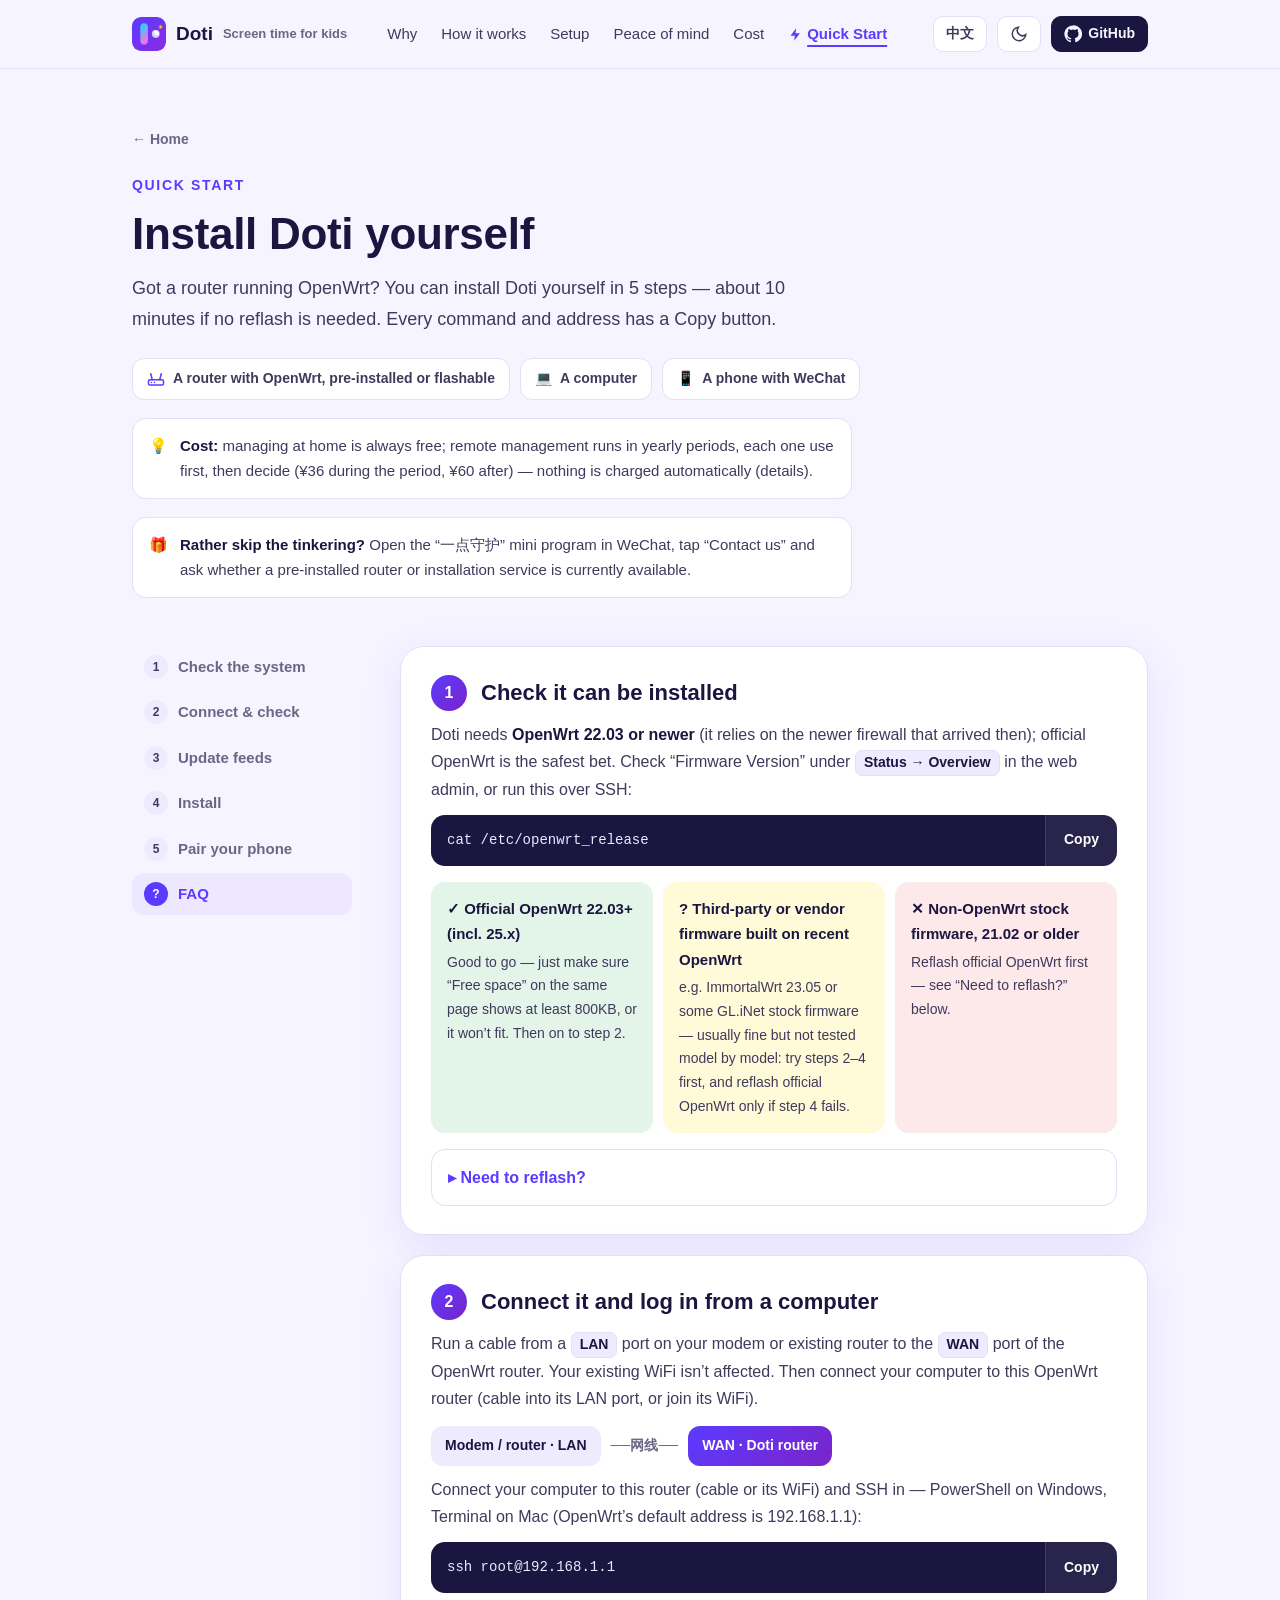
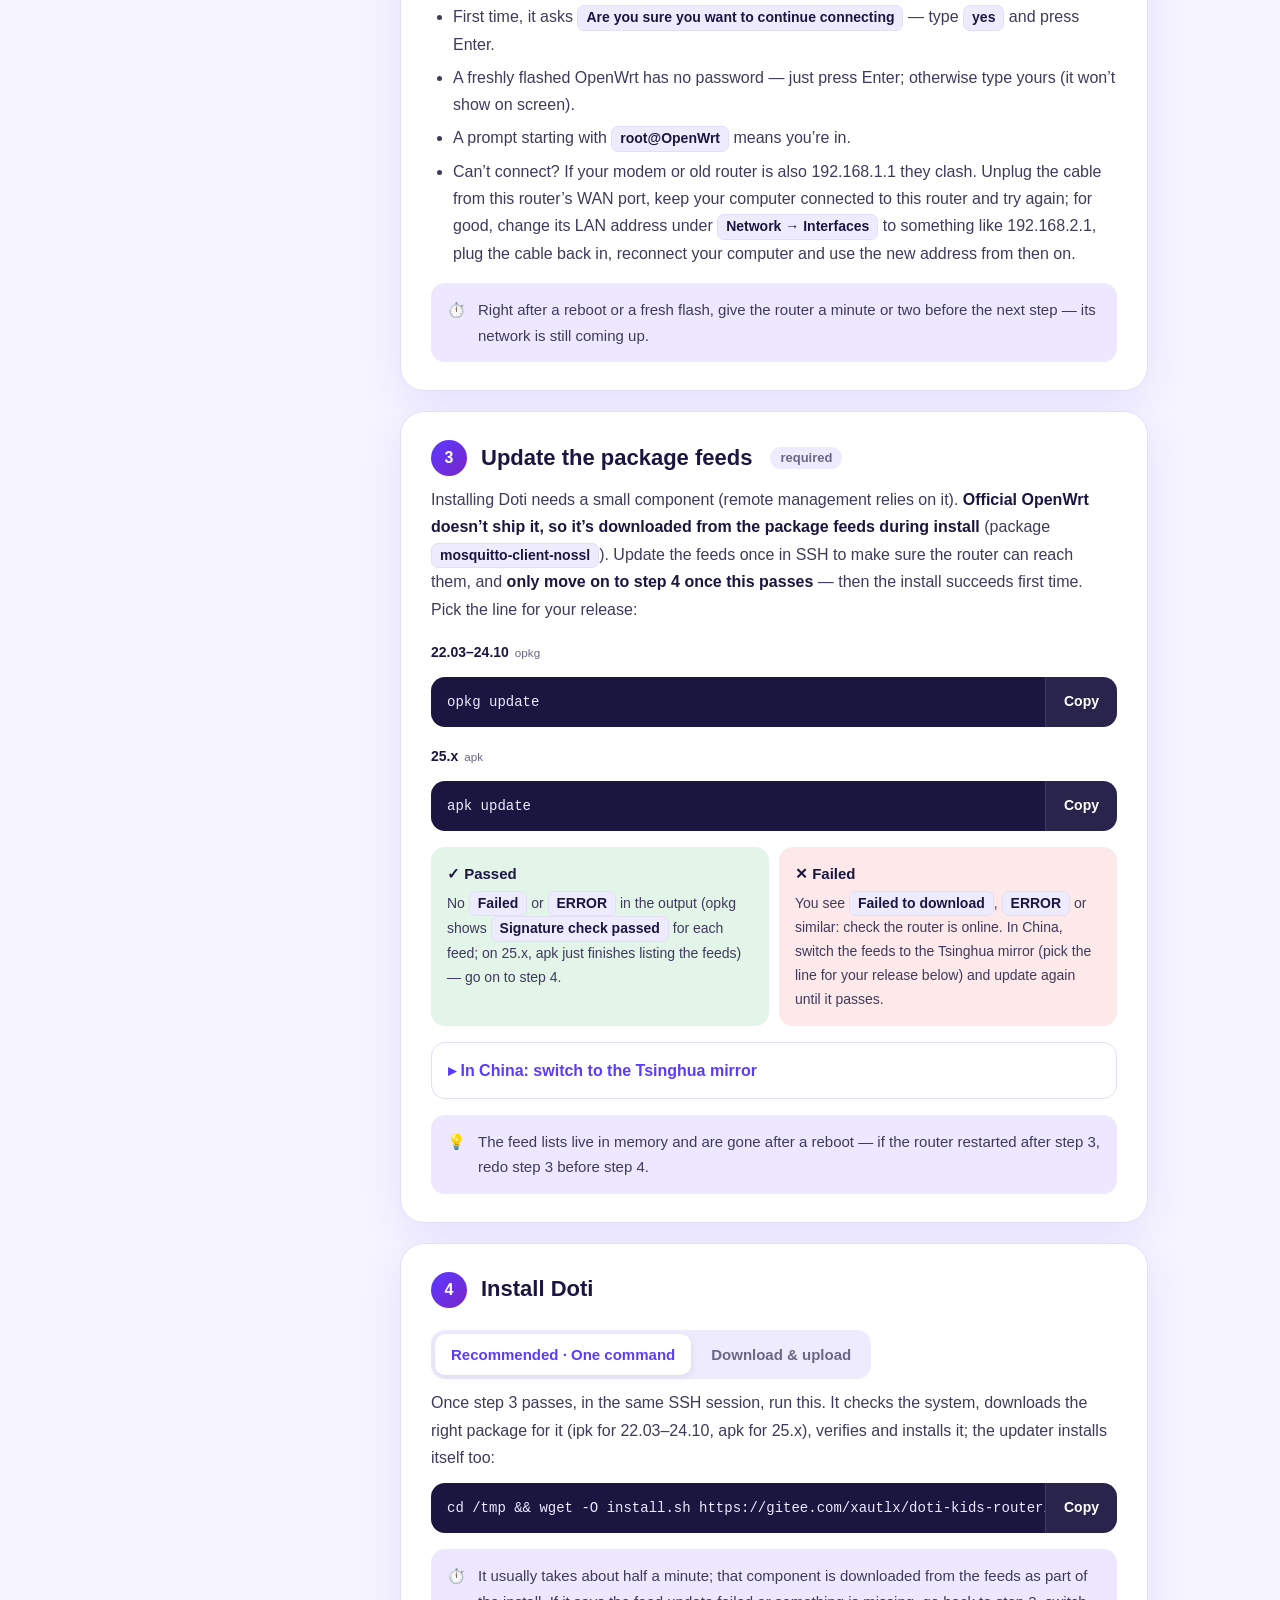
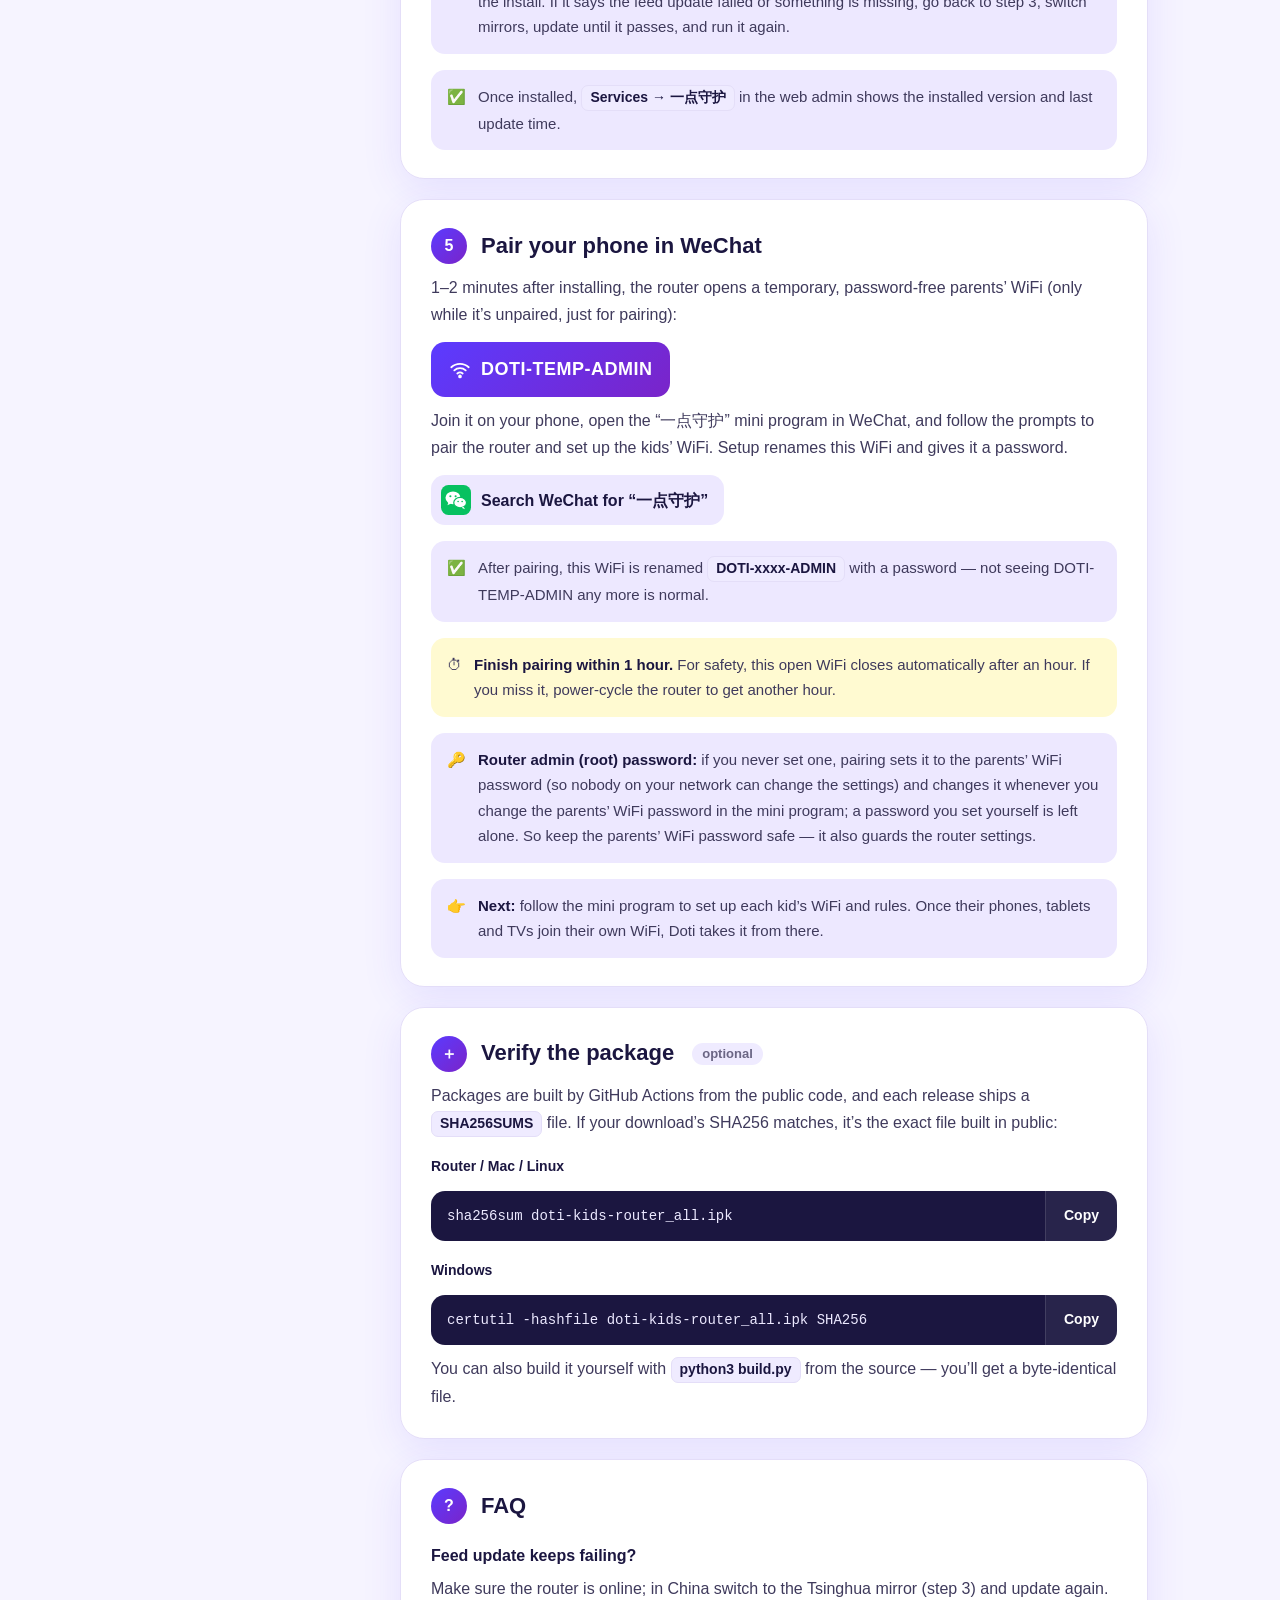
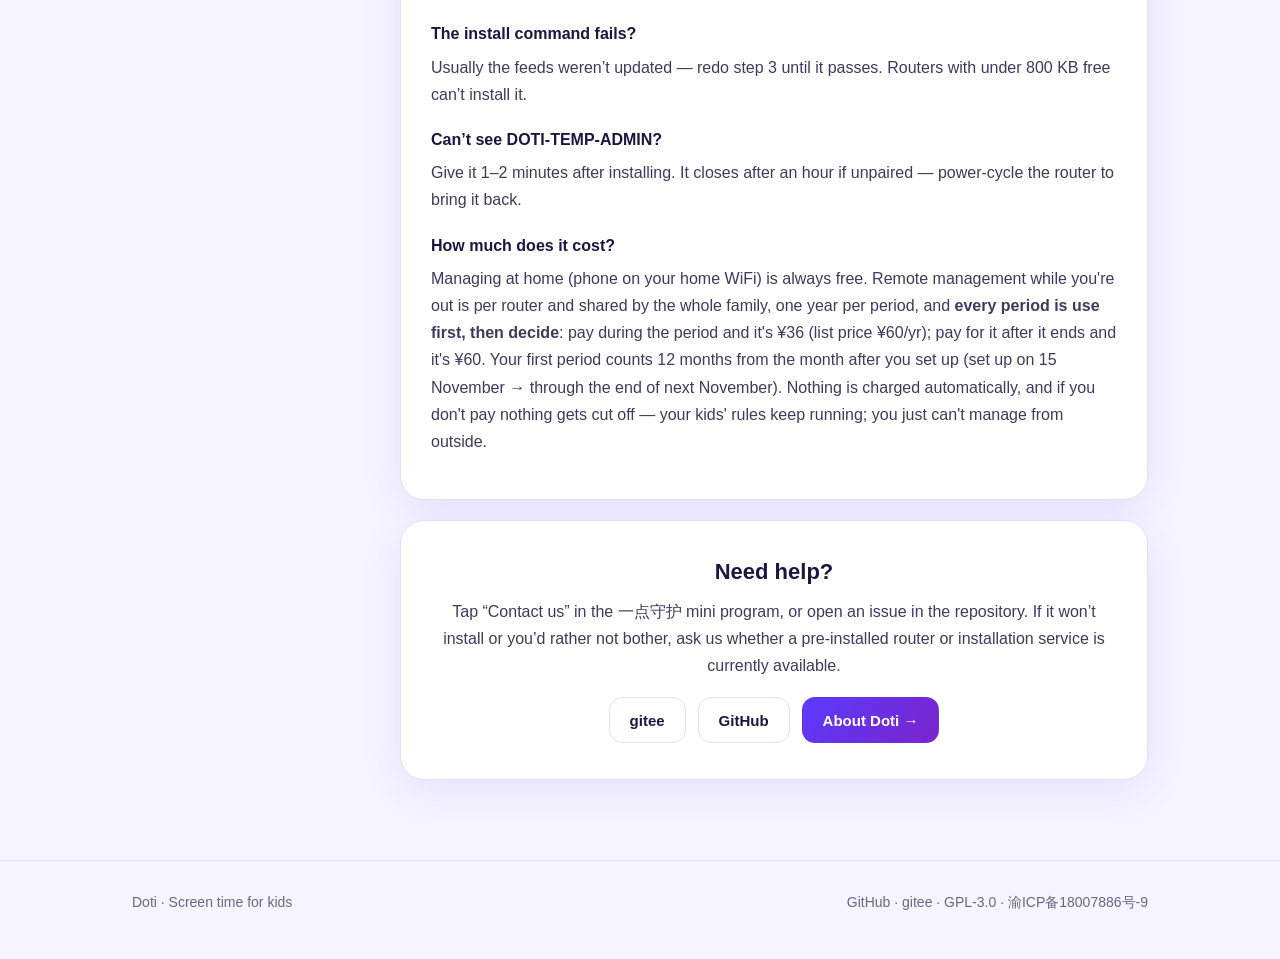
==== doti-kids-router/quick-start/index.html @ 21948431 "更新项目主页和快速开始" ====
<!doctype html>
<html lang="zh-CN" data-lang="zh">
<head>
<meta charset="utf-8">
<meta name="viewport" content="width=device-width, initial-scale=1">
<title>快速开始 · 自己安装一点守护 | 一点守护</title>
<meta name="description" content="把一点守护装到自己的 OpenWrt 路由器：确认系统（不合适先刷官方 OpenWrt）、检查软件源、一条命令安装、手机连上 DOTI-TEMP-ADMIN 用微信小程序「一点守护」绑定。">
<meta name="robots" content="index,follow">
<meta name="theme-color" content="#5b3bff">
<link rel="canonical" href="https://doti.entdiy.xyz/quick-start/">
<meta property="og:type" content="article">
<meta property="og:site_name" content="一点守护 Doti">
<meta property="og:title" content="快速开始 · 自己安装一点守护">
<meta property="og:description" content="OpenWrt 22.03 及以上路由器，五步装好，家长不用懂网络。">
<meta property="og:url" content="https://doti.entdiy.xyz/quick-start/">
<meta property="og:image" content="https://doti.entdiy.xyz/assets/og.jpg">
<link rel="icon" href="../assets/logo.svg" type="image/svg+xml">
<link rel="apple-touch-icon" href="../assets/apple-touch-icon.png">
<style>
:root{
  --bg:#f6f4ff;--bg2:#efebff;--card:#fff;--line:#e4def8;
  --t1:#1b1640;--t2:#3f3a5c;--t3:#6b6685;
  --brand:#5b3bff;--brand2:#8a2be2;--brand-soft:#ede8ff;
  --hero:linear-gradient(135deg,#5b3bff 0%,#7a24c9 100%);
  --spark:#ffea4d;--code:#1b1640;--on-code:#ece9ff;--ok:#16a34a;
  --shadow:0 10px 40px rgba(91,59,255,.10);--shadow-lg:0 24px 60px rgba(91,59,255,.18);
  --wire:#b3a8e6;
}
@media (prefers-color-scheme:dark){:root:not([data-theme="light"]){
  --bg:#0f0c1f;--bg2:#151129;--card:#1c1836;--line:#2e2852;
  --t1:#ece9ff;--t2:#cbc5ea;--t3:#9f98c2;
  --brand:#8f7bff;--brand2:#a855f7;--brand-soft:rgba(106,76,255,.2);
  --code:#0b0918;--on-code:#ece9ff;--ok:#4ade80;
  --shadow:0 10px 40px rgba(0,0,0,.35);--shadow-lg:0 24px 60px rgba(0,0,0,.5);
  --wire:#4c4380;
}}
:root[data-theme="dark"]{
  --bg:#0f0c1f;--bg2:#151129;--card:#1c1836;--line:#2e2852;
  --t1:#ece9ff;--t2:#cbc5ea;--t3:#9f98c2;
  --brand:#8f7bff;--brand2:#a855f7;--brand-soft:rgba(106,76,255,.2);
  --code:#0b0918;--on-code:#ece9ff;--ok:#4ade80;
  --shadow:0 10px 40px rgba(0,0,0,.35);--shadow-lg:0 24px 60px rgba(0,0,0,.5);
  --wire:#4c4380;
}
*{box-sizing:border-box}
html{scroll-behavior:smooth;scroll-padding-top:84px}
body{margin:0;background:var(--bg);color:var(--t1);font:16px/1.7 -apple-system,BlinkMacSystemFont,"PingFang SC","Hiragino Sans GB","Microsoft YaHei","Segoe UI",Roboto,sans-serif;-webkit-font-smoothing:antialiased}
a{color:inherit;text-decoration:none}
img{display:block}
html[data-lang="zh"] [lang="en"],html[data-lang="en"] [lang="zh"]{display:none!important}
.wrap{max-width:1080px;margin:0 auto;padding:0 32px}
/* 顶栏（和首页一样） */
.nav{position:sticky;top:0;z-index:20;background:color-mix(in srgb,var(--bg) 82%,transparent);backdrop-filter:saturate(1.4) blur(14px);-webkit-backdrop-filter:saturate(1.4) blur(14px);border-bottom:1px solid var(--line)}
.nav .wrap{display:flex;align-items:center;gap:28px;height:68px}
.brand{display:flex;align-items:center;gap:10px;font-weight:800;font-size:19px}
.brand img{width:34px;height:34px;border-radius:9px}
.brand small{font-weight:600;font-size:13px;color:var(--t3)}
.links{display:flex;gap:24px;margin-left:12px;font-size:15px;color:var(--t2)}
.links a:hover{color:var(--brand)}
.links a.qs{display:inline-flex;align-items:center;gap:4px;color:var(--brand);font-weight:700}
.links a.qs svg{width:15px;height:15px}
.links a.qs.on{text-decoration:underline;text-underline-offset:6px;text-decoration-thickness:2px}
.tools{margin-left:auto;display:flex;align-items:center;gap:10px}
.tbtn{height:36px;min-width:36px;padding:0 12px;border-radius:10px;border:1px solid var(--line);background:var(--card);color:var(--t2);font:inherit;font-size:14px;font-weight:600;cursor:pointer;display:inline-flex;align-items:center;justify-content:center;gap:6px}
.tbtn:hover{border-color:var(--brand);color:var(--brand)}
.tbtn svg{width:18px;height:18px}
.gh{background:var(--t1);color:var(--bg);border-color:var(--t1)}
.gh:hover{color:var(--bg);opacity:.92}
/* 页头 */
.head{padding:56px 0 8px}
.back{display:inline-flex;align-items:center;gap:6px;color:var(--t3);font-size:14px;font-weight:600}
.back:hover{color:var(--brand)}
.kicker{margin-top:22px;color:var(--brand);font-weight:800;font-size:14px;letter-spacing:.12em;text-transform:uppercase}
h1{margin:8px 0 12px;font-size:44px;line-height:1.25;font-weight:850;letter-spacing:-.3px}
.lead{margin:0;font-size:18px;color:var(--t2);max-width:720px}
.needs{display:flex;flex-wrap:wrap;gap:10px;margin-top:24px}
.needs>span{display:inline-flex;align-items:center;gap:8px;padding:8px 14px;border-radius:12px;background:var(--card);border:1px solid var(--line);font-size:14px;font-weight:600;color:var(--t2)}
.needs i{font-style:normal}
.needs .rt{width:18px;height:18px;display:block;color:var(--brand)}
/* 主体：左侧步骤目录（电脑上跟随），右侧步骤 */
.body{display:grid;grid-template-columns:220px 1fr;gap:48px;padding:40px 0 80px}
.toc{position:sticky;top:96px;align-self:start;display:flex;flex-direction:column;gap:4px}
.toc a{display:flex;align-items:center;gap:10px;padding:8px 12px;border-radius:12px;color:var(--t3);font-size:15px;font-weight:600}
.toc a:hover,.toc a.on{background:var(--brand-soft);color:var(--brand)}
.toc b{flex:none;width:24px;height:24px;border-radius:50%;display:flex;align-items:center;justify-content:center;font-size:12px;background:var(--bg2);color:var(--t2)}
.toc a.on b{background:var(--brand);color:#fff}
.steps{display:flex;flex-direction:column;gap:20px;min-width:0}
.step{position:relative;background:var(--card);border:1px solid var(--line);border-radius:24px;padding:28px 30px;box-shadow:var(--shadow)}
.step h2{display:flex;align-items:center;gap:14px;margin:0 0 6px;font-size:22px;line-height:1.4}
.step h2 .n{flex:none;width:36px;height:36px;border-radius:50%;display:flex;align-items:center;justify-content:center;background:var(--hero);color:#fff;font-size:16px}
.step h2 .opt{margin-left:4px;padding:2px 10px;border-radius:999px;background:var(--bg2);color:var(--t3);font-size:13px;font-weight:600}
.step>p,.step p.p{margin:10px 0 0;color:var(--t2)}
.step ul,.step ol{margin:10px 0 0;padding-left:22px;color:var(--t2)}
.step li{margin:4px 0}
.b{color:var(--t1);font-weight:700}
.kbd{display:inline-block;padding:0 8px;border-radius:7px;background:var(--bg2);border:1px solid var(--line);font-size:14px;font-weight:600;color:var(--t1);white-space:nowrap}
/* 可复制的地址和命令 */
.copy{display:flex;align-items:stretch;margin-top:12px;border-radius:14px;background:var(--code);color:var(--on-code);overflow:hidden}
.copy code{flex:1;min-width:0;padding:14px 16px;font:14px/1.6 ui-monospace,SFMono-Regular,Menlo,Consolas,monospace;overflow-x:auto;white-space:pre}
.copy button{flex:none;border:0;border-left:1px solid rgba(255,255,255,.12);background:rgba(255,255,255,.06);color:#fff;font:inherit;font-size:14px;font-weight:700;padding:0 18px;cursor:pointer}
.copy button:hover{background:rgba(255,255,255,.14)}
.copy button.done{color:#4ade80}
.lbl{margin-top:18px;font-size:14px;font-weight:700;color:var(--t1)}
.lbl small{font-weight:500;color:var(--t3);margin-left:6px}
/* 两种安装方法 */
.tabs{display:inline-flex;gap:4px;margin-top:16px;padding:4px;border-radius:14px;background:var(--bg2)}
.tabs button{border:0;background:none;padding:8px 16px;border-radius:10px;font:inherit;font-size:15px;font-weight:700;color:var(--t3);cursor:pointer}
.tabs button.on{background:var(--card);color:var(--brand);box-shadow:0 2px 8px rgba(0,0,0,.08)}
.pane{display:none}.pane.on{display:block}
/* 提示框 */
.fold{margin-top:16px;border:1px solid var(--line);border-radius:14px;padding:4px 16px;background:var(--card)}
.fold>summary{cursor:pointer;padding:10px 0;font-weight:700;color:var(--brand);list-style:none}
.fold>summary::-webkit-details-marker{display:none}
.fold>summary::before{content:"▸ "}
.fold[open]>summary::before{content:"▾ "}
.fold>:last-child{margin-bottom:12px}
.tips{margin:12px 0 0;padding-left:20px;color:var(--t2)}
.tips li{margin:6px 0}
.faq dt{margin-top:18px;font-weight:700;color:var(--t1)}
.faq dd{margin:6px 0 0;color:var(--t2)}
.note{display:flex;gap:12px;margin-top:16px;padding:14px 16px;border-radius:14px;background:var(--brand-soft);color:var(--t2);font-size:15px}
.note.warn{background:color-mix(in srgb,var(--spark) 26%,var(--card))}
.note .ic{flex:none;font-style:normal}
.note.buy{margin-top:18px;max-width:720px;background:var(--card);border:1px solid var(--line)}
/* 系统是否合适：三种情况 */
.branch{display:grid;grid-template-columns:repeat(3,1fr);gap:10px;margin-top:16px}
.branch>div{padding:14px 16px;border-radius:14px;font-size:14px;color:var(--t2);background:var(--bg2)}
.branch b{display:block;margin-bottom:4px;font-size:15px;color:var(--t1)}
.branch.two{grid-template-columns:repeat(2,1fr)}
.branch .ok{background:color-mix(in srgb,var(--ok) 12%,var(--card))}
.branch .mid{background:color-mix(in srgb,var(--spark) 22%,var(--card))}
.branch .no{background:color-mix(in srgb,#ef4444 12%,var(--card))}
.wifi{display:inline-flex;align-items:center;gap:10px;margin-top:14px;padding:12px 18px;border-radius:14px;background:var(--hero);color:#fff;font-size:18px;font-weight:800;letter-spacing:.5px}
.wifi svg{width:22px;height:22px}
.wx{display:inline-flex;align-items:center;gap:10px;margin-top:14px;padding:10px 16px 10px 10px;border-radius:14px;background:var(--brand-soft);font-weight:700}
.wx img{width:30px;height:30px}
/* 接线示意 */
.wire{display:flex;align-items:center;flex-wrap:wrap;gap:10px;margin-top:14px;font-size:14px;font-weight:700}
.wire>span{padding:8px 14px;border-radius:12px;background:var(--bg2)}
.wire>span.g{background:var(--hero);color:#fff}
.wire i{font-style:normal;color:var(--t3)}
/* 结尾 */
.done{text-align:center;padding:36px 30px}
.done h2{justify-content:center}
.helps{display:flex;flex-wrap:wrap;justify-content:center;gap:12px;margin-top:18px}
.btn{height:46px;padding:0 20px;border-radius:13px;display:inline-flex;align-items:center;gap:8px;font-weight:700;font-size:15px;border:1px solid var(--line);background:var(--card)}
.btn:hover{border-color:var(--brand);color:var(--brand)}
.btn.p{background:var(--hero);color:#fff;border-color:transparent}
.btn.p:hover{color:#fff;opacity:.92}
footer{padding:30px 0 44px;color:var(--t3);font-size:14px;border-top:1px solid var(--line)}
footer .wrap{display:flex;flex-wrap:wrap;gap:16px;justify-content:space-between}
footer a:hover{color:var(--brand)}
@media (max-width:960px){
  .links{display:none}
}
@media (max-width:860px){
  .branch{grid-template-columns:1fr}
  .body{grid-template-columns:1fr;gap:0;padding-top:28px}
  .toc{display:none}
}
@media (max-width:560px){
  .wrap{padding:0 16px}
  .brand small{display:none}
  .tools .gh{display:none}
  .head{padding-top:36px}
  h1{font-size:32px}
  .step{padding:22px 18px;border-radius:20px}
  .step h2{font-size:19px}
  .copy{flex-direction:column}
  .copy button{border-left:0;border-top:1px solid rgba(255,255,255,.12);padding:10px}
}
</style>
<!-- 百度统计 -->
<script>
var _hmt = _hmt || [];
(function() {
  var hm = document.createElement("script");
  hm.src = "https://hm.baidu.com/hm.js?88de0966ec072fe2c24bb42264bb8a0c";
  var s = document.getElementsByTagName("script")[0];
  s.parentNode.insertBefore(hm, s);
})();
</script>
</head>
<body>

<header class="nav">
  <div class="wrap">
    <a class="brand" href="../"><img src="../assets/logo.svg" alt=""><span lang="zh">一点守护</span><span lang="en">Doti</span><small lang="zh">孩子上网时间管理</small><small lang="en">Screen time for kids</small></a>
    <nav class="links">
      <a href="../#why"><span lang="zh">为什么</span><span lang="en">Why</span></a>
      <a href="../#how"><span lang="zh">怎么工作</span><span lang="en">How it works</span></a>
      <a href="../#setup"><span lang="zh">怎么用</span><span lang="en">Setup</span></a>
      <a href="../#trust"><span lang="zh">放心</span><span lang="en">Peace of mind</span></a>
      <a href="../#fee"><span lang="zh">费用</span><span lang="en">Cost</span></a>
      <a class="qs on" href="./" aria-current="page"><svg viewBox="0 0 24 24" fill="currentColor" aria-hidden="true"><path d="M13 2 4 14h7l-1 8 9-12h-7l1-8z"/></svg><span lang="zh">快速开始</span><span lang="en">Quick Start</span></a>
    </nav>
    <div class="tools">
      <button class="tbtn" id="lang" type="button" aria-label="Language"><span lang="zh">EN</span><span lang="en">中文</span></button>
      <button class="tbtn" id="theme" type="button" aria-label="Theme"><svg viewBox="0 0 24 24" fill="none" stroke="currentColor" stroke-width="2" stroke-linecap="round"><path id="themeIcon" d="M21 12.8A9 9 0 1 1 11.2 3a7 7 0 0 0 9.8 9.8z"/></svg></button>
      <a class="tbtn gh" href="https://github.com/xautlx/doti-kids-router" target="_blank" rel="noopener"><svg viewBox="0 0 24 24" fill="currentColor"><path d="M12 .5a11.5 11.5 0 0 0-3.64 22.41c.58.1.79-.25.79-.56v-2c-3.2.7-3.88-1.37-3.88-1.37-.53-1.33-1.28-1.69-1.28-1.69-1.05-.72.08-.7.08-.7 1.16.08 1.77 1.19 1.77 1.19 1.03 1.77 2.7 1.26 3.36.96.1-.75.4-1.26.73-1.55-2.55-.29-5.24-1.28-5.24-5.68 0-1.26.45-2.28 1.19-3.09-.12-.29-.52-1.46.11-3.05 0 0 .97-.31 3.17 1.18a10.9 10.9 0 0 1 5.77 0c2.2-1.49 3.17-1.18 3.17-1.18.63 1.59.23 2.76.11 3.05.74.81 1.19 1.83 1.19 3.09 0 4.41-2.7 5.38-5.26 5.67.41.36.78 1.06.78 2.14v3.17c0 .31.21.67.8.56A11.5 11.5 0 0 0 12 .5z"/></svg>GitHub</a>
    </div>
  </div>
</header>

<main>
<div class="wrap">
  <div class="head">
    <a class="back" href="../"><span lang="zh">← 返回首页</span><span lang="en">← Home</span></a>
    <div class="kicker"><span lang="zh">快速开始</span><span lang="en">Quick Start</span></div>
    <h1><span lang="zh">自己安装一点守护</span><span lang="en">Install Doti yourself</span></h1>
    <p class="lead"><span lang="zh">家里有一台 OpenWrt 路由器，就能自己装上一点守护：跟着下面 5 步走，不用刷机的话大约 10 分钟。命令和地址都有「复制」按钮，照着粘贴就行。</span><span lang="en">Got a router running OpenWrt? You can install Doti yourself in 5 steps — about 10 minutes if no reflash is needed. Every command and address has a Copy button.</span></p>
    <div class="needs">
      <span><i><svg class="rt" viewBox="0 0 24 24" fill="none" stroke="currentColor" stroke-width="2" stroke-linecap="round" stroke-linejoin="round" aria-hidden="true"><path d="M7 13 5 5M17 13l2-8"/><rect x="2" y="13" width="20" height="7" rx="2"/><path d="M6 16.5h.01M10 16.5h.01"/></svg></i><span lang="zh">预装或可刷机 OpenWrt 系统的路由器</span><span lang="en">A router with OpenWrt, pre-installed or flashable</span></span>
      <span><i>💻</i><span lang="zh">一台电脑</span><span lang="en">A computer</span></span>
      <span><i>📱</i><span lang="zh">一部装了微信的手机</span><span lang="en">A phone with WeChat</span></span>
    </div>
    <div class="note buy"><i class="ic">💡</i><div><span lang="zh"><span class="b">费用：</span>在家管理一直免费；不在家的远程管理一年一期，每期都先用、再决定付不付（期内优惠价 36 元，过期按原价 60 元），不自动扣费（<a href="#faq">详细说明</a>）。</span><span lang="en"><span class="b">Cost:</span> managing at home is always free; remote management runs in yearly periods, each one use first, then decide (¥36 during the period, ¥60 after) — nothing is charged automatically (<a href="#faq">details</a>).</span></div></div>
    <div class="note buy"><i class="ic">🎁</i><div><span lang="zh"><span class="b">不想折腾？</span>打开微信小程序「一点守护」，点「联系客服」，咨询当前是否可提供预装路由器或预装服务。</span><span lang="en"><span class="b">Rather skip the tinkering?</span> Open the “一点守护” mini program in WeChat, tap “Contact us” and ask whether a pre-installed router or installation service is currently available.</span></div></div>
  </div>

  <div class="body">
    <nav class="toc" aria-label="Steps">
      <a href="#s1"><b>1</b><span lang="zh">确认能不能装</span><span lang="en">Check the system</span></a>
      <a href="#s2"><b>2</b><span lang="zh">接好、登录路由器</span><span lang="en">Connect &amp; check</span></a>
      <a href="#s3"><b>3</b><span lang="zh">更新软件源</span><span lang="en">Update feeds</span></a>
      <a href="#s4"><b>4</b><span lang="zh">安装</span><span lang="en">Install</span></a>
      <a href="#s5"><b>5</b><span lang="zh">手机绑定</span><span lang="en">Pair your phone</span></a>
      <a href="#faq"><b>?</b><span lang="zh">常见问题</span><span lang="en">FAQ</span></a>
    </nav>

    <div class="steps">
      <section class="step" id="s1">
        <h2><span class="n">1</span><span lang="zh">确认能不能装</span><span lang="en">Check it can be installed</span></h2>
        <p><span lang="zh">一点守护需要 <span class="b">OpenWrt 22.03 或更新的版本</span>（要用它起才有的新防火墙），最稳的是官方 OpenWrt。在路由器管理页 <span class="kbd">状态 → 概览</span> 看「固件版本」，或者 SSH 登录后执行：</span><span lang="en">Doti needs <span class="b">OpenWrt 22.03 or newer</span> (it relies on the newer firewall that arrived then); official OpenWrt is the safest bet. Check “Firmware Version” under <span class="kbd">Status → Overview</span> in the web admin, or run this over SSH:</span></p>
        <div class="copy"><code>cat /etc/openwrt_release</code><button type="button" data-copy="cat /etc/openwrt_release"><span lang="zh">复制</span><span lang="en">Copy</span></button></div>
        <div class="branch">
          <div class="ok"><b lang="zh">✓ 官方 OpenWrt 22.03 及以上（含 25.x）</b><b lang="en">✓ Official OpenWrt 22.03+ (incl. 25.x)</b><span lang="zh">能直接装：同一页的「可用空间」要有 800KB 以上，不够会装不上。接着看第 2 步。</span><span lang="en">Good to go — just make sure “Free space” on the same page shows at least 800KB, or it won’t fit. Then on to step 2.</span></div>
          <div class="mid"><b lang="zh">? 基于新版 OpenWrt 的第三方或厂商固件</b><b lang="en">? Third-party or vendor firmware built on recent OpenWrt</b><span lang="zh">如 ImmortalWrt 23.05、部分 GL.iNet 原装系统，一般能装，但没逐个测过：先按第 2–4 步试，第 4 步报错再刷官方版。</span><span lang="en">e.g. ImmortalWrt 23.05 or some GL.iNet stock firmware — usually fine but not tested model by model: try steps 2–4 first, and reflash official OpenWrt only if step 4 fails.</span></div>
          <div class="no"><b lang="zh">✕ 不是 OpenWrt 的原装系统、21.02 及更早</b><b lang="en">✕ Non-OpenWrt stock firmware, 21.02 or older</b><span lang="zh">要先刷官方 OpenWrt，见下面「需要先刷机？」。</span><span lang="en">Reflash official OpenWrt first — see “Need to reflash?” below.</span></div>
        </div>
        <details class="fold"><summary><span lang="zh">需要先刷机？</span><span lang="en">Need to reflash?</span></summary>
          <p><span lang="zh">建议刷 <span class="b">24.10 系列最新版</span>（我们测过 24.10.8；它用 opkg 装软件，网上教程大多按它写）。25.x 改用 apk，也测过、同样支持。各型号刷机方法差别很大，请搜「<span class="b">型号 + OpenWrt 刷机</span>」找教程。硬件至少要 16MB 存储、128MB 内存。</span><span lang="en">We recommend the <span class="b">latest 24.10 release</span> (tested on 24.10.8; it uses opkg, which most guides assume). 25.x uses apk and is supported too. Flashing differs a lot by model — search “your model + OpenWrt install”. You need at least 16 MB flash and 128 MB RAM.</span></p>
          <div class="lbl"><span lang="zh">查型号、下固件</span><span lang="en">Find your model &amp; firmware</span><small lang="zh">OpenWrt 官方固件选择器（版本里选 24.10）</small><small lang="en">official firmware selector (pick 24.10)</small></div>
          <div class="copy"><code>https://firmware-selector.openwrt.org/</code><button type="button" data-copy="https://firmware-selector.openwrt.org/"><span lang="zh">复制</span><span lang="en">Copy</span></button></div>
          <div class="lbl"><span lang="zh">国内镜像</span><span lang="en">Mirror in China</span><small lang="zh">官方站下载慢时用，清华大学开源镜像站</small><small lang="en">Tsinghua University mirror</small></div>
          <div class="copy"><code>https://mirrors.tuna.tsinghua.edu.cn/openwrt/releases/</code><button type="button" data-copy="https://mirrors.tuna.tsinghua.edu.cn/openwrt/releases/"><span lang="zh">复制</span><span lang="en">Copy</span></button></div>
          <div class="note warn"><i class="ic">⚠️</i><div><span lang="zh"><span class="b">刷机有把路由器刷坏（变砖）的风险</span>，建议用闲置的旧路由器，别拿家里正在用的那台试。</span><span lang="en"><span class="b">Flashing can brick a router.</span> Use a spare one, not the router your family relies on.</span></div></div>
        </details>
      </section>

      <section class="step" id="s2">
        <h2><span class="n">2</span><span lang="zh">接好路由器，用电脑登录</span><span lang="en">Connect it and log in from a computer</span></h2>
        <p><span lang="zh">用网线把光猫或原来路由器的 <span class="kbd">LAN</span> 口，接到 OpenWrt 路由器的 <span class="kbd">WAN</span> 口。原来的 WiFi 不受影响，家里其他设备照常用。接下来让电脑连这台 OpenWrt 路由器（网线插它的 LAN 口，或连它的 WiFi）。</span><span lang="en">Run a cable from a <span class="kbd">LAN</span> port on your modem or existing router to the <span class="kbd">WAN</span> port of the OpenWrt router. Your existing WiFi isn’t affected. Then connect your computer to this OpenWrt router (cable into its LAN port, or join its WiFi).</span></p>
        <div class="wire"><span lang="zh">光猫 / 原来的路由器 · LAN</span><span lang="en">Modem / router · LAN</span><i>──网线──</i><span class="g" lang="zh">WAN · 一点守护路由器</span><span class="g" lang="en">WAN · Doti router</span></div>
        <p><span lang="zh">电脑连上这台路由器（网线或它的 WiFi），SSH 登录：Windows 打开 PowerShell，Mac 打开「终端」，执行下面的命令（地址按你的路由器改，OpenWrt 默认是 192.168.1.1）：</span><span lang="en">Connect your computer to this router (cable or its WiFi) and SSH in — PowerShell on Windows, Terminal on Mac (OpenWrt’s default address is 192.168.1.1):</span></p>
        <div class="copy"><code>ssh root@192.168.1.1</code><button type="button" data-copy="ssh root@192.168.1.1"><span lang="zh">复制</span><span lang="en">Copy</span></button></div>
        <ul class="tips">
          <li><span lang="zh">第一次登录会问 <span class="kbd">Are you sure you want to continue connecting</span>，输入 <span class="kbd">yes</span> 回车。</span><span lang="en">First time, it asks <span class="kbd">Are you sure you want to continue connecting</span> — type <span class="kbd">yes</span> and press Enter.</span></li>
          <li><span lang="zh">刚刷好的 OpenWrt 没有密码，问密码时直接回车；自己设过的就输入那个密码（输入时屏幕上不显示）。</span><span lang="en">A freshly flashed OpenWrt has no password — just press Enter; otherwise type yours (it won’t show on screen).</span></li>
          <li><span lang="zh">看到 <span class="kbd">root@OpenWrt</span> 开头的提示，就是登录成功了。</span><span lang="en">A prompt starting with <span class="kbd">root@OpenWrt</span> means you’re in.</span></li>
          <li><span lang="zh">连不上：光猫或原来的路由器也是 192.168.1.1 时会冲突。先拔掉这台路由器 WAN 口的网线，让电脑只连这台路由器再试；想一劳永逸，可以在管理页 <span class="kbd">网络 → 接口</span> 把它的 LAN 地址改成 192.168.2.1 之类，再插回网线；改完电脑断开重连一次，以后都用新地址登录。</span><span lang="en">Can’t connect? If your modem or old router is also 192.168.1.1 they clash. Unplug the cable from this router’s WAN port, keep your computer connected to this router and try again; for good, change its LAN address under <span class="kbd">Network → Interfaces</span> to something like 192.168.2.1, plug the cable back in, reconnect your computer and use the new address from then on.</span></li>
        </ul>
        <div class="note"><i class="ic">⏱️</i><div><span lang="zh">路由器刚开机或刚刷完系统时，网络要一两分钟才就绪，稍等再进行下一步。</span><span lang="en">Right after a reboot or a fresh flash, give the router a minute or two before the next step — its network is still coming up.</span></div></div>
      </section>

      <section class="step" id="s3">
        <h2><span class="n">3</span><span lang="zh">更新软件源</span><span lang="en">Update the package feeds</span><span class="opt" lang="zh">必做</span><span class="opt" lang="en">required</span></h2>
        <p><span lang="zh">一点守护安装时要用一个小组件（远程管理靠它），<span class="b">官方 OpenWrt 不自带，安装时要从软件源下载</span>（包名 <span class="kbd">mosquitto-client-nossl</span>）。所以先在 SSH 里更新一次软件源，确认路由器能连上软件源，<span class="b">通过了再做第 4 步</span>，安装才能一次成功。按系统版本选一条：</span><span lang="en">Installing Doti needs a small component (remote management relies on it). <span class="b">Official OpenWrt doesn’t ship it, so it’s downloaded from the package feeds during install</span> (package <span class="kbd">mosquitto-client-nossl</span>). Update the feeds once in SSH to make sure the router can reach them, and <span class="b">only move on to step 4 once this passes</span> — then the install succeeds first time. Pick the line for your release:</span></p>
        <div class="lbl">22.03–24.10<small lang="zh">opkg</small><small lang="en">opkg</small></div>
        <div class="copy"><code>opkg update</code><button type="button" data-copy="opkg update"><span lang="zh">复制</span><span lang="en">Copy</span></button></div>
        <div class="lbl">25.x<small lang="zh">apk</small><small lang="en">apk</small></div>
        <div class="copy"><code>apk update</code><button type="button" data-copy="apk update"><span lang="zh">复制</span><span lang="en">Copy</span></button></div>
        <div class="branch two">
          <div class="ok"><b lang="zh">✓ 通过</b><b lang="en">✓ Passed</b><span lang="zh">输出里没有 <span class="kbd">Failed</span>、<span class="kbd">ERROR</span>（opkg 每个软件源都显示 <span class="kbd">Signature check passed</span>；25.x 的 apk 正常列完就算通过），接着做第 4 步。</span><span lang="en">No <span class="kbd">Failed</span> or <span class="kbd">ERROR</span> in the output (opkg shows <span class="kbd">Signature check passed</span> for each feed; on 25.x, apk just finishes listing the feeds) — go on to step 4.</span></div>
          <div class="no"><b lang="zh">✕ 没通过</b><b lang="en">✕ Failed</b><span lang="zh">出现 <span class="kbd">Failed to download</span>、<span class="kbd">ERROR</span> 等：先确认路由器能上网；国内网络把软件源换成清华镜像（下面按版本选一条），再更新一次，直到通过。</span><span lang="en">You see <span class="kbd">Failed to download</span>, <span class="kbd">ERROR</span> or similar: check the router is online. In China, switch the feeds to the Tsinghua mirror (pick the line for your release below) and update again until it passes.</span></div>
        </div>
        <details class="fold"><summary><span lang="zh">国内网络：换成清华镜像再更新</span><span lang="en">In China: switch to the Tsinghua mirror</span></summary>
        <div class="lbl"><span lang="zh">换清华镜像 · 22.03–24.10</span><span lang="en">Tsinghua mirror · 22.03–24.10</span></div>
        <div class="copy"><code>sed -i 's_downloads.openwrt.org_mirrors.tuna.tsinghua.edu.cn/openwrt_' /etc/opkg/distfeeds.conf</code><button type="button" data-copy="sed -i 's_downloads.openwrt.org_mirrors.tuna.tsinghua.edu.cn/openwrt_' /etc/opkg/distfeeds.conf"><span lang="zh">复制</span><span lang="en">Copy</span></button></div>
        <div class="lbl"><span lang="zh">换清华镜像 · 25.x</span><span lang="en">Tsinghua mirror · 25.x</span></div>
        <div class="copy"><code>sed -i 's_downloads.openwrt.org_mirrors.tuna.tsinghua.edu.cn/openwrt_' /etc/apk/repositories.d/distfeeds.list</code><button type="button" data-copy="sed -i 's_downloads.openwrt.org_mirrors.tuna.tsinghua.edu.cn/openwrt_' /etc/apk/repositories.d/distfeeds.list"><span lang="zh">复制</span><span lang="en">Copy</span></button></div>
        </details>
        <div class="note"><i class="ic">💡</i><div><span lang="zh">软件源列表放在内存里，路由器重启后就没了。第 3 步之后重启过路由器的话，第 4 步前再做一次第 3 步。</span><span lang="en">The feed lists live in memory and are gone after a reboot — if the router restarted after step 3, redo step 3 before step 4.</span></div></div>
      </section>

      <section class="step" id="s4">
        <h2><span class="n">4</span><span lang="zh">安装一点守护</span><span lang="en">Install Doti</span></h2>
        <div class="tabs" role="tablist">
          <button type="button" class="on" data-pane="pa"><span lang="zh">推荐 · 一条命令装好</span><span lang="en">Recommended · One command</span></button>
          <button type="button" data-pane="pb"><span lang="zh">下载安装包手动装（仅 22.03–24.10）</span><span lang="en">Download &amp; upload</span></button>
        </div>
        <div class="pane on" id="pa">
          <p class="p"><span lang="zh">第 3 步通过后，还在刚才的 SSH 里，执行下面这条命令。它会检查系统、下载最新版对应的安装包（22.03–24.10 用 ipk，25.x 用 apk）、校验后装好，升级程序也会自动补装：</span><span lang="en">Once step 3 passes, in the same SSH session, run this. It checks the system, downloads the right package for it (ipk for 22.03–24.10, apk for 25.x), verifies and installs it; the updater installs itself too:</span></p>
          <div class="copy"><code>cd /tmp &amp;&amp; wget -O install.sh https://gitee.com/xautlx/doti-kids-router/raw/main/install.sh &amp;&amp; sh install.sh</code><button type="button" data-copy="cd /tmp &amp;&amp; wget -O install.sh https://gitee.com/xautlx/doti-kids-router/raw/main/install.sh &amp;&amp; sh install.sh"><span lang="zh">复制</span><span lang="en">Copy</span></button></div>
          <div class="note"><i class="ic">⏱️</i><div><span lang="zh">一般半分钟左右装好，那个小组件会随安装一起从软件源下载。提示「软件源更新失败」或缺组件时，回到第 3 步换镜像、更新通过后再执行一次。</span><span lang="en">It usually takes about half a minute; that component is downloaded from the feeds as part of the install. If it says the feed update failed or something is missing, go back to step 3, switch mirrors, update until it passes, and run it again.</span></div></div>
        </div>
        <div class="pane" id="pb">
          <p class="p"><span lang="zh">不想用命令行，就用电脑下载 <span class="kbd">doti-kids-router_all.ipk</span>（在下面任一发布页的最新版里），再到路由器管理页上传。<span class="b">只适用于 22.03–24.10</span>：25.x 的管理页只装有官方签名的包，请用上面的命令装。</span><span lang="en">Prefer not to use the command line? Download <span class="kbd">doti-kids-router_all.ipk</span> from the latest release on either page and upload it in the web admin. <span class="b">22.03–24.10 only</span>: on 25.x the web admin only installs officially signed packages, so use the command above.</span></p>
          <div class="lbl"><span lang="zh">gitee 发布页</span><span lang="en">gitee releases</span><small lang="zh">国内下载快</small><small lang="en">faster in China</small></div>
          <div class="copy"><code>https://gitee.com/xautlx/doti-kids-router/releases</code><button type="button" data-copy="https://gitee.com/xautlx/doti-kids-router/releases"><span lang="zh">复制</span><span lang="en">Copy</span></button></div>
          <div class="lbl"><span lang="zh">GitHub 发布页</span><span lang="en">GitHub releases</span></div>
          <div class="copy"><code>https://github.com/xautlx/doti-kids-router/releases</code><button type="button" data-copy="https://github.com/xautlx/doti-kids-router/releases"><span lang="zh">复制</span><span lang="en">Copy</span></button></div>
          <ol>
            <li><span lang="zh">浏览器打开路由器管理页（LuCI，默认 <span class="kbd">192.168.1.1</span>），登录。</span><span lang="en">Open the router’s web admin (LuCI, default <span class="kbd">192.168.1.1</span>) and log in.</span></li>
            <li><span lang="zh">进入 <span class="kbd">系统 → 软件包</span>，点 <span class="kbd">上传软件包…</span>。</span><span lang="en">Go to <span class="kbd">System → Software</span> and click <span class="kbd">Upload Package…</span>.</span></li>
            <li><span lang="zh">选刚下载的文件，点 <span class="kbd">上传</span>，再点 <span class="kbd">安装</span>。</span><span lang="en">Choose the file, click <span class="kbd">Upload</span>, then <span class="kbd">Install</span>.</span></li>
          </ol>
          <p class="p"><span lang="zh">上传前也要先更新软件源：在 SSH 里做第 3 步，或在管理页 <span class="kbd">系统 → 软件包</span> 点「更新列表」，没有报错再上传。那个小组件会在安装时从软件源下载。</span><span lang="en">Update the feeds before uploading too: do step 3 over SSH, or click “Update lists” on <span class="kbd">System → Software</span>, and upload once it finishes without errors. That component is downloaded from the feeds during install.</span></p>
        </div>
        <div class="note"><i class="ic">✅</i><div><span lang="zh">装好后，管理页 <span class="kbd">服务 → 一点守护</span> 能看到安装成功、当前版本和最近更新时间。</span><span lang="en">Once installed, <span class="kbd">Services → 一点守护</span> in the web admin shows the installed version and last update time.</span></div></div>
      </section>

      <section class="step" id="s5">
        <h2><span class="n">5</span><span lang="zh">手机连上家长 WiFi，用小程序绑定</span><span lang="en">Pair your phone in WeChat</span></h2>
        <p><span lang="zh">装好 1–2 分钟后，路由器会开一个不用密码的临时家长 WiFi（只在还没绑定时开，专门用来绑定）：</span><span lang="en">1–2 minutes after installing, the router opens a temporary, password-free parents’ WiFi (only while it’s unpaired, just for pairing):</span></p>
        <div class="wifi"><svg viewBox="0 0 24 24" fill="none" stroke="currentColor" stroke-width="2" stroke-linecap="round"><path d="M2.5 9a14 14 0 0 1 19 0M5.8 12.4a9.3 9.3 0 0 1 12.4 0M9.1 15.8a4.6 4.6 0 0 1 5.8 0"/><circle cx="12" cy="19" r="1" fill="currentColor"/></svg>DOTI-TEMP-ADMIN</div>
        <p><span lang="zh">手机连上它，打开微信小程序「一点守护」，按提示绑定路由器、设置孩子的 WiFi。设置时会给这个 WiFi 改名并设上密码。</span><span lang="en">Join it on your phone, open the “一点守护” mini program in WeChat, and follow the prompts to pair the router and set up the kids’ WiFi. Setup renames this WiFi and gives it a password.</span></p>
        <div class="wx"><img src="../assets/intro-wechat.svg" alt=""><span lang="zh">微信里搜索「一点守护」</span><span lang="en">Search WeChat for “一点守护”</span></div>
        <div class="note"><i class="ic">✅</i><div><span lang="zh">绑定好以后，这个临时 WiFi 会改名成 <span class="kbd">DOTI-编号-ADMIN</span> 并设上密码，搜不到 DOTI-TEMP-ADMIN 是正常的。</span><span lang="en">After pairing, this WiFi is renamed <span class="kbd">DOTI-xxxx-ADMIN</span> with a password — not seeing DOTI-TEMP-ADMIN any more is normal.</span></div></div>
        <div class="note warn"><i class="ic">⏱</i><div><span lang="zh"><span class="b">请在 1 小时内完成绑定。</span>为了安全，这个不用密码的 WiFi 只开 1 小时，到时自动关闭；过了时间，把路由器断电再开，会再开 1 小时。</span><span lang="en"><span class="b">Finish pairing within 1 hour.</span> For safety, this open WiFi closes automatically after an hour. If you miss it, power-cycle the router to get another hour.</span></div></div>
        <div class="note"><i class="ic">🔑</i><div><span lang="zh"><span class="b">路由器管理页的 root 密码：</span>原来没设的，绑定后自动设成家长 WiFi 密码（免得连上家里网络的人改掉设置），以后在小程序里改家长 WiFi 密码时，它会一起改；自己设过的不动。所以请记好家长 WiFi 密码，它也管着路由器的设置。</span><span lang="en"><span class="b">Router admin (root) password:</span> if you never set one, pairing sets it to the parents’ WiFi password (so nobody on your network can change the settings) and changes it whenever you change the parents’ WiFi password in the mini program; a password you set yourself is left alone. So keep the parents’ WiFi password safe — it also guards the router settings.</span></div></div>
        <div class="note"><i class="ic">👉</i><div><span lang="zh"><span class="b">接下来：</span>跟着小程序给每个孩子设好 WiFi 和规则，孩子的手机、平板、电视连上自己的 WiFi，就开始管理了。</span><span lang="en"><span class="b">Next:</span> follow the mini program to set up each kid’s WiFi and rules. Once their phones, tablets and TVs join their own WiFi, Doti takes it from there.</span></div></div>
      </section>

      <section class="step" id="s6">
        <h2><span class="n">＋</span><span lang="zh">核对安装包</span><span lang="en">Verify the package</span><span class="opt" lang="zh">给技术用户 · 可选</span><span class="opt" lang="en">optional</span></h2>
        <p><span lang="zh">安装包由 GitHub Actions 从公开代码自动构建，发布页附有 <span class="kbd">SHA256SUMS</span>。算一下下载文件的 SHA256，和它一致就说明是公开构建的同一个文件：</span><span lang="en">Packages are built by GitHub Actions from the public code, and each release ships a <span class="kbd">SHA256SUMS</span> file. If your download’s SHA256 matches, it’s the exact file built in public:</span></p>
        <div class="lbl"><span lang="zh">路由器上 / Mac / Linux</span><span lang="en">Router / Mac / Linux</span></div>
        <div class="copy"><code>sha256sum doti-kids-router_all.ipk</code><button type="button" data-copy="sha256sum doti-kids-router_all.ipk"><span lang="zh">复制</span><span lang="en">Copy</span></button></div>
        <div class="lbl">Windows</div>
        <div class="copy"><code>certutil -hashfile doti-kids-router_all.ipk SHA256</code><button type="button" data-copy="certutil -hashfile doti-kids-router_all.ipk SHA256"><span lang="zh">复制</span><span lang="en">Copy</span></button></div>
        <p><span lang="zh">也可以下载源码，执行 <span class="kbd">python3 build.py</span> 自己打包，得到的文件和发布页的一模一样。</span><span lang="en">You can also build it yourself with <span class="kbd">python3 build.py</span> from the source — you’ll get a byte-identical file.</span></p>
      </section>

      <section class="step" id="faq">
        <h2><span class="n">?</span><span lang="zh">常见问题</span><span lang="en">FAQ</span></h2>
        <dl class="faq">
          <dt><span lang="zh">更新软件源一直失败？</span><span lang="en">Feed update keeps failing?</span></dt><dd><span lang="zh">先确认路由器能上网；国内网络按第 3 步换成清华镜像再更新。</span><span lang="en">Make sure the router is online; in China switch to the Tsinghua mirror (step 3) and update again.</span></dd>
          <dt><span lang="zh">安装命令报错、装不上？</span><span lang="en">The install command fails?</span></dt><dd><span lang="zh">多半是软件源没更新通过，回到第 3 步更新通过后再执行；剩余空间不足 800KB 的路由器也装不了。</span><span lang="en">Usually the feeds weren’t updated — redo step 3 until it passes. Routers with under 800 KB free can’t install it.</span></dd>
          <dt><span lang="zh">搜不到 DOTI-TEMP-ADMIN？</span><span lang="en">Can’t see DOTI-TEMP-ADMIN?</span></dt><dd><span lang="zh">装好后要等 1–2 分钟；超过 1 小时没绑定会自动关闭，把路由器断电再开就会重新出现。</span><span lang="en">Give it 1–2 minutes after installing. It closes after an hour if unpaired — power-cycle the router to bring it back.</span></dd>
          <dt><span lang="zh">费用怎么算？</span><span lang="en">How much does it cost?</span></dt><dd><span lang="zh">在家管理（手机连着家里的 WiFi）一直免费。不在家时的远程管理按路由器算、全家共用，一年一期，<b>每一期都是先用、再决定付不付</b>：在这一期里付是优惠价 36 元（原价 60 元/年）；过了期再补这一期，按原价 60 元。第一期从绑定次月起算 12 个月（比如 11 月 15 日绑定，到第二年 11 月底）。不自动扣费；不付也不会断网，孩子的规则照常执行，只是不能在外面管。</span><span lang="en">Managing at home (phone on your home WiFi) is always free. Remote management while you're out is per router and shared by the whole family, one year per period, and <b>every period is use first, then decide</b>: pay during the period and it's ¥36 (list price ¥60/yr); pay for it after it ends and it's ¥60. Your first period counts 12 months from the month after you set up (set up on 15 November → through the end of next November). Nothing is charged automatically, and if you don't pay nothing gets cut off — your kids' rules keep running; you just can't manage from outside.</span></dd>
        </dl>
      </section>

      <section class="step done">
        <h2><span lang="zh">遇到问题？</span><span lang="en">Need help?</span></h2>
        <p><span lang="zh">在小程序「一点守护」里点「联系客服」，或者到开源仓库提问。</span><span lang="en">Tap “Contact us” in the 一点守护 mini program, or open an issue in the repository. If it won’t install or you’d rather not bother, ask us whether a pre-installed router or installation service is currently available.</span></p>
        <div class="helps">
          <a class="btn" href="https://gitee.com/xautlx/doti-kids-router" target="_blank" rel="noopener">gitee</a>
          <a class="btn" href="https://github.com/xautlx/doti-kids-router" target="_blank" rel="noopener">GitHub</a>
          <a class="btn p" href="../"><span lang="zh">了解一点守护 →</span><span lang="en">About Doti →</span></a>
        </div>
      </section>
    </div>
  </div>
</div>
</main>

<footer>
  <div class="wrap">
    <span><span lang="zh">一点守护 · 孩子上网时间管理</span><span lang="en">Doti · Screen time for kids</span></span>
    <span><a href="https://github.com/xautlx/doti-kids-router" target="_blank" rel="noopener">GitHub</a> · <a href="https://gitee.com/xautlx/doti-kids-router" target="_blank" rel="noopener">gitee</a> · GPL-3.0 · <a href="https://beian.miit.gov.cn/" target="_blank" rel="noopener">渝ICP备18007886号-9</a></span>
  </div>
</footer>

<script>
(function () {
  var root = document.documentElement;
  function get(k) { try { return localStorage.getItem(k); } catch (e) { return null; } }
  function put(k, v) { try { localStorage.setItem(k, v); } catch (e) {} }
  // 语言、外观和首页共用记忆
  var q = (location.search.match(/[?&]lang=(zh|en)/) || [])[1];
  var lang = q || get('doti.lang') || ((navigator.language || 'zh').toLowerCase().indexOf('zh') === 0 ? 'zh' : 'en');
  function setLang(l) { lang = l; root.setAttribute('data-lang', l); root.lang = l === 'zh' ? 'zh-CN' : 'en'; document.title = l === 'zh' ? '快速开始 · 自己安装一点守护 | 一点守护' : 'Quick Start · Install Doti yourself | Doti'; }
  setLang(lang);
  document.getElementById('lang').onclick = function () { setLang(lang === 'zh' ? 'en' : 'zh'); put('doti.lang', lang); };
  var mq = window.matchMedia('(prefers-color-scheme: dark)');
  var theme = get('doti.theme') || 'auto';
  var MOON = 'M21 12.8A9 9 0 1 1 11.2 3a7 7 0 0 0 9.8 9.8z', SUN = 'M12 4V2M12 22v-2M4 12H2M22 12h-2M5.6 5.6 4.2 4.2M19.8 19.8l-1.4-1.4M5.6 18.4l-1.4 1.4M19.8 4.2l-1.4 1.4M12 7a5 5 0 1 0 0 10 5 5 0 0 0 0-10z';
  function dark() { return theme === 'dark' || (theme === 'auto' && mq.matches); }
  function apply() {
    if (theme === 'auto') root.removeAttribute('data-theme'); else root.setAttribute('data-theme', theme);
    document.getElementById('themeIcon').setAttribute('d', dark() ? SUN : MOON);
  }
  apply();
  mq.addEventListener ? mq.addEventListener('change', apply) : mq.addListener(apply);
  document.getElementById('theme').onclick = function () { theme = dark() ? 'light' : 'dark'; put('doti.theme', theme); apply(); };

  // 复制：优先 Clipboard API，微信内置浏览器等不支持时退回 execCommand
  function copyText(t) {
    if (navigator.clipboard && window.isSecureContext) return navigator.clipboard.writeText(t);
    return new Promise(function (ok, fail) {
      var a = document.createElement('textarea'); a.value = t; a.setAttribute('readonly', ''); a.style.position = 'fixed'; a.style.opacity = '0';
      document.body.appendChild(a); a.select();
      try { document.execCommand('copy') ? ok() : fail(); } catch (e) { fail(e); }
      document.body.removeChild(a);
    });
  }
  document.querySelectorAll('[data-copy]').forEach(function (b) {
    var html = b.innerHTML;
    b.onclick = function () {
      copyText(b.getAttribute('data-copy')).then(function () {
        b.classList.add('done'); b.innerHTML = '<span lang="zh">已复制 ✓</span><span lang="en">Copied ✓</span>';
        setTimeout(function () { b.classList.remove('done'); b.innerHTML = html; }, 1600);
      }, function () {});
    };
  });

  // 安装方法切换
  document.querySelectorAll('.tabs button').forEach(function (b) {
    b.onclick = function () {
      document.querySelectorAll('.tabs button').forEach(function (x) { x.classList.toggle('on', x === b); });
      document.querySelectorAll('.pane').forEach(function (p) { p.classList.toggle('on', p.id === b.dataset.pane); });
    };
  });

  // 左侧目录跟着滚动高亮
  var links = [].slice.call(document.querySelectorAll('.toc a'));
  if ('IntersectionObserver' in window) {
    var io = new IntersectionObserver(function (es) {
      es.forEach(function (e) {
        if (e.isIntersecting) links.forEach(function (a) { a.classList.toggle('on', a.getAttribute('href') === '#' + e.target.id); });
      });
    }, { rootMargin: '-30% 0px -60% 0px' });
    links.forEach(function (a) { var s = document.querySelector(a.getAttribute('href')); if (s) io.observe(s); });
  }
})();
</script>
</body>
</html>
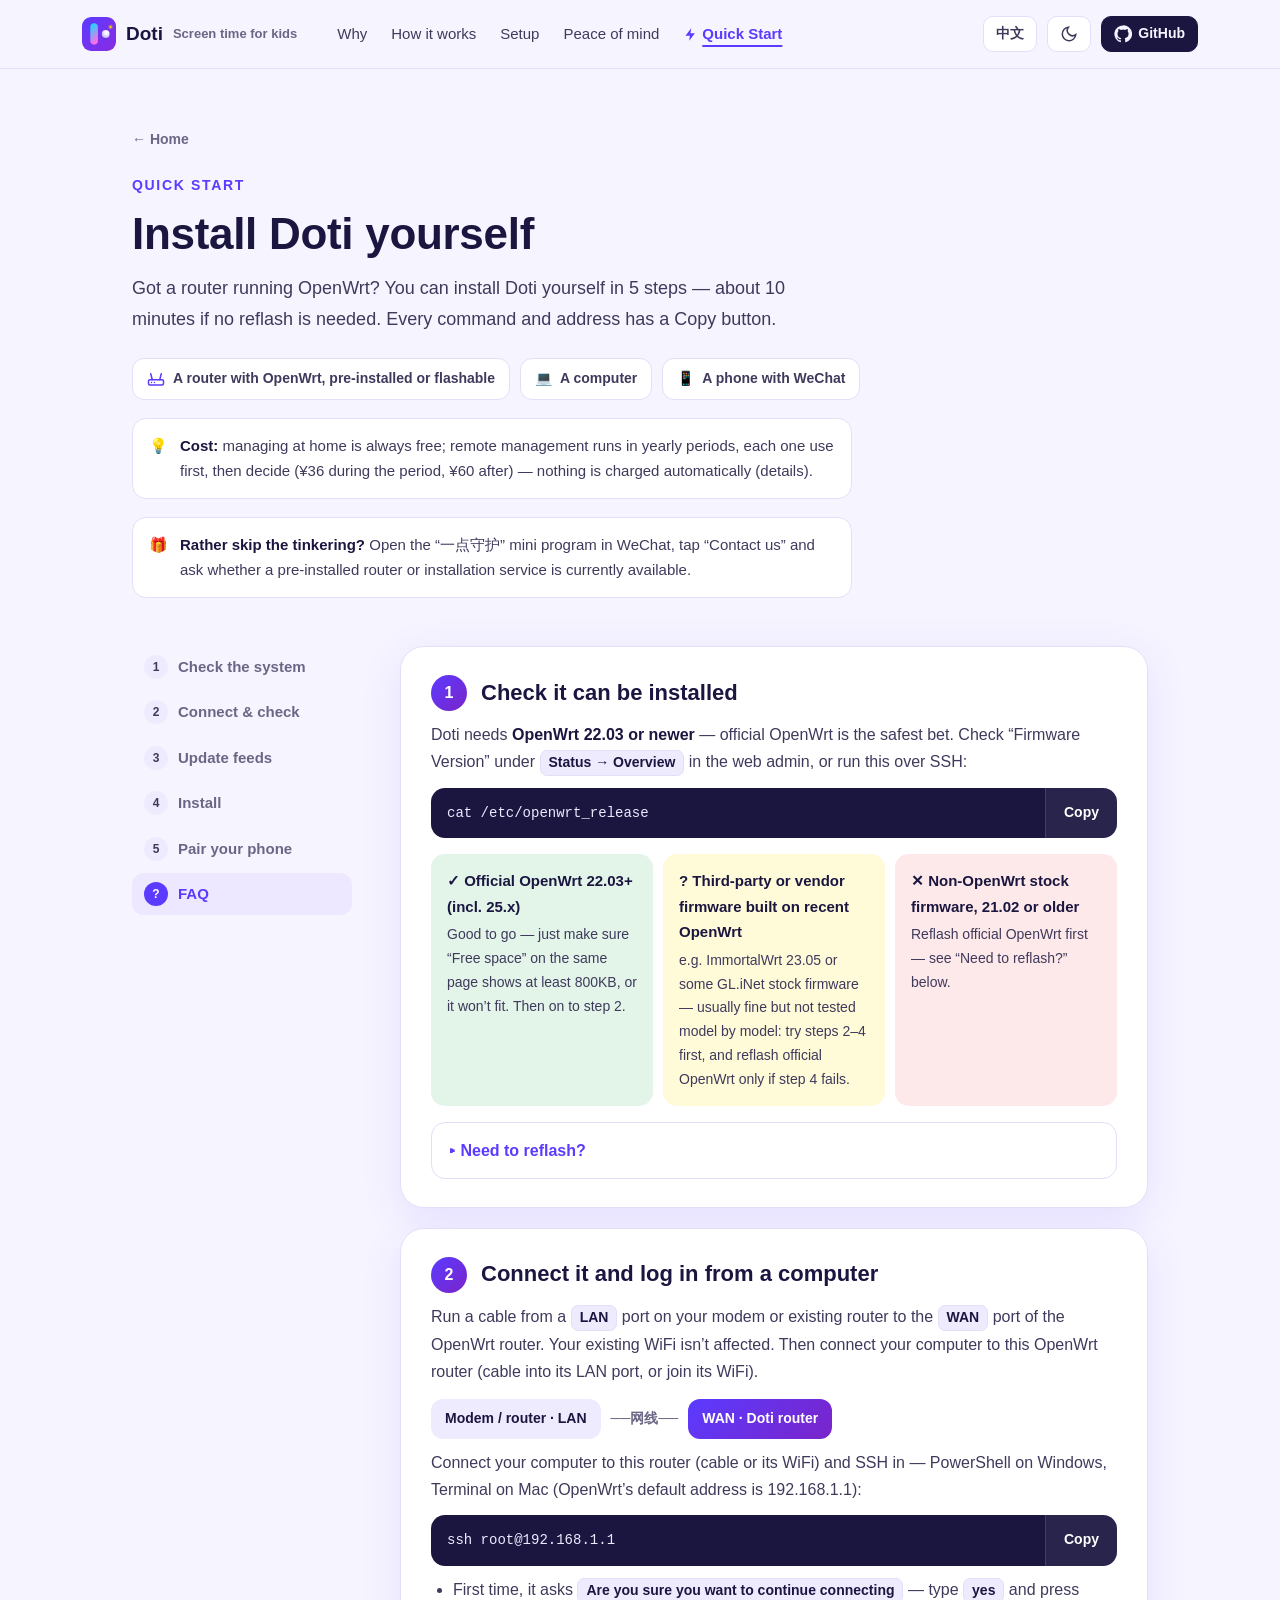
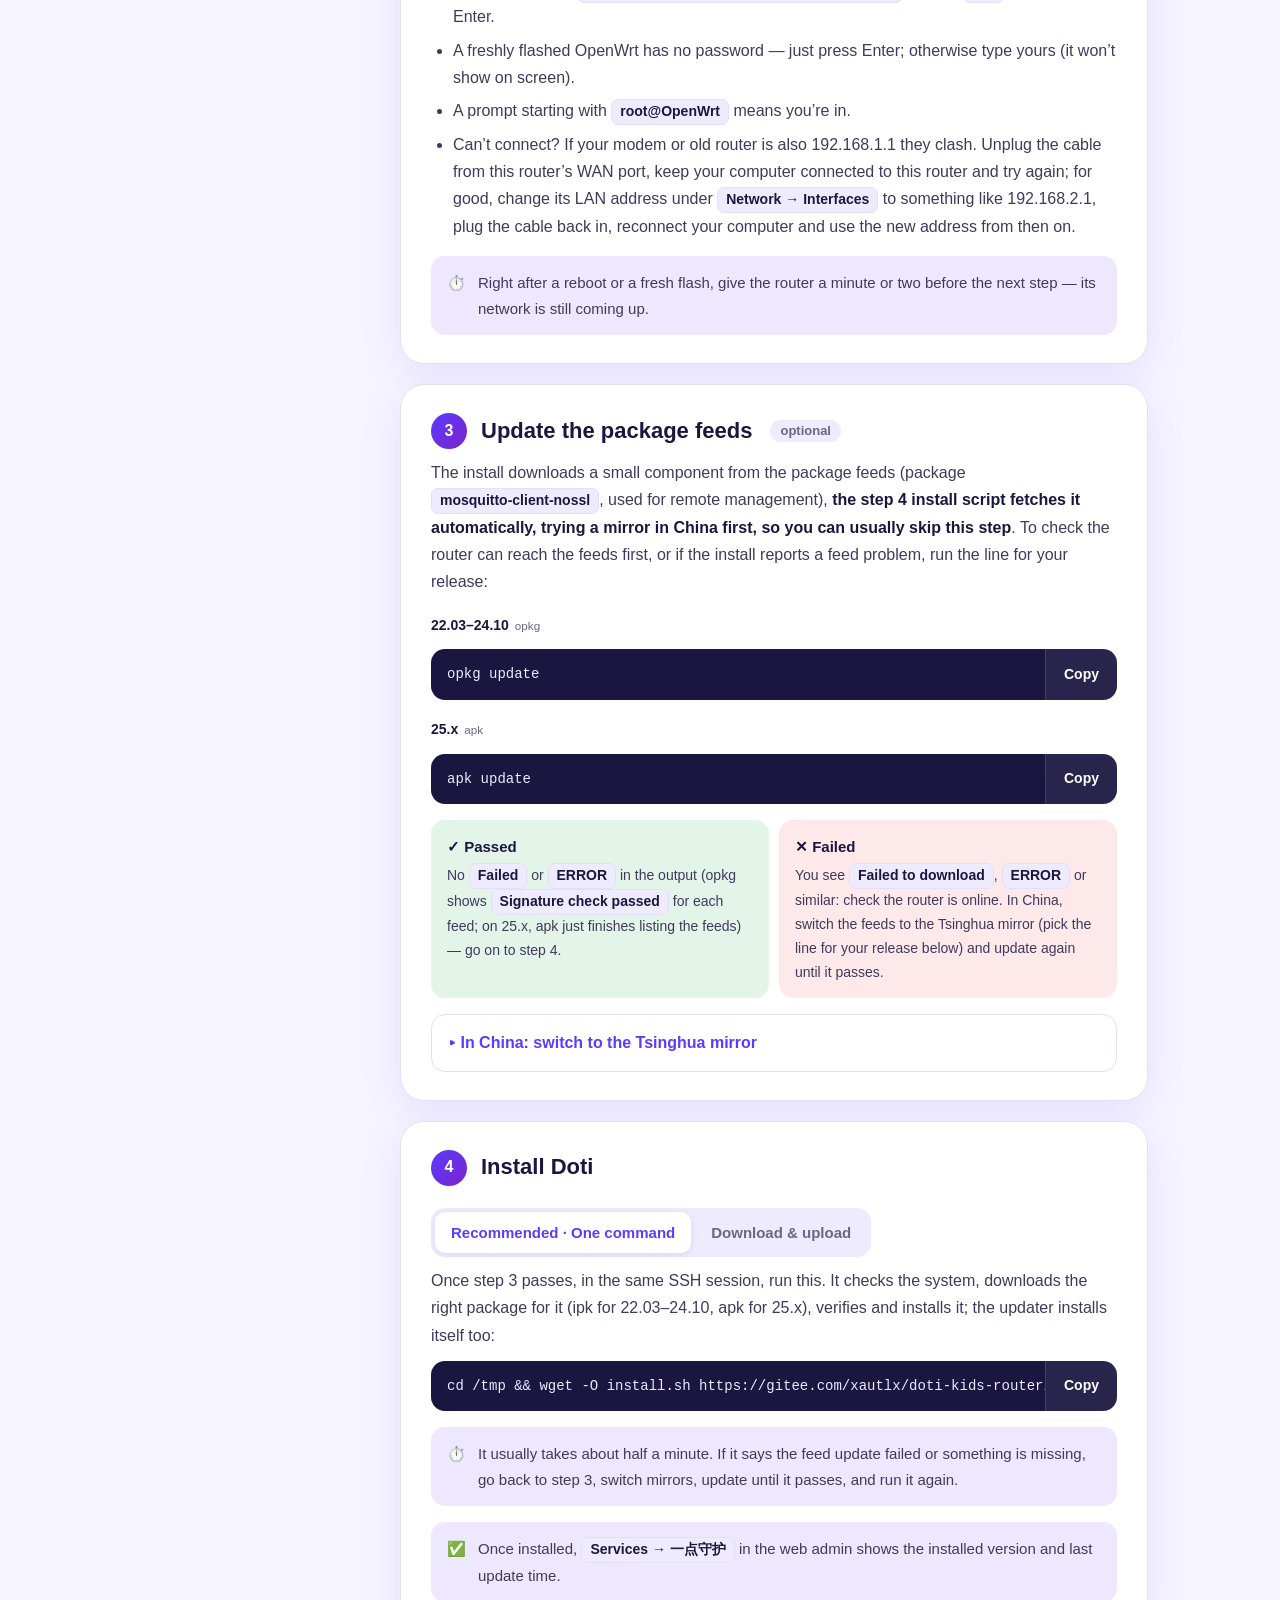
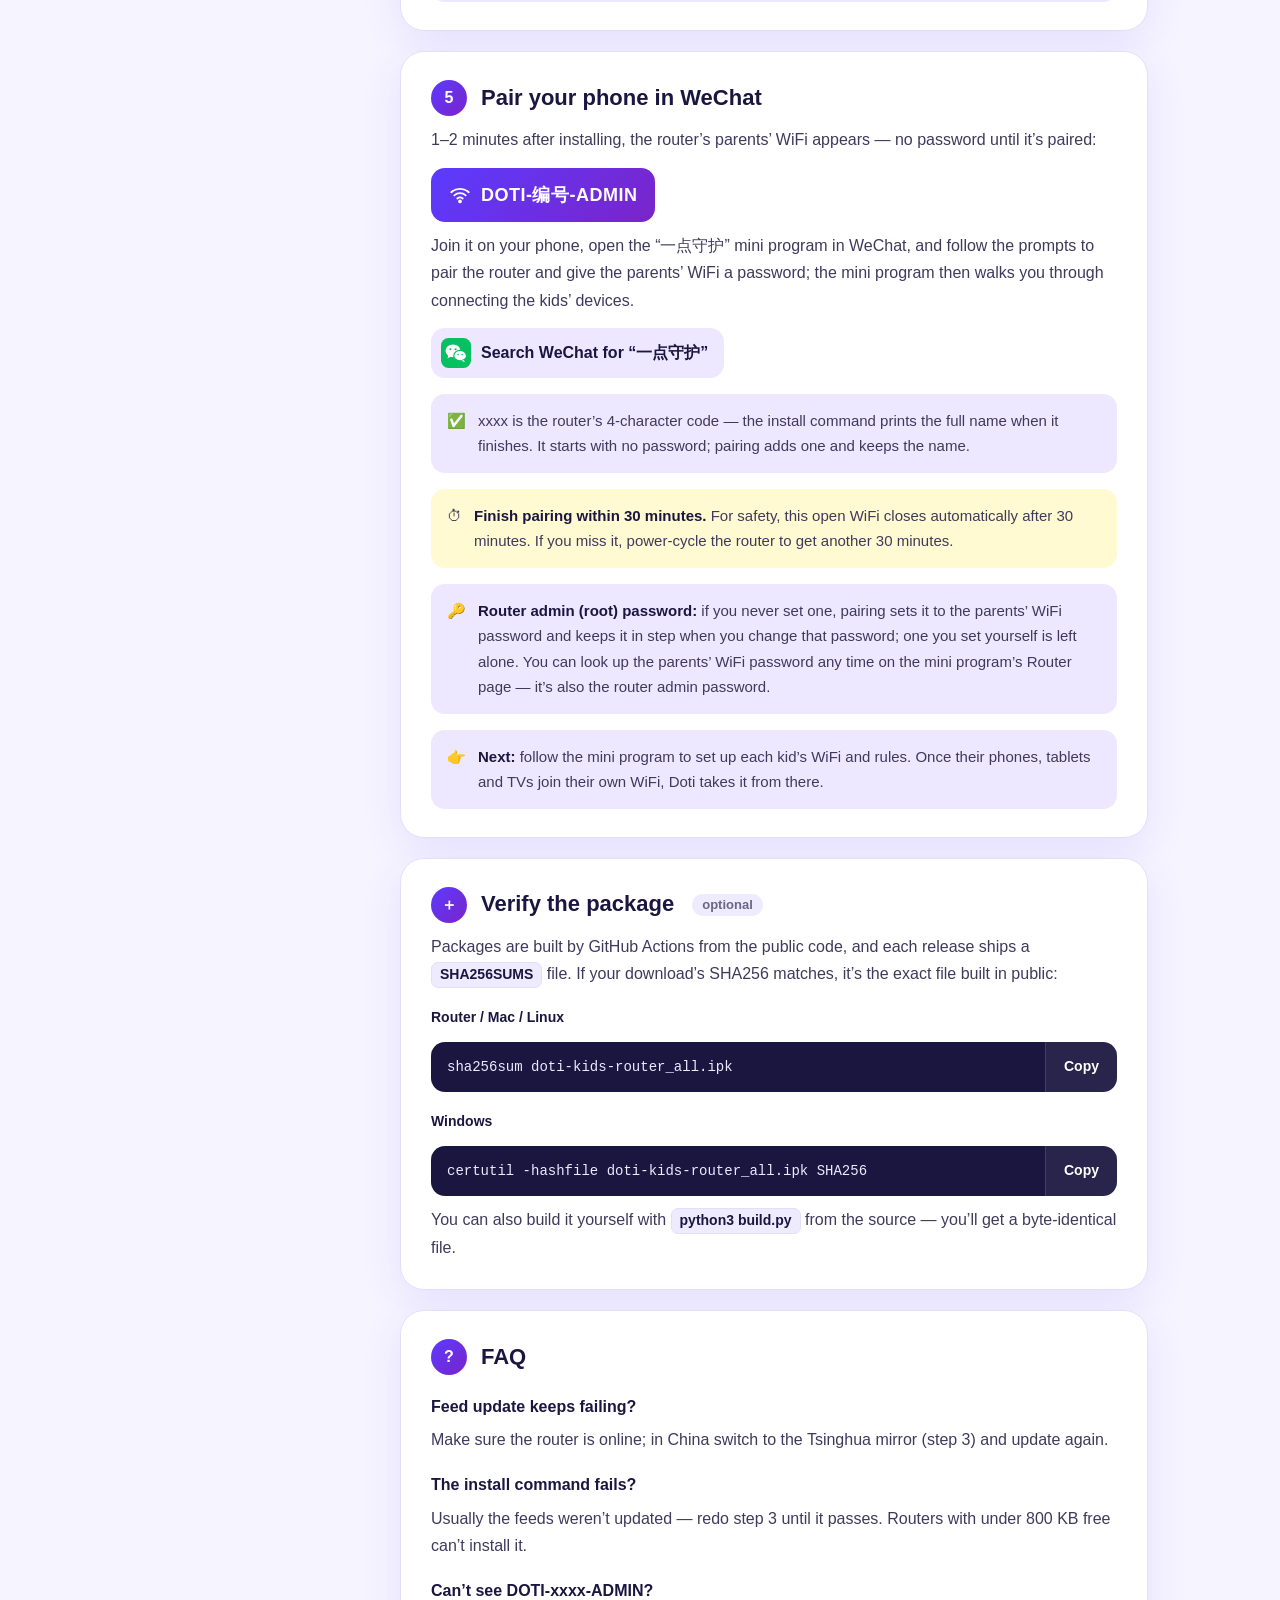
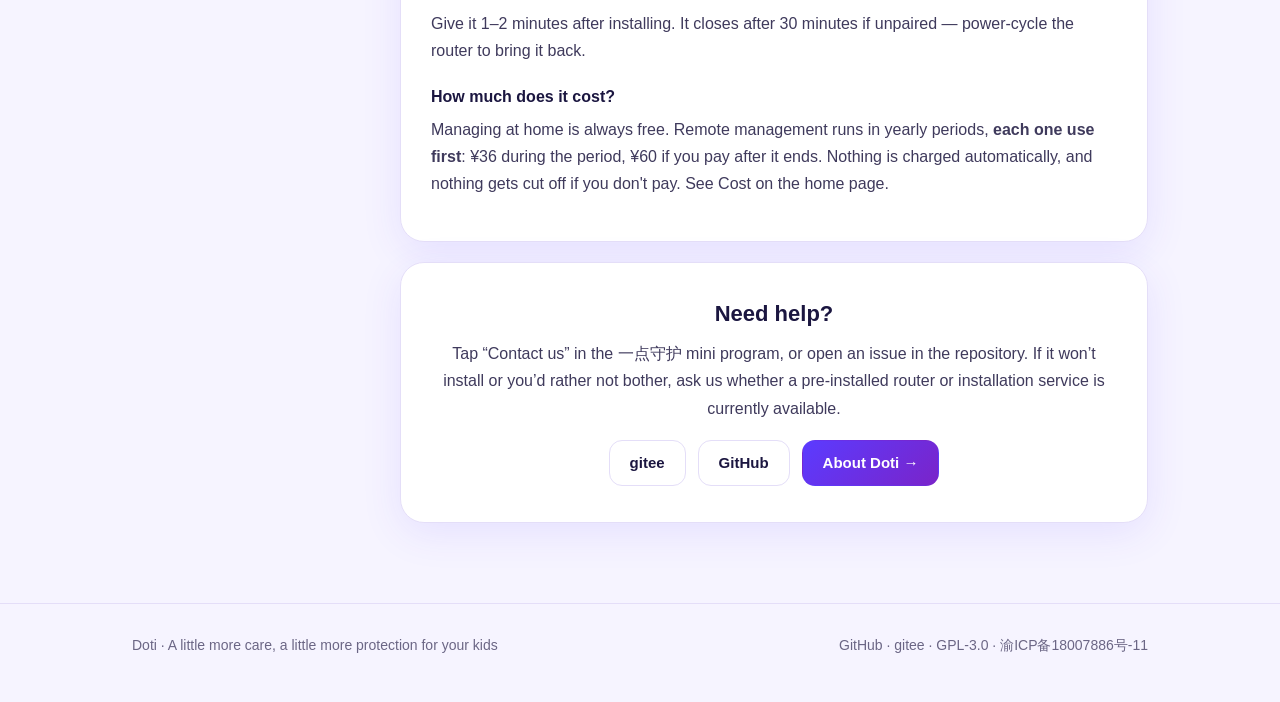
==== commit 6c548c7e: "快速开始随 1.3.0 更新：家长 WiFi 叫 DOTI-编号-ADMIN、30 分钟、更新软件源改可选；首屏演示按钮改胶囊；换新域名 doti.top" ====
--- a/doti-kids-router/quick-start/index.html
+++ b/doti-kids-router/quick-start/index.html
@@ -4,16 +4,16 @@
 <meta charset="utf-8">
 <meta name="viewport" content="width=device-width, initial-scale=1">
 <title>快速开始 · 自己安装一点守护 | 一点守护</title>
-<meta name="description" content="把一点守护装到自己的 OpenWrt 路由器：确认系统（不合适先刷官方 OpenWrt）、检查软件源、一条命令安装、手机连上 DOTI-TEMP-ADMIN 用微信小程序「一点守护」绑定。">
+<meta name="description" content="把一点守护装到自己的 OpenWrt 路由器：确认系统（不合适先刷官方 OpenWrt）、检查软件源、一条命令安装、手机连上不用密码的 DOTI-编号-ADMIN 用微信小程序「一点守护」绑定。">
 <meta name="robots" content="index,follow">
 <meta name="theme-color" content="#5b3bff">
-<link rel="canonical" href="https://doti.entdiy.xyz/quick-start/">
+<link rel="canonical" href="https://doti.top/quick-start/">
 <meta property="og:type" content="article">
 <meta property="og:site_name" content="一点守护 Doti">
 <meta property="og:title" content="快速开始 · 自己安装一点守护">
 <meta property="og:description" content="OpenWrt 22.03 及以上路由器，五步装好，家长不用懂网络。">
-<meta property="og:url" content="https://doti.entdiy.xyz/quick-start/">
-<meta property="og:image" content="https://doti.entdiy.xyz/assets/og.jpg">
+<meta property="og:url" content="https://doti.top/quick-start/">
+<meta property="og:image" content="https://doti.top/assets/og.jpg">
 <link rel="icon" href="../assets/logo.svg" type="image/svg+xml">
 <link rel="apple-touch-icon" href="../assets/apple-touch-icon.png">
 <style>
@@ -51,10 +51,14 @@
 .wrap{max-width:1080px;margin:0 auto;padding:0 32px}
 /* 顶栏（和首页一样） */
 .nav{position:sticky;top:0;z-index:20;background:color-mix(in srgb,var(--bg) 82%,transparent);backdrop-filter:saturate(1.4) blur(14px);-webkit-backdrop-filter:saturate(1.4) blur(14px);border-bottom:1px solid var(--line)}
-.nav .wrap{display:flex;align-items:center;gap:28px;height:68px}
+.nav .wrap{max-width:1180px;display:flex;align-items:center;gap:28px;height:68px}   /* 顶栏和首页同宽，正文仍 1080 */
 .brand{display:flex;align-items:center;gap:10px;font-weight:800;font-size:19px}
 .brand img{width:34px;height:34px;border-radius:9px}
 .brand small{font-weight:600;font-size:13px;color:var(--t3)}
+.brand img.lk{width:auto;height:40px;border-radius:0}
+.brand img.lk.d{display:none}
+@media (prefers-color-scheme:dark){:root:not([data-theme="light"]) .brand img.lk.l{display:none}:root:not([data-theme="light"]) .brand img.lk.d{display:block}}
+:root[data-theme="dark"] .brand img.lk.l{display:none}:root[data-theme="dark"] .brand img.lk.d{display:block}
 .links{display:flex;gap:24px;margin-left:12px;font-size:15px;color:var(--t2)}
 .links a:hover{color:var(--brand)}
 .links a.qs{display:inline-flex;align-items:center;gap:4px;color:var(--brand);font-weight:700}
@@ -185,13 +189,12 @@
 
 <header class="nav">
   <div class="wrap">
-    <a class="brand" href="../"><img src="../assets/logo.svg" alt=""><span lang="zh">一点守护</span><span lang="en">Doti</span><small lang="zh">孩子上网时间管理</small><small lang="en">Screen time for kids</small></a>
+    <a class="brand" href="../"><img class="lk l" lang="zh" src="../assets/logo-lockup.svg?v=4bc1366a" alt="一点守护 www.doti.top"><img class="lk d" lang="zh" src="../assets/logo-lockup-dark.svg?v=474ea081" alt="一点守护 www.doti.top"><img lang="en" src="../assets/logo.svg" alt=""><span lang="en">Doti</span><small lang="en">Screen time for kids</small></a>
     <nav class="links">
       <a href="../#why"><span lang="zh">为什么</span><span lang="en">Why</span></a>
       <a href="../#how"><span lang="zh">怎么工作</span><span lang="en">How it works</span></a>
       <a href="../#setup"><span lang="zh">怎么用</span><span lang="en">Setup</span></a>
-      <a href="../#trust"><span lang="zh">放心</span><span lang="en">Peace of mind</span></a>
-      <a href="../#fee"><span lang="zh">费用</span><span lang="en">Cost</span></a>
+      <a href="../#trust"><span lang="zh">使用安心</span><span lang="en">Peace of mind</span></a>
       <a class="qs on" href="./" aria-current="page"><svg viewBox="0 0 24 24" fill="currentColor" aria-hidden="true"><path d="M13 2 4 14h7l-1 8 9-12h-7l1-8z"/></svg><span lang="zh">快速开始</span><span lang="en">Quick Start</span></a>
     </nav>
     <div class="tools">
@@ -214,7 +217,7 @@
       <span><i>💻</i><span lang="zh">一台电脑</span><span lang="en">A computer</span></span>
       <span><i>📱</i><span lang="zh">一部装了微信的手机</span><span lang="en">A phone with WeChat</span></span>
     </div>
-    <div class="note buy"><i class="ic">💡</i><div><span lang="zh"><span class="b">费用：</span>在家管理一直免费；不在家的远程管理一年一期，每期都先用、再决定付不付（期内优惠价 36 元，过期按原价 60 元），不自动扣费（<a href="#faq">详细说明</a>）。</span><span lang="en"><span class="b">Cost:</span> managing at home is always free; remote management runs in yearly periods, each one use first, then decide (¥36 during the period, ¥60 after) — nothing is charged automatically (<a href="#faq">details</a>).</span></div></div>
+    <div class="note buy"><i class="ic">💡</i><div><span lang="zh"><span class="b">费用：</span>在家管理一直免费；不在家的远程管理一年一期，每期都先用、再决定付不付（期内优惠价 36 元，过期按原价 60 元），不自动扣费（<a href="../#fee">详细说明</a>）。</span><span lang="en"><span class="b">Cost:</span> managing at home is always free; remote management runs in yearly periods, each one use first, then decide (¥36 during the period, ¥60 after) — nothing is charged automatically (<a href="../#fee">details</a>).</span></div></div>
     <div class="note buy"><i class="ic">🎁</i><div><span lang="zh"><span class="b">不想折腾？</span>打开微信小程序「一点守护」，点「联系客服」，咨询当前是否可提供预装路由器或预装服务。</span><span lang="en"><span class="b">Rather skip the tinkering?</span> Open the “一点守护” mini program in WeChat, tap “Contact us” and ask whether a pre-installed router or installation service is currently available.</span></div></div>
   </div>
 
@@ -231,7 +234,7 @@
     <div class="steps">
       <section class="step" id="s1">
         <h2><span class="n">1</span><span lang="zh">确认能不能装</span><span lang="en">Check it can be installed</span></h2>
-        <p><span lang="zh">一点守护需要 <span class="b">OpenWrt 22.03 或更新的版本</span>（要用它起才有的新防火墙），最稳的是官方 OpenWrt。在路由器管理页 <span class="kbd">状态 → 概览</span> 看「固件版本」，或者 SSH 登录后执行：</span><span lang="en">Doti needs <span class="b">OpenWrt 22.03 or newer</span> (it relies on the newer firewall that arrived then); official OpenWrt is the safest bet. Check “Firmware Version” under <span class="kbd">Status → Overview</span> in the web admin, or run this over SSH:</span></p>
+        <p><span lang="zh">一点守护需要 <span class="b">OpenWrt 22.03 或更新的版本</span>，最稳的是官方 OpenWrt。在路由器管理页 <span class="kbd">状态 → 概览</span> 看「固件版本」，或者 SSH 登录后执行：</span><span lang="en">Doti needs <span class="b">OpenWrt 22.03 or newer</span> — official OpenWrt is the safest bet. Check “Firmware Version” under <span class="kbd">Status → Overview</span> in the web admin, or run this over SSH:</span></p>
         <div class="copy"><code>cat /etc/openwrt_release</code><button type="button" data-copy="cat /etc/openwrt_release"><span lang="zh">复制</span><span lang="en">Copy</span></button></div>
         <div class="branch">
           <div class="ok"><b lang="zh">✓ 官方 OpenWrt 22.03 及以上（含 25.x）</b><b lang="en">✓ Official OpenWrt 22.03+ (incl. 25.x)</b><span lang="zh">能直接装：同一页的「可用空间」要有 800KB 以上，不够会装不上。接着看第 2 步。</span><span lang="en">Good to go — just make sure “Free space” on the same page shows at least 800KB, or it won’t fit. Then on to step 2.</span></div>
@@ -264,8 +267,8 @@
       </section>
 
       <section class="step" id="s3">
-        <h2><span class="n">3</span><span lang="zh">更新软件源</span><span lang="en">Update the package feeds</span><span class="opt" lang="zh">必做</span><span class="opt" lang="en">required</span></h2>
-        <p><span lang="zh">一点守护安装时要用一个小组件（远程管理靠它），<span class="b">官方 OpenWrt 不自带，安装时要从软件源下载</span>（包名 <span class="kbd">mosquitto-client-nossl</span>）。所以先在 SSH 里更新一次软件源，确认路由器能连上软件源，<span class="b">通过了再做第 4 步</span>，安装才能一次成功。按系统版本选一条：</span><span lang="en">Installing Doti needs a small component (remote management relies on it). <span class="b">Official OpenWrt doesn’t ship it, so it’s downloaded from the package feeds during install</span> (package <span class="kbd">mosquitto-client-nossl</span>). Update the feeds once in SSH to make sure the router can reach them, and <span class="b">only move on to step 4 once this passes</span> — then the install succeeds first time. Pick the line for your release:</span></p>
+        <h2><span class="n">3</span><span lang="zh">更新软件源</span><span lang="en">Update the package feeds</span><span class="opt" lang="zh">可选</span><span class="opt" lang="en">optional</span></h2>
+        <p><span lang="zh">安装时要从软件源下载一个小组件（包名 <span class="kbd">mosquitto-client-nossl</span>，远程管理用）。<span class="b">第 4 步的安装脚本会自动补装，优先用国内镜像，一般不用做这一步</span>；想先确认路由器能连上软件源，或者安装时报软件源连不上，再按系统版本运行一条：</span><span lang="en">The install downloads a small component from the package feeds (package <span class="kbd">mosquitto-client-nossl</span>, used for remote management), <span class="b">the step 4 install script fetches it automatically, trying a mirror in China first, so you can usually skip this step</span>. To check the router can reach the feeds first, or if the install reports a feed problem, run the line for your release:</span></p>
         <div class="lbl">22.03–24.10<small lang="zh">opkg</small><small lang="en">opkg</small></div>
         <div class="copy"><code>opkg update</code><button type="button" data-copy="opkg update"><span lang="zh">复制</span><span lang="en">Copy</span></button></div>
         <div class="lbl">25.x<small lang="zh">apk</small><small lang="en">apk</small></div>
@@ -280,7 +283,6 @@
         <div class="lbl"><span lang="zh">换清华镜像 · 25.x</span><span lang="en">Tsinghua mirror · 25.x</span></div>
         <div class="copy"><code>sed -i 's_downloads.openwrt.org_mirrors.tuna.tsinghua.edu.cn/openwrt_' /etc/apk/repositories.d/distfeeds.list</code><button type="button" data-copy="sed -i 's_downloads.openwrt.org_mirrors.tuna.tsinghua.edu.cn/openwrt_' /etc/apk/repositories.d/distfeeds.list"><span lang="zh">复制</span><span lang="en">Copy</span></button></div>
         </details>
-        <div class="note"><i class="ic">💡</i><div><span lang="zh">软件源列表放在内存里，路由器重启后就没了。第 3 步之后重启过路由器的话，第 4 步前再做一次第 3 步。</span><span lang="en">The feed lists live in memory and are gone after a reboot — if the router restarted after step 3, redo step 3 before step 4.</span></div></div>
       </section>
 
       <section class="step" id="s4">
@@ -292,7 +294,7 @@
         <div class="pane on" id="pa">
           <p class="p"><span lang="zh">第 3 步通过后，还在刚才的 SSH 里，执行下面这条命令。它会检查系统、下载最新版对应的安装包（22.03–24.10 用 ipk，25.x 用 apk）、校验后装好，升级程序也会自动补装：</span><span lang="en">Once step 3 passes, in the same SSH session, run this. It checks the system, downloads the right package for it (ipk for 22.03–24.10, apk for 25.x), verifies and installs it; the updater installs itself too:</span></p>
           <div class="copy"><code>cd /tmp &amp;&amp; wget -O install.sh https://gitee.com/xautlx/doti-kids-router/raw/main/install.sh &amp;&amp; sh install.sh</code><button type="button" data-copy="cd /tmp &amp;&amp; wget -O install.sh https://gitee.com/xautlx/doti-kids-router/raw/main/install.sh &amp;&amp; sh install.sh"><span lang="zh">复制</span><span lang="en">Copy</span></button></div>
-          <div class="note"><i class="ic">⏱️</i><div><span lang="zh">一般半分钟左右装好，那个小组件会随安装一起从软件源下载。提示「软件源更新失败」或缺组件时，回到第 3 步换镜像、更新通过后再执行一次。</span><span lang="en">It usually takes about half a minute; that component is downloaded from the feeds as part of the install. If it says the feed update failed or something is missing, go back to step 3, switch mirrors, update until it passes, and run it again.</span></div></div>
+          <div class="note"><i class="ic">⏱️</i><div><span lang="zh">一般半分钟左右装好。提示「软件源更新失败」或缺组件时，回到第 3 步换镜像、更新通过后再执行一次。</span><span lang="en">It usually takes about half a minute. If it says the feed update failed or something is missing, go back to step 3, switch mirrors, update until it passes, and run it again.</span></div></div>
         </div>
         <div class="pane" id="pb">
           <p class="p"><span lang="zh">不想用命令行，就用电脑下载 <span class="kbd">doti-kids-router_all.ipk</span>（在下面任一发布页的最新版里），再到路由器管理页上传。<span class="b">只适用于 22.03–24.10</span>：25.x 的管理页只装有官方签名的包，请用上面的命令装。</span><span lang="en">Prefer not to use the command line? Download <span class="kbd">doti-kids-router_all.ipk</span> from the latest release on either page and upload it in the web admin. <span class="b">22.03–24.10 only</span>: on 25.x the web admin only installs officially signed packages, so use the command above.</span></p>
@@ -305,20 +307,20 @@
             <li><span lang="zh">进入 <span class="kbd">系统 → 软件包</span>，点 <span class="kbd">上传软件包…</span>。</span><span lang="en">Go to <span class="kbd">System → Software</span> and click <span class="kbd">Upload Package…</span>.</span></li>
             <li><span lang="zh">选刚下载的文件，点 <span class="kbd">上传</span>，再点 <span class="kbd">安装</span>。</span><span lang="en">Choose the file, click <span class="kbd">Upload</span>, then <span class="kbd">Install</span>.</span></li>
           </ol>
-          <p class="p"><span lang="zh">上传前也要先更新软件源：在 SSH 里做第 3 步，或在管理页 <span class="kbd">系统 → 软件包</span> 点「更新列表」，没有报错再上传。那个小组件会在安装时从软件源下载。</span><span lang="en">Update the feeds before uploading too: do step 3 over SSH, or click “Update lists” on <span class="kbd">System → Software</span>, and upload once it finishes without errors. That component is downloaded from the feeds during install.</span></p>
+          <p class="p"><span lang="zh">上传前也要先更新软件源：在 SSH 里做第 3 步，或在管理页 <span class="kbd">系统 → 软件包</span> 点「更新列表」，没有报错再上传。</span><span lang="en">Update the feeds before uploading too: do step 3 over SSH, or click “Update lists” on <span class="kbd">System → Software</span>, and upload once it finishes without errors.</span></p>
         </div>
         <div class="note"><i class="ic">✅</i><div><span lang="zh">装好后，管理页 <span class="kbd">服务 → 一点守护</span> 能看到安装成功、当前版本和最近更新时间。</span><span lang="en">Once installed, <span class="kbd">Services → 一点守护</span> in the web admin shows the installed version and last update time.</span></div></div>
       </section>
 
       <section class="step" id="s5">
         <h2><span class="n">5</span><span lang="zh">手机连上家长 WiFi，用小程序绑定</span><span lang="en">Pair your phone in WeChat</span></h2>
-        <p><span lang="zh">装好 1–2 分钟后，路由器会开一个不用密码的临时家长 WiFi（只在还没绑定时开，专门用来绑定）：</span><span lang="en">1–2 minutes after installing, the router opens a temporary, password-free parents’ WiFi (only while it’s unpaired, just for pairing):</span></p>
-        <div class="wifi"><svg viewBox="0 0 24 24" fill="none" stroke="currentColor" stroke-width="2" stroke-linecap="round"><path d="M2.5 9a14 14 0 0 1 19 0M5.8 12.4a9.3 9.3 0 0 1 12.4 0M9.1 15.8a4.6 4.6 0 0 1 5.8 0"/><circle cx="12" cy="19" r="1" fill="currentColor"/></svg>DOTI-TEMP-ADMIN</div>
-        <p><span lang="zh">手机连上它，打开微信小程序「一点守护」，按提示绑定路由器、设置孩子的 WiFi。设置时会给这个 WiFi 改名并设上密码。</span><span lang="en">Join it on your phone, open the “一点守护” mini program in WeChat, and follow the prompts to pair the router and set up the kids’ WiFi. Setup renames this WiFi and gives it a password.</span></p>
+        <p><span lang="zh">装好 1–2 分钟后，会出现路由器的家长 WiFi，还没绑定时不用密码：</span><span lang="en">1–2 minutes after installing, the router’s parents’ WiFi appears — no password until it’s paired:</span></p>
+        <div class="wifi"><svg viewBox="0 0 24 24" fill="none" stroke="currentColor" stroke-width="2" stroke-linecap="round"><path d="M2.5 9a14 14 0 0 1 19 0M5.8 12.4a9.3 9.3 0 0 1 12.4 0M9.1 15.8a4.6 4.6 0 0 1 5.8 0"/><circle cx="12" cy="19" r="1" fill="currentColor"/></svg>DOTI-编号-ADMIN</div>
+        <p><span lang="zh">手机连上它，打开微信小程序「一点守护」，按提示绑定路由器、给家长 WiFi 设个密码就好了；孩子的 WiFi 进小程序后按引导再连。</span><span lang="en">Join it on your phone, open the “一点守护” mini program in WeChat, and follow the prompts to pair the router and give the parents’ WiFi a password; the mini program then walks you through connecting the kids’ devices.</span></p>
         <div class="wx"><img src="../assets/intro-wechat.svg" alt=""><span lang="zh">微信里搜索「一点守护」</span><span lang="en">Search WeChat for “一点守护”</span></div>
-        <div class="note"><i class="ic">✅</i><div><span lang="zh">绑定好以后，这个临时 WiFi 会改名成 <span class="kbd">DOTI-编号-ADMIN</span> 并设上密码，搜不到 DOTI-TEMP-ADMIN 是正常的。</span><span lang="en">After pairing, this WiFi is renamed <span class="kbd">DOTI-xxxx-ADMIN</span> with a password — not seeing DOTI-TEMP-ADMIN any more is normal.</span></div></div>
-        <div class="note warn"><i class="ic">⏱</i><div><span lang="zh"><span class="b">请在 1 小时内完成绑定。</span>为了安全，这个不用密码的 WiFi 只开 1 小时，到时自动关闭；过了时间，把路由器断电再开，会再开 1 小时。</span><span lang="en"><span class="b">Finish pairing within 1 hour.</span> For safety, this open WiFi closes automatically after an hour. If you miss it, power-cycle the router to get another hour.</span></div></div>
-        <div class="note"><i class="ic">🔑</i><div><span lang="zh"><span class="b">路由器管理页的 root 密码：</span>原来没设的，绑定后自动设成家长 WiFi 密码（免得连上家里网络的人改掉设置），以后在小程序里改家长 WiFi 密码时，它会一起改；自己设过的不动。所以请记好家长 WiFi 密码，它也管着路由器的设置。</span><span lang="en"><span class="b">Router admin (root) password:</span> if you never set one, pairing sets it to the parents’ WiFi password (so nobody on your network can change the settings) and changes it whenever you change the parents’ WiFi password in the mini program; a password you set yourself is left alone. So keep the parents’ WiFi password safe — it also guards the router settings.</span></div></div>
+        <div class="note"><i class="ic">✅</i><div><span lang="zh">编号是路由器的 4 位编号，安装完成时命令行里会显示完整名字；一开始不用密码，绑定时会给它设上密码，名字不变。</span><span lang="en">xxxx is the router’s 4-character code — the install command prints the full name when it finishes. It starts with no password; pairing adds one and keeps the name.</span></div></div>
+        <div class="note warn"><i class="ic">⏱</i><div><span lang="zh"><span class="b">请在 30 分钟内完成绑定。</span>为了安全，这个不用密码的 WiFi 只开 30 分钟，到时自动关闭；过了时间，把路由器断电再开，会再开 30 分钟。</span><span lang="en"><span class="b">Finish pairing within 30 minutes.</span> For safety, this open WiFi closes automatically after 30 minutes. If you miss it, power-cycle the router to get another 30 minutes.</span></div></div>
+        <div class="note"><i class="ic">🔑</i><div><span lang="zh"><span class="b">路由器管理页的 root 密码：</span>原来没设的，绑定后自动设成家长 WiFi 密码，以后改家长 WiFi 密码时一起改；自己设过的不动。家长 WiFi 密码随时能在小程序「路由器」页查看，它也是路由器管理页的密码。</span><span lang="en"><span class="b">Router admin (root) password:</span> if you never set one, pairing sets it to the parents’ WiFi password and keeps it in step when you change that password; one you set yourself is left alone. You can look up the parents’ WiFi password any time on the mini program’s Router page — it’s also the router admin password.</span></div></div>
         <div class="note"><i class="ic">👉</i><div><span lang="zh"><span class="b">接下来：</span>跟着小程序给每个孩子设好 WiFi 和规则，孩子的手机、平板、电视连上自己的 WiFi，就开始管理了。</span><span lang="en"><span class="b">Next:</span> follow the mini program to set up each kid’s WiFi and rules. Once their phones, tablets and TVs join their own WiFi, Doti takes it from there.</span></div></div>
       </section>
 
@@ -337,8 +339,8 @@
         <dl class="faq">
           <dt><span lang="zh">更新软件源一直失败？</span><span lang="en">Feed update keeps failing?</span></dt><dd><span lang="zh">先确认路由器能上网；国内网络按第 3 步换成清华镜像再更新。</span><span lang="en">Make sure the router is online; in China switch to the Tsinghua mirror (step 3) and update again.</span></dd>
           <dt><span lang="zh">安装命令报错、装不上？</span><span lang="en">The install command fails?</span></dt><dd><span lang="zh">多半是软件源没更新通过，回到第 3 步更新通过后再执行；剩余空间不足 800KB 的路由器也装不了。</span><span lang="en">Usually the feeds weren’t updated — redo step 3 until it passes. Routers with under 800 KB free can’t install it.</span></dd>
-          <dt><span lang="zh">搜不到 DOTI-TEMP-ADMIN？</span><span lang="en">Can’t see DOTI-TEMP-ADMIN?</span></dt><dd><span lang="zh">装好后要等 1–2 分钟；超过 1 小时没绑定会自动关闭，把路由器断电再开就会重新出现。</span><span lang="en">Give it 1–2 minutes after installing. It closes after an hour if unpaired — power-cycle the router to bring it back.</span></dd>
-          <dt><span lang="zh">费用怎么算？</span><span lang="en">How much does it cost?</span></dt><dd><span lang="zh">在家管理（手机连着家里的 WiFi）一直免费。不在家时的远程管理按路由器算、全家共用，一年一期，<b>每一期都是先用、再决定付不付</b>：在这一期里付是优惠价 36 元（原价 60 元/年）；过了期再补这一期，按原价 60 元。第一期从绑定次月起算 12 个月（比如 11 月 15 日绑定，到第二年 11 月底）。不自动扣费；不付也不会断网，孩子的规则照常执行，只是不能在外面管。</span><span lang="en">Managing at home (phone on your home WiFi) is always free. Remote management while you're out is per router and shared by the whole family, one year per period, and <b>every period is use first, then decide</b>: pay during the period and it's ¥36 (list price ¥60/yr); pay for it after it ends and it's ¥60. Your first period counts 12 months from the month after you set up (set up on 15 November → through the end of next November). Nothing is charged automatically, and if you don't pay nothing gets cut off — your kids' rules keep running; you just can't manage from outside.</span></dd>
+          <dt><span lang="zh">搜不到 DOTI-编号-ADMIN？</span><span lang="en">Can’t see DOTI-xxxx-ADMIN?</span></dt><dd><span lang="zh">装好后要等 1–2 分钟；超过 30 分钟没绑定会自动关闭，把路由器断电再开就会重新出现。</span><span lang="en">Give it 1–2 minutes after installing. It closes after 30 minutes if unpaired — power-cycle the router to bring it back.</span></dd>
+          <dt><span lang="zh">费用怎么算？</span><span lang="en">How much does it cost?</span></dt><dd><span lang="zh">在家管理一直免费；远程管理一年一期，<b>每期都先用</b>，期内付 36 元，过期再补按原价 60 元。不自动扣费，不付也不断网。详见<a href="../#fee">首页「费用」</a>。</span><span lang="en">Managing at home is always free. Remote management runs in yearly periods, <b>each one use first</b>: ¥36 during the period, ¥60 if you pay after it ends. Nothing is charged automatically, and nothing gets cut off if you don't pay. See <a href="../#fee">Cost on the home page</a>.</span></dd>
         </dl>
       </section>
 
@@ -358,8 +360,8 @@
 
 <footer>
   <div class="wrap">
-    <span><span lang="zh">一点守护 · 孩子上网时间管理</span><span lang="en">Doti · Screen time for kids</span></span>
-    <span><a href="https://github.com/xautlx/doti-kids-router" target="_blank" rel="noopener">GitHub</a> · <a href="https://gitee.com/xautlx/doti-kids-router" target="_blank" rel="noopener">gitee</a> · GPL-3.0 · <a href="https://beian.miit.gov.cn/" target="_blank" rel="noopener">渝ICP备18007886号-9</a></span>
+    <span><span lang="zh">一点守护 · 用心「一点」，给孩子守护多一点</span><span lang="en">Doti · A little more care, a little more protection for your kids</span></span>
+    <span><a href="https://github.com/xautlx/doti-kids-router" target="_blank" rel="noopener">GitHub</a> · <a href="https://gitee.com/xautlx/doti-kids-router" target="_blank" rel="noopener">gitee</a> · GPL-3.0 · <a href="https://beian.miit.gov.cn/" target="_blank" rel="noopener">渝ICP备18007886号-11</a></span>
   </div>
 </footer>
 
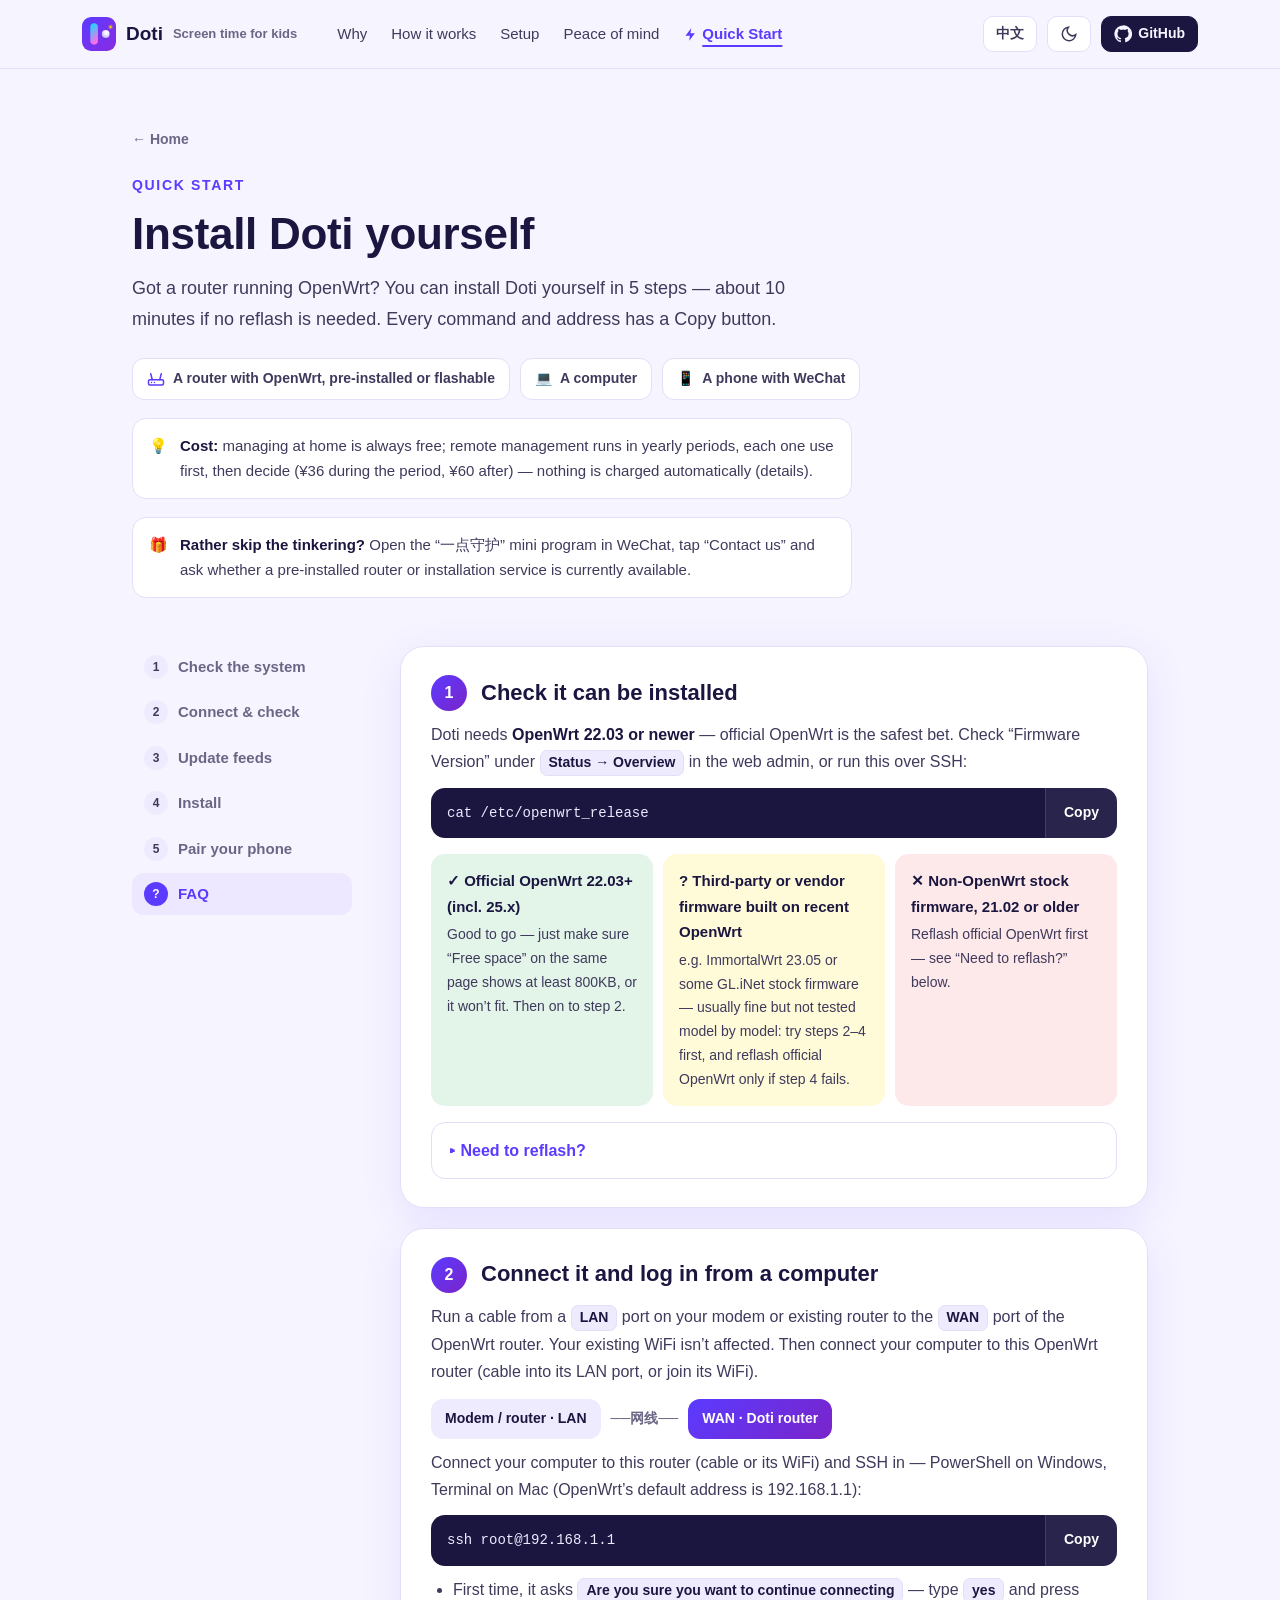
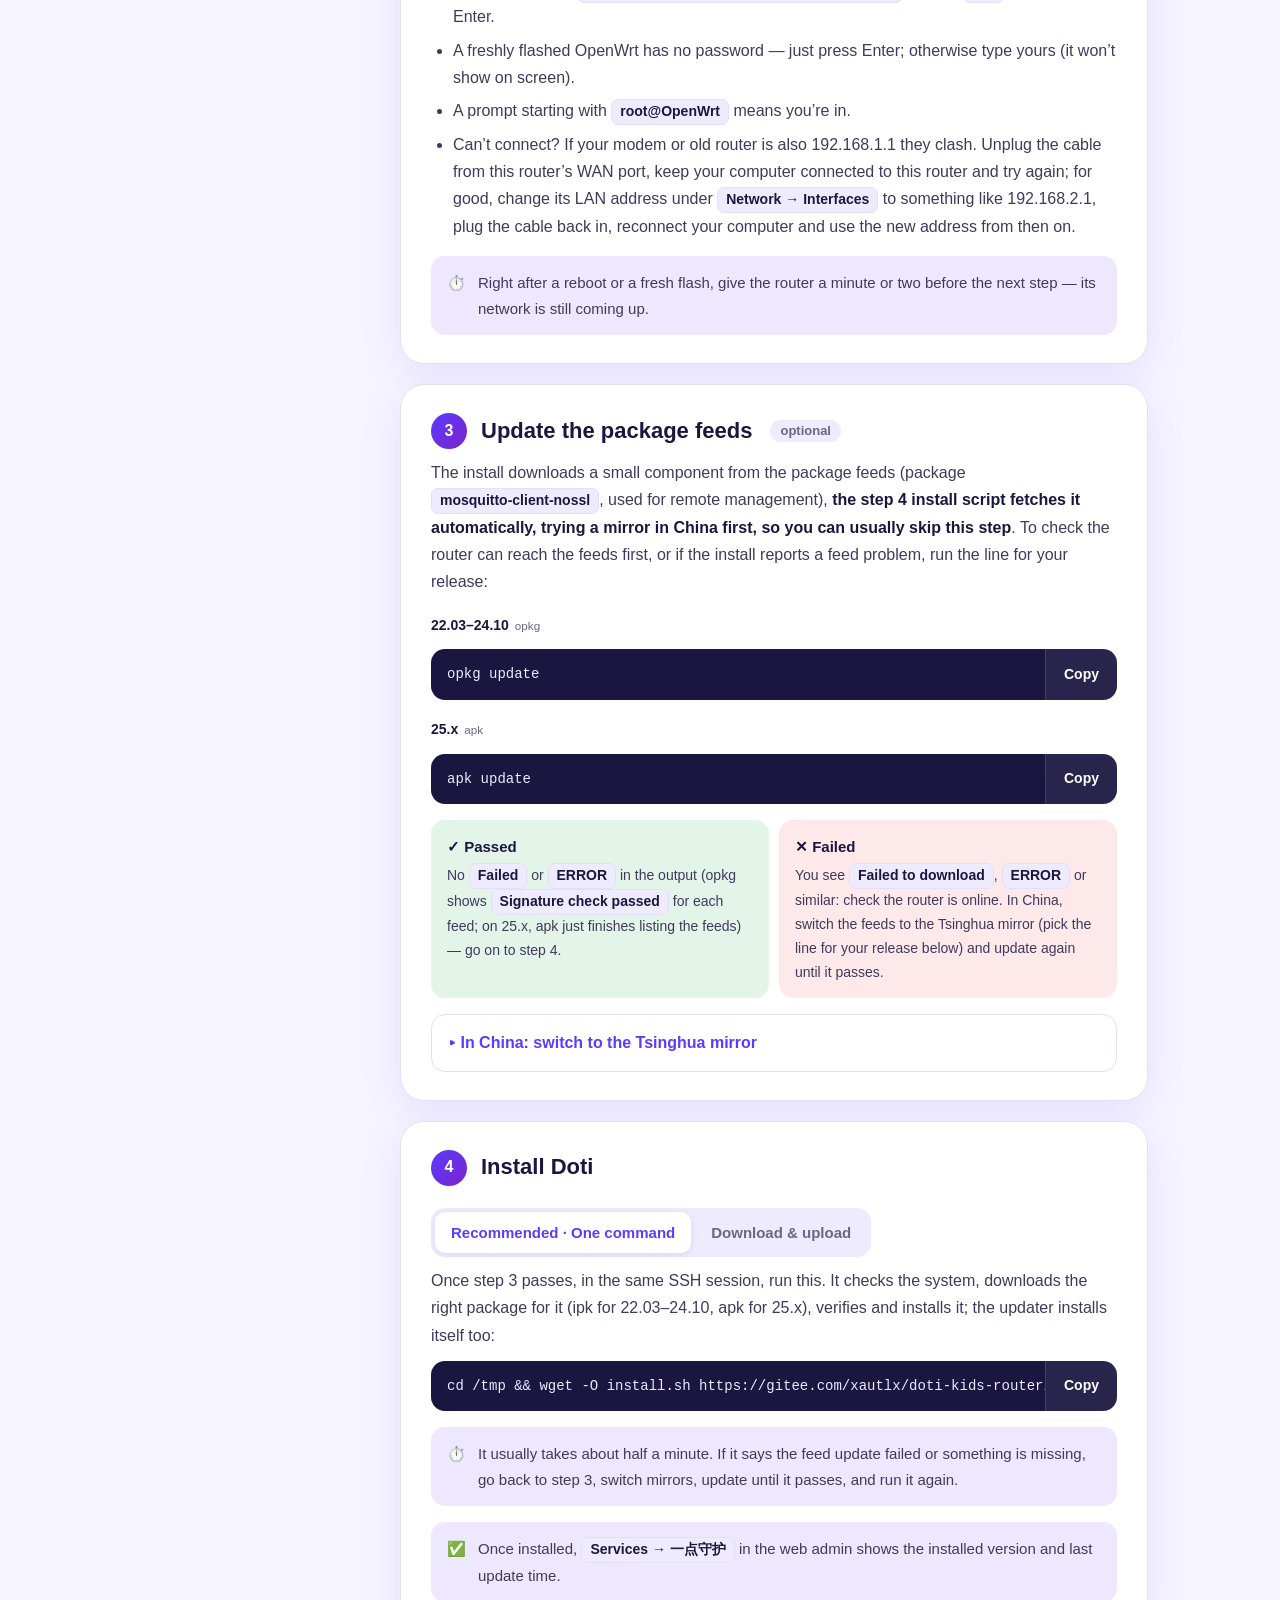
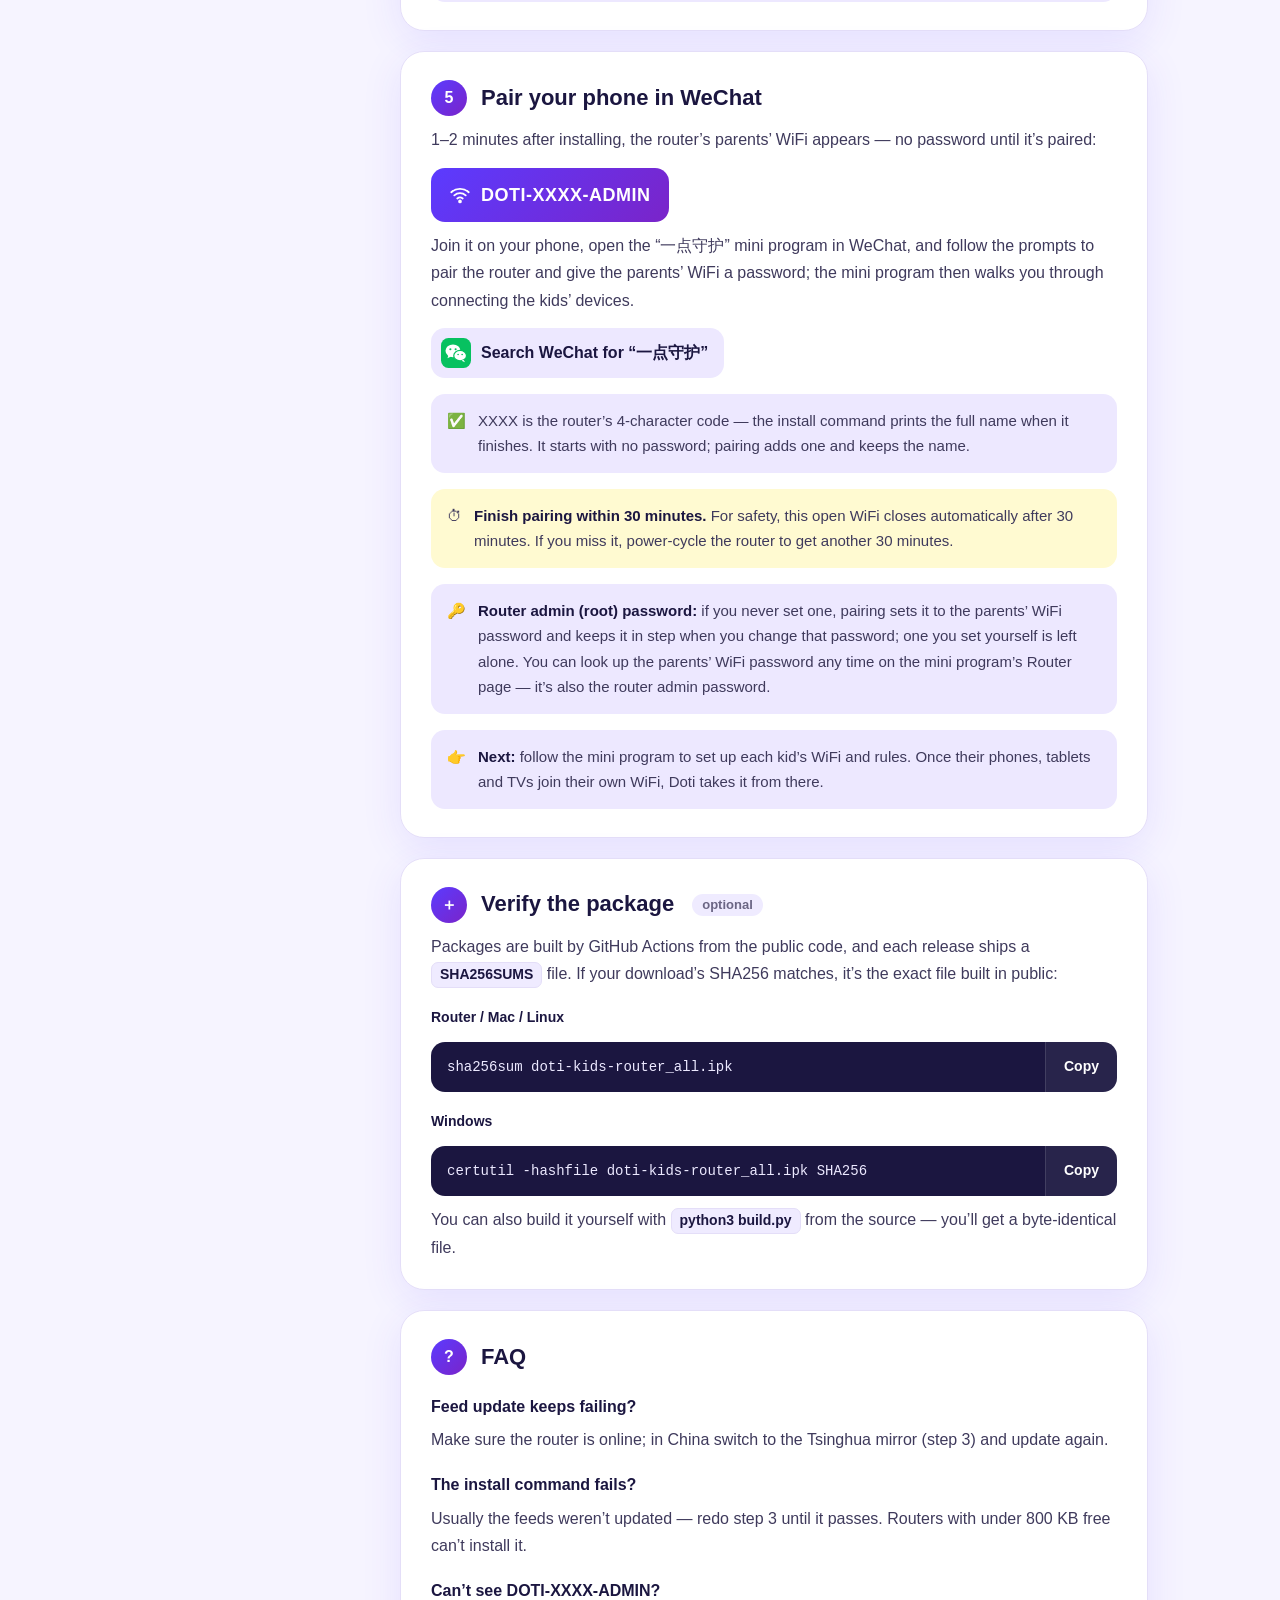
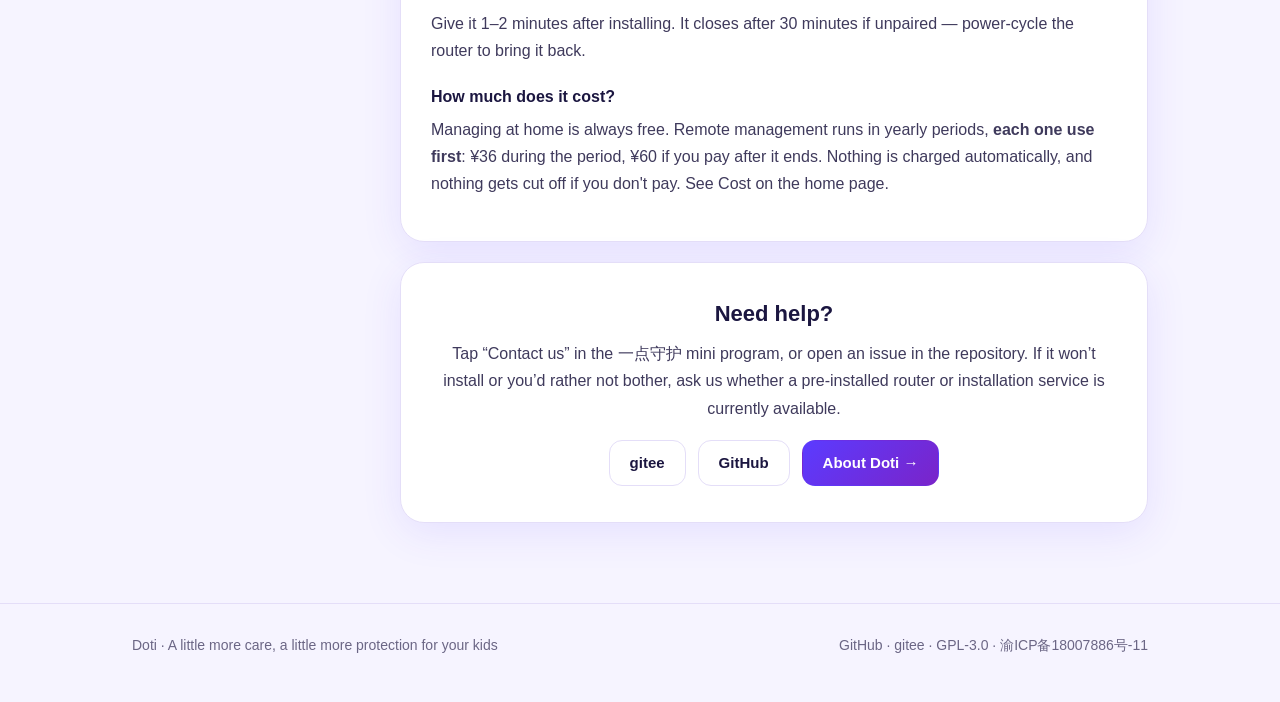
==== commit a364e9b0: "快速开始：家长 WiFi 名字写法统一成 DOTI-XXXX-ADMIN" ====
--- a/doti-kids-router/quick-start/index.html
+++ b/doti-kids-router/quick-start/index.html
@@ -4,7 +4,7 @@
 <meta charset="utf-8">
 <meta name="viewport" content="width=device-width, initial-scale=1">
 <title>快速开始 · 自己安装一点守护 | 一点守护</title>
-<meta name="description" content="把一点守护装到自己的 OpenWrt 路由器：确认系统（不合适先刷官方 OpenWrt）、检查软件源、一条命令安装、手机连上不用密码的 DOTI-编号-ADMIN 用微信小程序「一点守护」绑定。">
+<meta name="description" content="把一点守护装到自己的 OpenWrt 路由器：确认系统（不合适先刷官方 OpenWrt）、检查软件源、一条命令安装、手机连上不用密码的 DOTI-XXXX-ADMIN 用微信小程序「一点守护」绑定。">
 <meta name="robots" content="index,follow">
 <meta name="theme-color" content="#5b3bff">
 <link rel="canonical" href="https://doti.top/quick-start/">
@@ -315,10 +315,10 @@
       <section class="step" id="s5">
         <h2><span class="n">5</span><span lang="zh">手机连上家长 WiFi，用小程序绑定</span><span lang="en">Pair your phone in WeChat</span></h2>
         <p><span lang="zh">装好 1–2 分钟后，会出现路由器的家长 WiFi，还没绑定时不用密码：</span><span lang="en">1–2 minutes after installing, the router’s parents’ WiFi appears — no password until it’s paired:</span></p>
-        <div class="wifi"><svg viewBox="0 0 24 24" fill="none" stroke="currentColor" stroke-width="2" stroke-linecap="round"><path d="M2.5 9a14 14 0 0 1 19 0M5.8 12.4a9.3 9.3 0 0 1 12.4 0M9.1 15.8a4.6 4.6 0 0 1 5.8 0"/><circle cx="12" cy="19" r="1" fill="currentColor"/></svg>DOTI-编号-ADMIN</div>
+        <div class="wifi"><svg viewBox="0 0 24 24" fill="none" stroke="currentColor" stroke-width="2" stroke-linecap="round"><path d="M2.5 9a14 14 0 0 1 19 0M5.8 12.4a9.3 9.3 0 0 1 12.4 0M9.1 15.8a4.6 4.6 0 0 1 5.8 0"/><circle cx="12" cy="19" r="1" fill="currentColor"/></svg>DOTI-XXXX-ADMIN</div>
         <p><span lang="zh">手机连上它，打开微信小程序「一点守护」，按提示绑定路由器、给家长 WiFi 设个密码就好了；孩子的 WiFi 进小程序后按引导再连。</span><span lang="en">Join it on your phone, open the “一点守护” mini program in WeChat, and follow the prompts to pair the router and give the parents’ WiFi a password; the mini program then walks you through connecting the kids’ devices.</span></p>
         <div class="wx"><img src="../assets/intro-wechat.svg" alt=""><span lang="zh">微信里搜索「一点守护」</span><span lang="en">Search WeChat for “一点守护”</span></div>
-        <div class="note"><i class="ic">✅</i><div><span lang="zh">编号是路由器的 4 位编号，安装完成时命令行里会显示完整名字；一开始不用密码，绑定时会给它设上密码，名字不变。</span><span lang="en">xxxx is the router’s 4-character code — the install command prints the full name when it finishes. It starts with no password; pairing adds one and keeps the name.</span></div></div>
+        <div class="note"><i class="ic">✅</i><div><span lang="zh">XXXX 是路由器的 4 位编号，安装完成时命令行里会显示完整名字；一开始不用密码，绑定时会给它设上密码，名字不变。</span><span lang="en">XXXX is the router’s 4-character code — the install command prints the full name when it finishes. It starts with no password; pairing adds one and keeps the name.</span></div></div>
         <div class="note warn"><i class="ic">⏱</i><div><span lang="zh"><span class="b">请在 30 分钟内完成绑定。</span>为了安全，这个不用密码的 WiFi 只开 30 分钟，到时自动关闭；过了时间，把路由器断电再开，会再开 30 分钟。</span><span lang="en"><span class="b">Finish pairing within 30 minutes.</span> For safety, this open WiFi closes automatically after 30 minutes. If you miss it, power-cycle the router to get another 30 minutes.</span></div></div>
         <div class="note"><i class="ic">🔑</i><div><span lang="zh"><span class="b">路由器管理页的 root 密码：</span>原来没设的，绑定后自动设成家长 WiFi 密码，以后改家长 WiFi 密码时一起改；自己设过的不动。家长 WiFi 密码随时能在小程序「路由器」页查看，它也是路由器管理页的密码。</span><span lang="en"><span class="b">Router admin (root) password:</span> if you never set one, pairing sets it to the parents’ WiFi password and keeps it in step when you change that password; one you set yourself is left alone. You can look up the parents’ WiFi password any time on the mini program’s Router page — it’s also the router admin password.</span></div></div>
         <div class="note"><i class="ic">👉</i><div><span lang="zh"><span class="b">接下来：</span>跟着小程序给每个孩子设好 WiFi 和规则，孩子的手机、平板、电视连上自己的 WiFi，就开始管理了。</span><span lang="en"><span class="b">Next:</span> follow the mini program to set up each kid’s WiFi and rules. Once their phones, tablets and TVs join their own WiFi, Doti takes it from there.</span></div></div>
@@ -339,7 +339,7 @@
         <dl class="faq">
           <dt><span lang="zh">更新软件源一直失败？</span><span lang="en">Feed update keeps failing?</span></dt><dd><span lang="zh">先确认路由器能上网；国内网络按第 3 步换成清华镜像再更新。</span><span lang="en">Make sure the router is online; in China switch to the Tsinghua mirror (step 3) and update again.</span></dd>
           <dt><span lang="zh">安装命令报错、装不上？</span><span lang="en">The install command fails?</span></dt><dd><span lang="zh">多半是软件源没更新通过，回到第 3 步更新通过后再执行；剩余空间不足 800KB 的路由器也装不了。</span><span lang="en">Usually the feeds weren’t updated — redo step 3 until it passes. Routers with under 800 KB free can’t install it.</span></dd>
-          <dt><span lang="zh">搜不到 DOTI-编号-ADMIN？</span><span lang="en">Can’t see DOTI-xxxx-ADMIN?</span></dt><dd><span lang="zh">装好后要等 1–2 分钟；超过 30 分钟没绑定会自动关闭，把路由器断电再开就会重新出现。</span><span lang="en">Give it 1–2 minutes after installing. It closes after 30 minutes if unpaired — power-cycle the router to bring it back.</span></dd>
+          <dt><span lang="zh">搜不到 DOTI-XXXX-ADMIN？</span><span lang="en">Can’t see DOTI-XXXX-ADMIN?</span></dt><dd><span lang="zh">装好后要等 1–2 分钟；超过 30 分钟没绑定会自动关闭，把路由器断电再开就会重新出现。</span><span lang="en">Give it 1–2 minutes after installing. It closes after 30 minutes if unpaired — power-cycle the router to bring it back.</span></dd>
           <dt><span lang="zh">费用怎么算？</span><span lang="en">How much does it cost?</span></dt><dd><span lang="zh">在家管理一直免费；远程管理一年一期，<b>每期都先用</b>，期内付 36 元，过期再补按原价 60 元。不自动扣费，不付也不断网。详见<a href="../#fee">首页「费用」</a>。</span><span lang="en">Managing at home is always free. Remote management runs in yearly periods, <b>each one use first</b>: ¥36 during the period, ¥60 if you pay after it ends. Nothing is charged automatically, and nothing gets cut off if you don't pay. See <a href="../#fee">Cost on the home page</a>.</span></dd>
         </dl>
       </section>
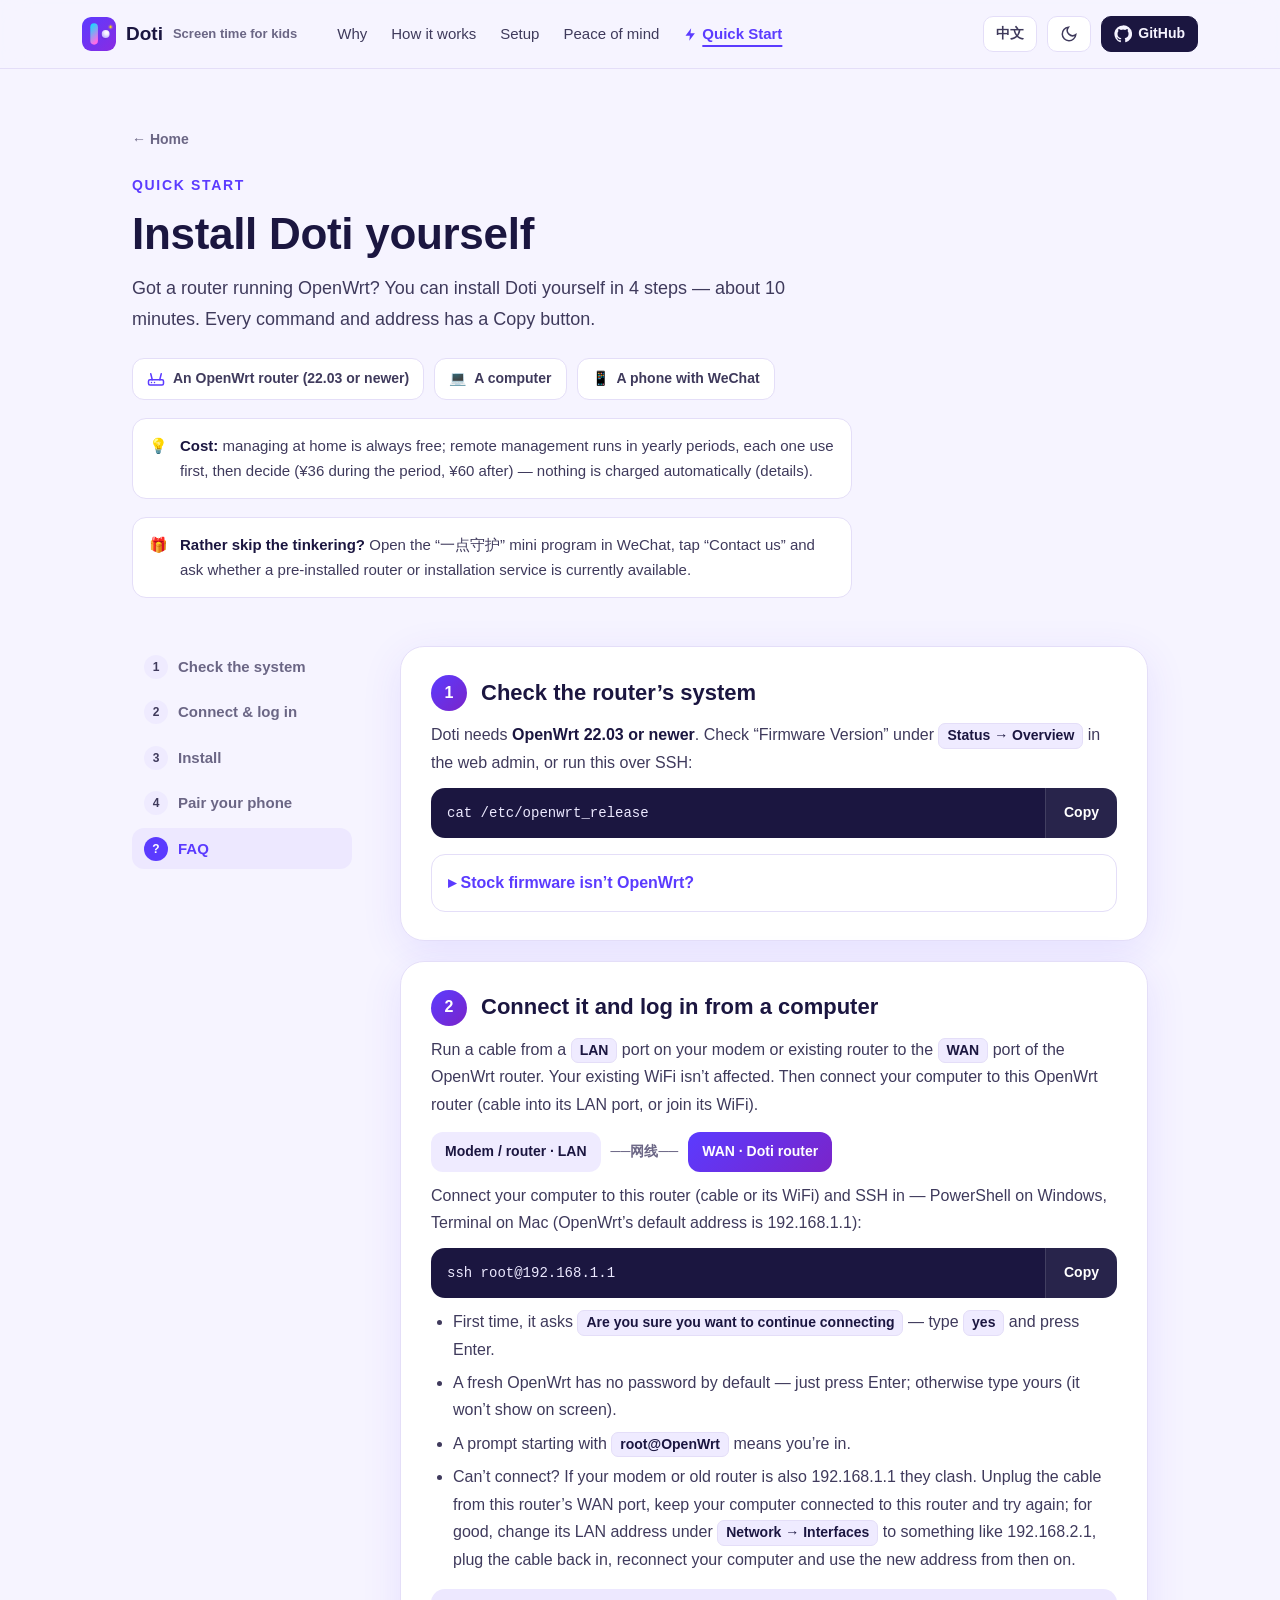
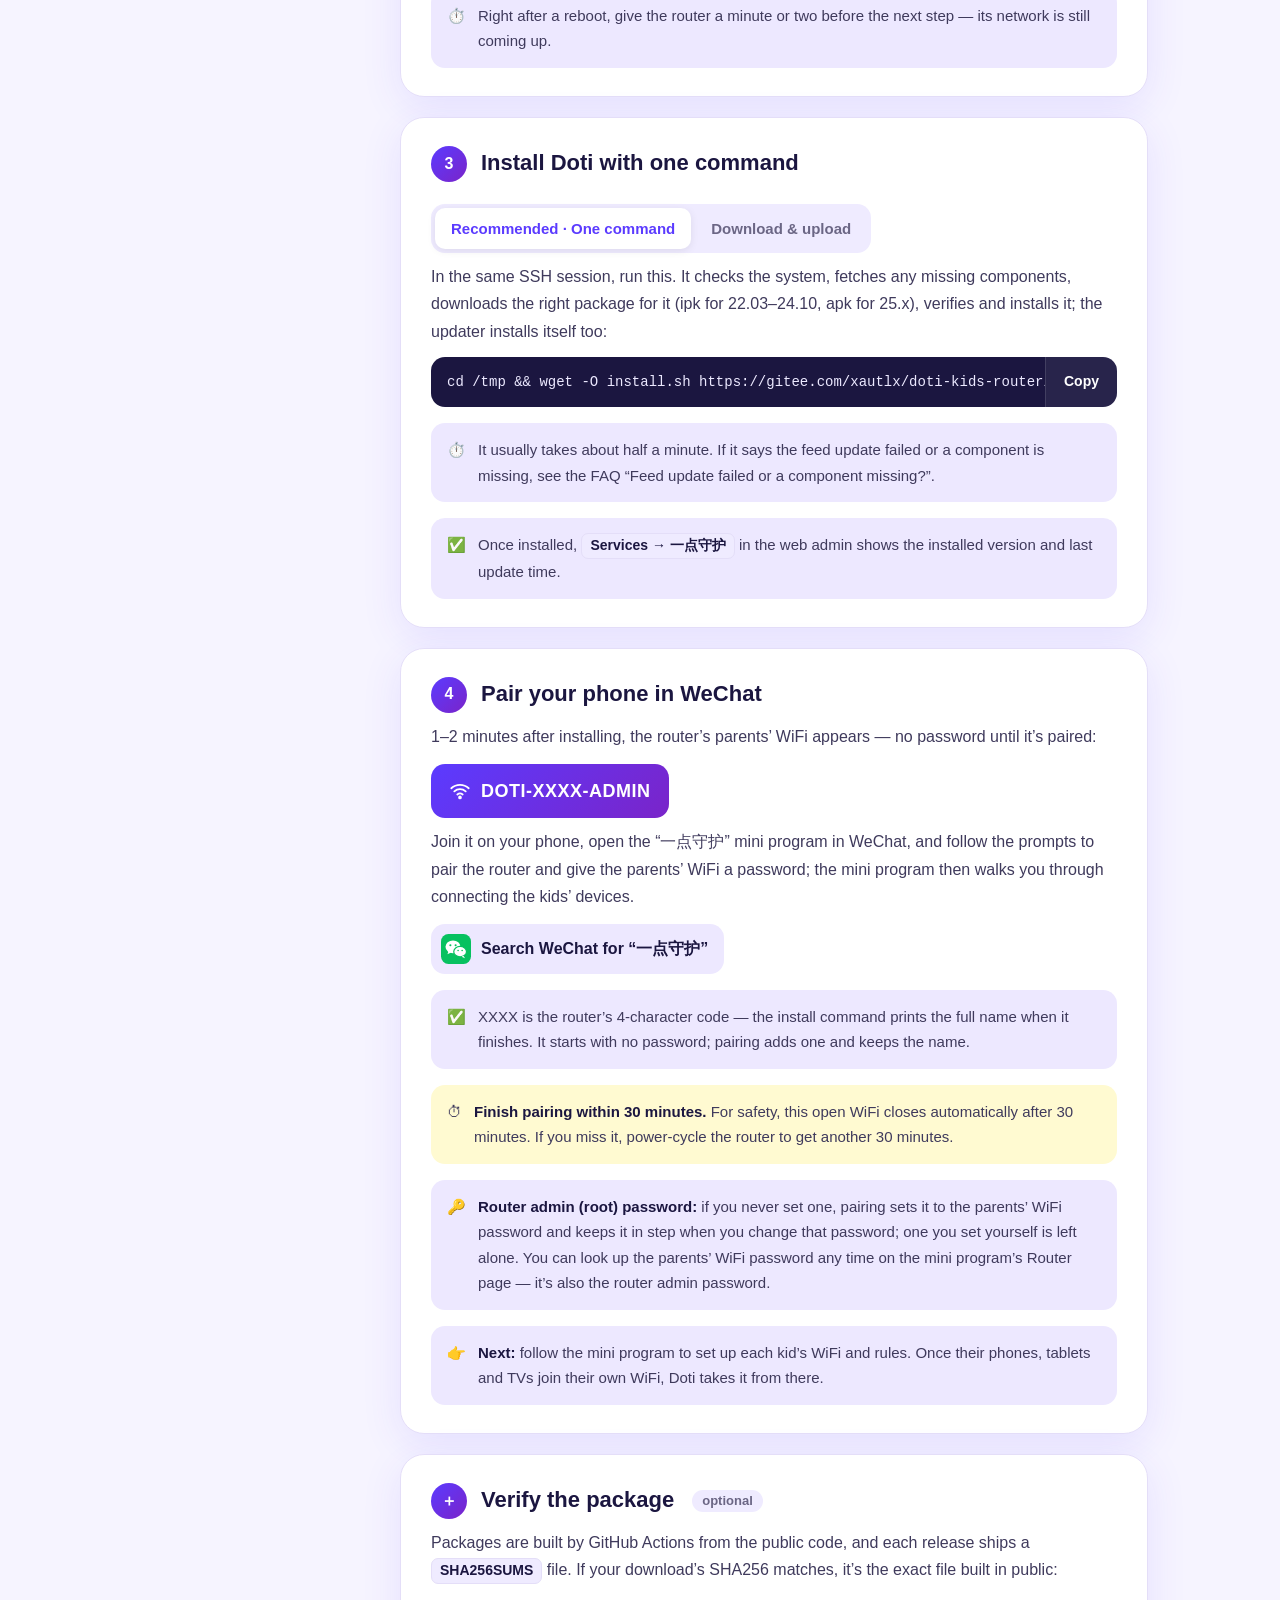
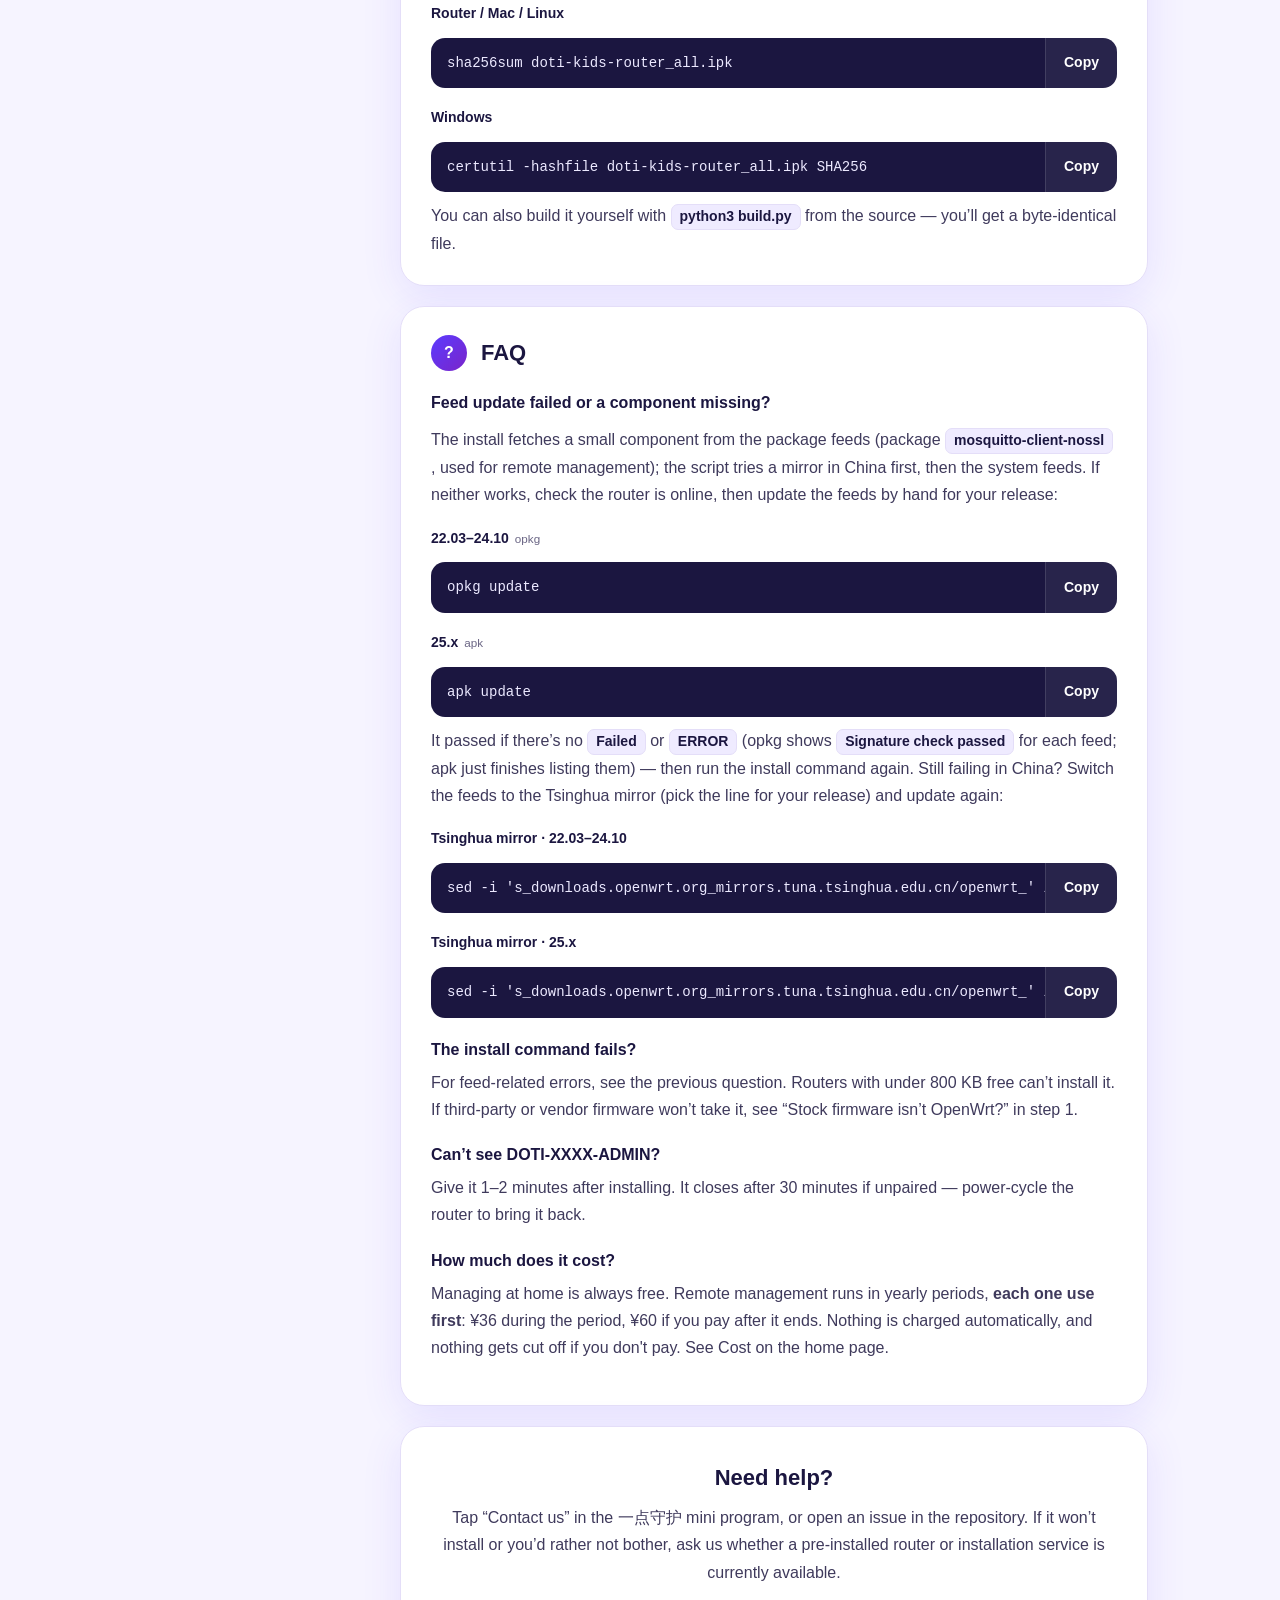
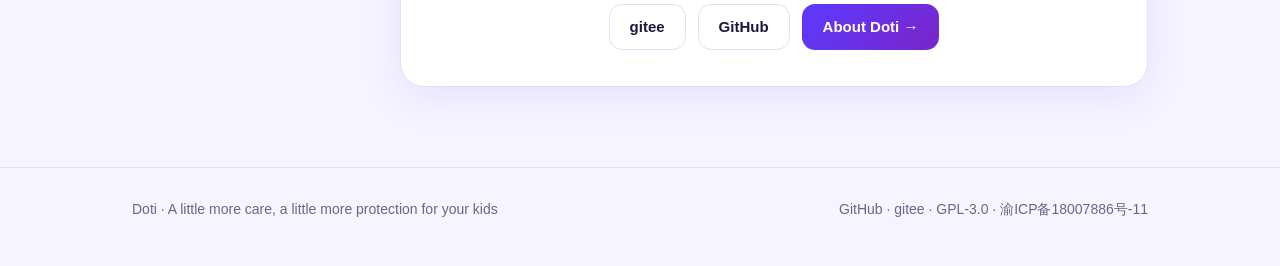
==== commit 81a5711e: "更新项目主页" ====
--- a/doti-kids-router/quick-start/index.html
+++ b/doti-kids-router/quick-start/index.html
@@ -4,14 +4,14 @@
 <meta charset="utf-8">
 <meta name="viewport" content="width=device-width, initial-scale=1">
 <title>快速开始 · 自己安装一点守护 | 一点守护</title>
-<meta name="description" content="把一点守护装到自己的 OpenWrt 路由器：确认系统（不合适先刷官方 OpenWrt）、检查软件源、一条命令安装、手机连上不用密码的 DOTI-XXXX-ADMIN 用微信小程序「一点守护」绑定。">
+<meta name="description" content="把一点守护装到自己的 OpenWrt 路由器：确认系统、接好路由器、一条命令安装、手机连上不用密码的 DOTI-XXXX-ADMIN 用微信小程序「一点守护」绑定。">
 <meta name="robots" content="index,follow">
 <meta name="theme-color" content="#5b3bff">
 <link rel="canonical" href="https://doti.top/quick-start/">
 <meta property="og:type" content="article">
 <meta property="og:site_name" content="一点守护 Doti">
 <meta property="og:title" content="快速开始 · 自己安装一点守护">
-<meta property="og:description" content="OpenWrt 22.03 及以上路由器，五步装好，家长不用懂网络。">
+<meta property="og:description" content="OpenWrt 22.03 及以上路由器，四步装好，家长不用懂网络。">
 <meta property="og:url" content="https://doti.top/quick-start/">
 <meta property="og:image" content="https://doti.top/assets/og.jpg">
 <link rel="icon" href="../assets/logo.svg" type="image/svg+xml">
@@ -211,9 +211,9 @@
     <a class="back" href="../"><span lang="zh">← 返回首页</span><span lang="en">← Home</span></a>
     <div class="kicker"><span lang="zh">快速开始</span><span lang="en">Quick Start</span></div>
     <h1><span lang="zh">自己安装一点守护</span><span lang="en">Install Doti yourself</span></h1>
-    <p class="lead"><span lang="zh">家里有一台 OpenWrt 路由器，就能自己装上一点守护：跟着下面 5 步走，不用刷机的话大约 10 分钟。命令和地址都有「复制」按钮，照着粘贴就行。</span><span lang="en">Got a router running OpenWrt? You can install Doti yourself in 5 steps — about 10 minutes if no reflash is needed. Every command and address has a Copy button.</span></p>
+    <p class="lead"><span lang="zh">家里有一台 OpenWrt 路由器，就能自己装上一点守护：跟着下面 4 步走，大约 10 分钟。命令和地址都有「复制」按钮，照着粘贴就行。</span><span lang="en">Got a router running OpenWrt? You can install Doti yourself in 4 steps — about 10 minutes. Every command and address has a Copy button.</span></p>
     <div class="needs">
-      <span><i><svg class="rt" viewBox="0 0 24 24" fill="none" stroke="currentColor" stroke-width="2" stroke-linecap="round" stroke-linejoin="round" aria-hidden="true"><path d="M7 13 5 5M17 13l2-8"/><rect x="2" y="13" width="20" height="7" rx="2"/><path d="M6 16.5h.01M10 16.5h.01"/></svg></i><span lang="zh">预装或可刷机 OpenWrt 系统的路由器</span><span lang="en">A router with OpenWrt, pre-installed or flashable</span></span>
+      <span><i><svg class="rt" viewBox="0 0 24 24" fill="none" stroke="currentColor" stroke-width="2" stroke-linecap="round" stroke-linejoin="round" aria-hidden="true"><path d="M7 13 5 5M17 13l2-8"/><rect x="2" y="13" width="20" height="7" rx="2"/><path d="M6 16.5h.01M10 16.5h.01"/></svg></i><span lang="zh">一台 OpenWrt 路由器（22.03 及以上）</span><span lang="en">An OpenWrt router (22.03 or newer)</span></span>
       <span><i>💻</i><span lang="zh">一台电脑</span><span lang="en">A computer</span></span>
       <span><i>📱</i><span lang="zh">一部装了微信的手机</span><span lang="en">A phone with WeChat</span></span>
     </div>
@@ -223,25 +223,23 @@
 
   <div class="body">
     <nav class="toc" aria-label="Steps">
-      <a href="#s1"><b>1</b><span lang="zh">确认能不能装</span><span lang="en">Check the system</span></a>
-      <a href="#s2"><b>2</b><span lang="zh">接好、登录路由器</span><span lang="en">Connect &amp; check</span></a>
-      <a href="#s3"><b>3</b><span lang="zh">更新软件源</span><span lang="en">Update feeds</span></a>
-      <a href="#s4"><b>4</b><span lang="zh">安装</span><span lang="en">Install</span></a>
-      <a href="#s5"><b>5</b><span lang="zh">手机绑定</span><span lang="en">Pair your phone</span></a>
+      <a href="#s1"><b>1</b><span lang="zh">确认路由器系统</span><span lang="en">Check the system</span></a>
+      <a href="#s2"><b>2</b><span lang="zh">接好、登录路由器</span><span lang="en">Connect &amp; log in</span></a>
+      <a href="#s3"><b>3</b><span lang="zh">一条命令安装</span><span lang="en">Install</span></a>
+      <a href="#s4"><b>4</b><span lang="zh">手机绑定</span><span lang="en">Pair your phone</span></a>
       <a href="#faq"><b>?</b><span lang="zh">常见问题</span><span lang="en">FAQ</span></a>
     </nav>
 
     <div class="steps">
       <section class="step" id="s1">
-        <h2><span class="n">1</span><span lang="zh">确认能不能装</span><span lang="en">Check it can be installed</span></h2>
-        <p><span lang="zh">一点守护需要 <span class="b">OpenWrt 22.03 或更新的版本</span>，最稳的是官方 OpenWrt。在路由器管理页 <span class="kbd">状态 → 概览</span> 看「固件版本」，或者 SSH 登录后执行：</span><span lang="en">Doti needs <span class="b">OpenWrt 22.03 or newer</span> — official OpenWrt is the safest bet. Check “Firmware Version” under <span class="kbd">Status → Overview</span> in the web admin, or run this over SSH:</span></p>
+        <h2><span class="n">1</span><span lang="zh">确认路由器系统</span><span lang="en">Check the router’s system</span></h2>
+        <p><span lang="zh">一点守护需要 <span class="b">OpenWrt 22.03 或更新的版本</span>。在路由器管理页 <span class="kbd">状态 → 概览</span> 看「固件版本」，或者 SSH 登录后执行：</span><span lang="en">Doti needs <span class="b">OpenWrt 22.03 or newer</span>. Check “Firmware Version” under <span class="kbd">Status → Overview</span> in the web admin, or run this over SSH:</span></p>
         <div class="copy"><code>cat /etc/openwrt_release</code><button type="button" data-copy="cat /etc/openwrt_release"><span lang="zh">复制</span><span lang="en">Copy</span></button></div>
-        <div class="branch">
-          <div class="ok"><b lang="zh">✓ 官方 OpenWrt 22.03 及以上（含 25.x）</b><b lang="en">✓ Official OpenWrt 22.03+ (incl. 25.x)</b><span lang="zh">能直接装：同一页的「可用空间」要有 800KB 以上，不够会装不上。接着看第 2 步。</span><span lang="en">Good to go — just make sure “Free space” on the same page shows at least 800KB, or it won’t fit. Then on to step 2.</span></div>
-          <div class="mid"><b lang="zh">? 基于新版 OpenWrt 的第三方或厂商固件</b><b lang="en">? Third-party or vendor firmware built on recent OpenWrt</b><span lang="zh">如 ImmortalWrt 23.05、部分 GL.iNet 原装系统，一般能装，但没逐个测过：先按第 2–4 步试，第 4 步报错再刷官方版。</span><span lang="en">e.g. ImmortalWrt 23.05 or some GL.iNet stock firmware — usually fine but not tested model by model: try steps 2–4 first, and reflash official OpenWrt only if step 4 fails.</span></div>
-          <div class="no"><b lang="zh">✕ 不是 OpenWrt 的原装系统、21.02 及更早</b><b lang="en">✕ Non-OpenWrt stock firmware, 21.02 or older</b><span lang="zh">要先刷官方 OpenWrt，见下面「需要先刷机？」。</span><span lang="en">Reflash official OpenWrt first — see “Need to reflash?” below.</span></div>
-        </div>
-        <details class="fold"><summary><span lang="zh">需要先刷机？</span><span lang="en">Need to reflash?</span></summary>
+        <details class="fold"><summary><span lang="zh">原装系统不是 OpenWrt？</span><span lang="en">Stock firmware isn’t OpenWrt?</span></summary>
+          <div class="branch two">
+            <div class="mid"><b lang="zh">? 基于新版 OpenWrt 的第三方或厂商固件</b><b lang="en">? Third-party or vendor firmware built on recent OpenWrt</b><span lang="zh">如 ImmortalWrt 23.05、部分 GL.iNet 原装系统，一般能装，但没逐个测过：可以先按第 2、3 步试，安装报错再刷官方版。</span><span lang="en">e.g. ImmortalWrt 23.05 or some GL.iNet stock firmware — usually fine but not tested model by model: try steps 2 and 3 first, and reflash official OpenWrt only if the install fails.</span></div>
+            <div class="no"><b lang="zh">✕ 不是 OpenWrt 的原装系统、21.02 及更早</b><b lang="en">✕ Non-OpenWrt stock firmware, 21.02 or older</b><span lang="zh">需要刷成官方 OpenWrt，方法见下面。</span><span lang="en">Reflash official OpenWrt — see below.</span></div>
+          </div>
           <p><span lang="zh">建议刷 <span class="b">24.10 系列最新版</span>（我们测过 24.10.8；它用 opkg 装软件，网上教程大多按它写）。25.x 改用 apk，也测过、同样支持。各型号刷机方法差别很大，请搜「<span class="b">型号 + OpenWrt 刷机</span>」找教程。硬件至少要 16MB 存储、128MB 内存。</span><span lang="en">We recommend the <span class="b">latest 24.10 release</span> (tested on 24.10.8; it uses opkg, which most guides assume). 25.x uses apk and is supported too. Flashing differs a lot by model — search “your model + OpenWrt install”. You need at least 16 MB flash and 128 MB RAM.</span></p>
           <div class="lbl"><span lang="zh">查型号、下固件</span><span lang="en">Find your model &amp; firmware</span><small lang="zh">OpenWrt 官方固件选择器（版本里选 24.10）</small><small lang="en">official firmware selector (pick 24.10)</small></div>
           <div class="copy"><code>https://firmware-selector.openwrt.org/</code><button type="button" data-copy="https://firmware-selector.openwrt.org/"><span lang="zh">复制</span><span lang="en">Copy</span></button></div>
@@ -259,42 +257,23 @@
         <div class="copy"><code>ssh root@192.168.1.1</code><button type="button" data-copy="ssh root@192.168.1.1"><span lang="zh">复制</span><span lang="en">Copy</span></button></div>
         <ul class="tips">
           <li><span lang="zh">第一次登录会问 <span class="kbd">Are you sure you want to continue connecting</span>，输入 <span class="kbd">yes</span> 回车。</span><span lang="en">First time, it asks <span class="kbd">Are you sure you want to continue connecting</span> — type <span class="kbd">yes</span> and press Enter.</span></li>
-          <li><span lang="zh">刚刷好的 OpenWrt 没有密码，问密码时直接回车；自己设过的就输入那个密码（输入时屏幕上不显示）。</span><span lang="en">A freshly flashed OpenWrt has no password — just press Enter; otherwise type yours (it won’t show on screen).</span></li>
+          <li><span lang="zh">新装的 OpenWrt 默认没有密码，问密码时直接回车；自己设过的就输入那个密码（输入时屏幕上不显示）。</span><span lang="en">A fresh OpenWrt has no password by default — just press Enter; otherwise type yours (it won’t show on screen).</span></li>
           <li><span lang="zh">看到 <span class="kbd">root@OpenWrt</span> 开头的提示，就是登录成功了。</span><span lang="en">A prompt starting with <span class="kbd">root@OpenWrt</span> means you’re in.</span></li>
           <li><span lang="zh">连不上：光猫或原来的路由器也是 192.168.1.1 时会冲突。先拔掉这台路由器 WAN 口的网线，让电脑只连这台路由器再试；想一劳永逸，可以在管理页 <span class="kbd">网络 → 接口</span> 把它的 LAN 地址改成 192.168.2.1 之类，再插回网线；改完电脑断开重连一次，以后都用新地址登录。</span><span lang="en">Can’t connect? If your modem or old router is also 192.168.1.1 they clash. Unplug the cable from this router’s WAN port, keep your computer connected to this router and try again; for good, change its LAN address under <span class="kbd">Network → Interfaces</span> to something like 192.168.2.1, plug the cable back in, reconnect your computer and use the new address from then on.</span></li>
         </ul>
-        <div class="note"><i class="ic">⏱️</i><div><span lang="zh">路由器刚开机或刚刷完系统时，网络要一两分钟才就绪，稍等再进行下一步。</span><span lang="en">Right after a reboot or a fresh flash, give the router a minute or two before the next step — its network is still coming up.</span></div></div>
+        <div class="note"><i class="ic">⏱️</i><div><span lang="zh">路由器刚开机时，网络要一两分钟才就绪，稍等再进行下一步。</span><span lang="en">Right after a reboot, give the router a minute or two before the next step — its network is still coming up.</span></div></div>
       </section>
 
       <section class="step" id="s3">
-        <h2><span class="n">3</span><span lang="zh">更新软件源</span><span lang="en">Update the package feeds</span><span class="opt" lang="zh">可选</span><span class="opt" lang="en">optional</span></h2>
-        <p><span lang="zh">安装时要从软件源下载一个小组件（包名 <span class="kbd">mosquitto-client-nossl</span>，远程管理用）。<span class="b">第 4 步的安装脚本会自动补装，优先用国内镜像，一般不用做这一步</span>；想先确认路由器能连上软件源，或者安装时报软件源连不上，再按系统版本运行一条：</span><span lang="en">The install downloads a small component from the package feeds (package <span class="kbd">mosquitto-client-nossl</span>, used for remote management), <span class="b">the step 4 install script fetches it automatically, trying a mirror in China first, so you can usually skip this step</span>. To check the router can reach the feeds first, or if the install reports a feed problem, run the line for your release:</span></p>
-        <div class="lbl">22.03–24.10<small lang="zh">opkg</small><small lang="en">opkg</small></div>
-        <div class="copy"><code>opkg update</code><button type="button" data-copy="opkg update"><span lang="zh">复制</span><span lang="en">Copy</span></button></div>
-        <div class="lbl">25.x<small lang="zh">apk</small><small lang="en">apk</small></div>
-        <div class="copy"><code>apk update</code><button type="button" data-copy="apk update"><span lang="zh">复制</span><span lang="en">Copy</span></button></div>
-        <div class="branch two">
-          <div class="ok"><b lang="zh">✓ 通过</b><b lang="en">✓ Passed</b><span lang="zh">输出里没有 <span class="kbd">Failed</span>、<span class="kbd">ERROR</span>（opkg 每个软件源都显示 <span class="kbd">Signature check passed</span>；25.x 的 apk 正常列完就算通过），接着做第 4 步。</span><span lang="en">No <span class="kbd">Failed</span> or <span class="kbd">ERROR</span> in the output (opkg shows <span class="kbd">Signature check passed</span> for each feed; on 25.x, apk just finishes listing the feeds) — go on to step 4.</span></div>
-          <div class="no"><b lang="zh">✕ 没通过</b><b lang="en">✕ Failed</b><span lang="zh">出现 <span class="kbd">Failed to download</span>、<span class="kbd">ERROR</span> 等：先确认路由器能上网；国内网络把软件源换成清华镜像（下面按版本选一条），再更新一次，直到通过。</span><span lang="en">You see <span class="kbd">Failed to download</span>, <span class="kbd">ERROR</span> or similar: check the router is online. In China, switch the feeds to the Tsinghua mirror (pick the line for your release below) and update again until it passes.</span></div>
-        </div>
-        <details class="fold"><summary><span lang="zh">国内网络：换成清华镜像再更新</span><span lang="en">In China: switch to the Tsinghua mirror</span></summary>
-        <div class="lbl"><span lang="zh">换清华镜像 · 22.03–24.10</span><span lang="en">Tsinghua mirror · 22.03–24.10</span></div>
-        <div class="copy"><code>sed -i 's_downloads.openwrt.org_mirrors.tuna.tsinghua.edu.cn/openwrt_' /etc/opkg/distfeeds.conf</code><button type="button" data-copy="sed -i 's_downloads.openwrt.org_mirrors.tuna.tsinghua.edu.cn/openwrt_' /etc/opkg/distfeeds.conf"><span lang="zh">复制</span><span lang="en">Copy</span></button></div>
-        <div class="lbl"><span lang="zh">换清华镜像 · 25.x</span><span lang="en">Tsinghua mirror · 25.x</span></div>
-        <div class="copy"><code>sed -i 's_downloads.openwrt.org_mirrors.tuna.tsinghua.edu.cn/openwrt_' /etc/apk/repositories.d/distfeeds.list</code><button type="button" data-copy="sed -i 's_downloads.openwrt.org_mirrors.tuna.tsinghua.edu.cn/openwrt_' /etc/apk/repositories.d/distfeeds.list"><span lang="zh">复制</span><span lang="en">Copy</span></button></div>
-        </details>
-      </section>
-
-      <section class="step" id="s4">
-        <h2><span class="n">4</span><span lang="zh">安装一点守护</span><span lang="en">Install Doti</span></h2>
+        <h2><span class="n">3</span><span lang="zh">一条命令安装一点守护</span><span lang="en">Install Doti with one command</span></h2>
         <div class="tabs" role="tablist">
           <button type="button" class="on" data-pane="pa"><span lang="zh">推荐 · 一条命令装好</span><span lang="en">Recommended · One command</span></button>
           <button type="button" data-pane="pb"><span lang="zh">下载安装包手动装（仅 22.03–24.10）</span><span lang="en">Download &amp; upload</span></button>
         </div>
         <div class="pane on" id="pa">
-          <p class="p"><span lang="zh">第 3 步通过后，还在刚才的 SSH 里，执行下面这条命令。它会检查系统、下载最新版对应的安装包（22.03–24.10 用 ipk，25.x 用 apk）、校验后装好，升级程序也会自动补装：</span><span lang="en">Once step 3 passes, in the same SSH session, run this. It checks the system, downloads the right package for it (ipk for 22.03–24.10, apk for 25.x), verifies and installs it; the updater installs itself too:</span></p>
+          <p class="p"><span lang="zh">还在刚才的 SSH 里，执行下面这条命令。它会检查系统、自动补装需要的组件、下载最新版对应的安装包（22.03–24.10 用 ipk，25.x 用 apk）、校验后装好，升级程序也会自动补装：</span><span lang="en">In the same SSH session, run this. It checks the system, fetches any missing components, downloads the right package for it (ipk for 22.03–24.10, apk for 25.x), verifies and installs it; the updater installs itself too:</span></p>
           <div class="copy"><code>cd /tmp &amp;&amp; wget -O install.sh https://gitee.com/xautlx/doti-kids-router/raw/main/install.sh &amp;&amp; sh install.sh</code><button type="button" data-copy="cd /tmp &amp;&amp; wget -O install.sh https://gitee.com/xautlx/doti-kids-router/raw/main/install.sh &amp;&amp; sh install.sh"><span lang="zh">复制</span><span lang="en">Copy</span></button></div>
-          <div class="note"><i class="ic">⏱️</i><div><span lang="zh">一般半分钟左右装好。提示「软件源更新失败」或缺组件时，回到第 3 步换镜像、更新通过后再执行一次。</span><span lang="en">It usually takes about half a minute. If it says the feed update failed or something is missing, go back to step 3, switch mirrors, update until it passes, and run it again.</span></div></div>
+          <div class="note"><i class="ic">⏱️</i><div><span lang="zh">一般半分钟左右装好。如果提示软件源更新失败或缺组件，见常见问题「<a href="#feeds">安装时提示软件源更新失败、缺组件？</a>」。</span><span lang="en">It usually takes about half a minute. If it says the feed update failed or a component is missing, see the FAQ “<a href="#feeds">Feed update failed or a component missing?</a>”.</span></div></div>
         </div>
         <div class="pane" id="pb">
           <p class="p"><span lang="zh">不想用命令行，就用电脑下载 <span class="kbd">doti-kids-router_all.ipk</span>（在下面任一发布页的最新版里），再到路由器管理页上传。<span class="b">只适用于 22.03–24.10</span>：25.x 的管理页只装有官方签名的包，请用上面的命令装。</span><span lang="en">Prefer not to use the command line? Download <span class="kbd">doti-kids-router_all.ipk</span> from the latest release on either page and upload it in the web admin. <span class="b">22.03–24.10 only</span>: on 25.x the web admin only installs officially signed packages, so use the command above.</span></p>
@@ -307,13 +286,13 @@
             <li><span lang="zh">进入 <span class="kbd">系统 → 软件包</span>，点 <span class="kbd">上传软件包…</span>。</span><span lang="en">Go to <span class="kbd">System → Software</span> and click <span class="kbd">Upload Package…</span>.</span></li>
             <li><span lang="zh">选刚下载的文件，点 <span class="kbd">上传</span>，再点 <span class="kbd">安装</span>。</span><span lang="en">Choose the file, click <span class="kbd">Upload</span>, then <span class="kbd">Install</span>.</span></li>
           </ol>
-          <p class="p"><span lang="zh">上传前也要先更新软件源：在 SSH 里做第 3 步，或在管理页 <span class="kbd">系统 → 软件包</span> 点「更新列表」，没有报错再上传。</span><span lang="en">Update the feeds before uploading too: do step 3 over SSH, or click “Update lists” on <span class="kbd">System → Software</span>, and upload once it finishes without errors.</span></p>
+          <p class="p"><span lang="zh">如果上传后提示缺组件，在 <span class="kbd">系统 → 软件包</span> 点「更新列表」后再装一次，仍不行见常见问题「<a href="#feeds">安装时提示软件源更新失败、缺组件？</a>」。</span><span lang="en">If it reports a missing component after uploading, click “Update lists” on <span class="kbd">System → Software</span> and install again; if that doesn’t help, see the FAQ “<a href="#feeds">Feed update failed or a component missing?</a>”.</span></p>
         </div>
         <div class="note"><i class="ic">✅</i><div><span lang="zh">装好后，管理页 <span class="kbd">服务 → 一点守护</span> 能看到安装成功、当前版本和最近更新时间。</span><span lang="en">Once installed, <span class="kbd">Services → 一点守护</span> in the web admin shows the installed version and last update time.</span></div></div>
       </section>
 
-      <section class="step" id="s5">
-        <h2><span class="n">5</span><span lang="zh">手机连上家长 WiFi，用小程序绑定</span><span lang="en">Pair your phone in WeChat</span></h2>
+      <section class="step" id="s4">
+        <h2><span class="n">4</span><span lang="zh">手机连上家长 WiFi，用小程序绑定</span><span lang="en">Pair your phone in WeChat</span></h2>
         <p><span lang="zh">装好 1–2 分钟后，会出现路由器的家长 WiFi，还没绑定时不用密码：</span><span lang="en">1–2 minutes after installing, the router’s parents’ WiFi appears — no password until it’s paired:</span></p>
         <div class="wifi"><svg viewBox="0 0 24 24" fill="none" stroke="currentColor" stroke-width="2" stroke-linecap="round"><path d="M2.5 9a14 14 0 0 1 19 0M5.8 12.4a9.3 9.3 0 0 1 12.4 0M9.1 15.8a4.6 4.6 0 0 1 5.8 0"/><circle cx="12" cy="19" r="1" fill="currentColor"/></svg>DOTI-XXXX-ADMIN</div>
         <p><span lang="zh">手机连上它，打开微信小程序「一点守护」，按提示绑定路由器、给家长 WiFi 设个密码就好了；孩子的 WiFi 进小程序后按引导再连。</span><span lang="en">Join it on your phone, open the “一点守护” mini program in WeChat, and follow the prompts to pair the router and give the parents’ WiFi a password; the mini program then walks you through connecting the kids’ devices.</span></p>
@@ -337,8 +316,20 @@
       <section class="step" id="faq">
         <h2><span class="n">?</span><span lang="zh">常见问题</span><span lang="en">FAQ</span></h2>
         <dl class="faq">
-          <dt><span lang="zh">更新软件源一直失败？</span><span lang="en">Feed update keeps failing?</span></dt><dd><span lang="zh">先确认路由器能上网；国内网络按第 3 步换成清华镜像再更新。</span><span lang="en">Make sure the router is online; in China switch to the Tsinghua mirror (step 3) and update again.</span></dd>
-          <dt><span lang="zh">安装命令报错、装不上？</span><span lang="en">The install command fails?</span></dt><dd><span lang="zh">多半是软件源没更新通过，回到第 3 步更新通过后再执行；剩余空间不足 800KB 的路由器也装不了。</span><span lang="en">Usually the feeds weren’t updated — redo step 3 until it passes. Routers with under 800 KB free can’t install it.</span></dd>
+          <dt id="feeds"><span lang="zh">安装时提示软件源更新失败、缺组件？</span><span lang="en">Feed update failed or a component missing?</span></dt>
+          <dd>
+            <p class="p"><span lang="zh">安装时要从软件源下载一个小组件（包名 <span class="kbd">mosquitto-client-nossl</span>，远程管理用），安装脚本会先试国内镜像、再用系统软件源自动补装。都连不上时，先确认路由器能上网，再按系统版本手动更新一次：</span><span lang="en">The install fetches a small component from the package feeds (package <span class="kbd">mosquitto-client-nossl</span>, used for remote management); the script tries a mirror in China first, then the system feeds. If neither works, check the router is online, then update the feeds by hand for your release:</span></p>
+            <div class="lbl">22.03–24.10<small lang="zh">opkg</small><small lang="en">opkg</small></div>
+            <div class="copy"><code>opkg update</code><button type="button" data-copy="opkg update"><span lang="zh">复制</span><span lang="en">Copy</span></button></div>
+            <div class="lbl">25.x<small lang="zh">apk</small><small lang="en">apk</small></div>
+            <div class="copy"><code>apk update</code><button type="button" data-copy="apk update"><span lang="zh">复制</span><span lang="en">Copy</span></button></div>
+            <p class="p"><span lang="zh">输出里没有 <span class="kbd">Failed</span>、<span class="kbd">ERROR</span> 就算通过（opkg 每个软件源都显示 <span class="kbd">Signature check passed</span>；apk 正常列完即可），然后重新执行安装命令。还是失败的话，国内网络把软件源换成清华镜像（按版本选一条），再更新一次：</span><span lang="en">It passed if there’s no <span class="kbd">Failed</span> or <span class="kbd">ERROR</span> (opkg shows <span class="kbd">Signature check passed</span> for each feed; apk just finishes listing them) — then run the install command again. Still failing in China? Switch the feeds to the Tsinghua mirror (pick the line for your release) and update again:</span></p>
+            <div class="lbl"><span lang="zh">换清华镜像 · 22.03–24.10</span><span lang="en">Tsinghua mirror · 22.03–24.10</span></div>
+            <div class="copy"><code>sed -i 's_downloads.openwrt.org_mirrors.tuna.tsinghua.edu.cn/openwrt_' /etc/opkg/distfeeds.conf</code><button type="button" data-copy="sed -i 's_downloads.openwrt.org_mirrors.tuna.tsinghua.edu.cn/openwrt_' /etc/opkg/distfeeds.conf"><span lang="zh">复制</span><span lang="en">Copy</span></button></div>
+            <div class="lbl"><span lang="zh">换清华镜像 · 25.x</span><span lang="en">Tsinghua mirror · 25.x</span></div>
+            <div class="copy"><code>sed -i 's_downloads.openwrt.org_mirrors.tuna.tsinghua.edu.cn/openwrt_' /etc/apk/repositories.d/distfeeds.list</code><button type="button" data-copy="sed -i 's_downloads.openwrt.org_mirrors.tuna.tsinghua.edu.cn/openwrt_' /etc/apk/repositories.d/distfeeds.list"><span lang="zh">复制</span><span lang="en">Copy</span></button></div>
+          </dd>
+          <dt><span lang="zh">安装命令报错、装不上？</span><span lang="en">The install command fails?</span></dt><dd><span lang="zh">软件源相关的报错见上一条；剩余空间不足 800KB 的路由器也装不了；第三方或厂商固件装不上时，见第 1 步「原装系统不是 OpenWrt？」。</span><span lang="en">For feed-related errors, see the previous question. Routers with under 800 KB free can’t install it. If third-party or vendor firmware won’t take it, see “Stock firmware isn’t OpenWrt?” in step 1.</span></dd>
           <dt><span lang="zh">搜不到 DOTI-XXXX-ADMIN？</span><span lang="en">Can’t see DOTI-XXXX-ADMIN?</span></dt><dd><span lang="zh">装好后要等 1–2 分钟；超过 30 分钟没绑定会自动关闭，把路由器断电再开就会重新出现。</span><span lang="en">Give it 1–2 minutes after installing. It closes after 30 minutes if unpaired — power-cycle the router to bring it back.</span></dd>
           <dt><span lang="zh">费用怎么算？</span><span lang="en">How much does it cost?</span></dt><dd><span lang="zh">在家管理一直免费；远程管理一年一期，<b>每期都先用</b>，期内付 36 元，过期再补按原价 60 元。不自动扣费，不付也不断网。详见<a href="../#fee">首页「费用」</a>。</span><span lang="en">Managing at home is always free. Remote management runs in yearly periods, <b>each one use first</b>: ¥36 during the period, ¥60 if you pay after it ends. Nothing is charged automatically, and nothing gets cut off if you don't pay. See <a href="../#fee">Cost on the home page</a>.</span></dd>
         </dl>
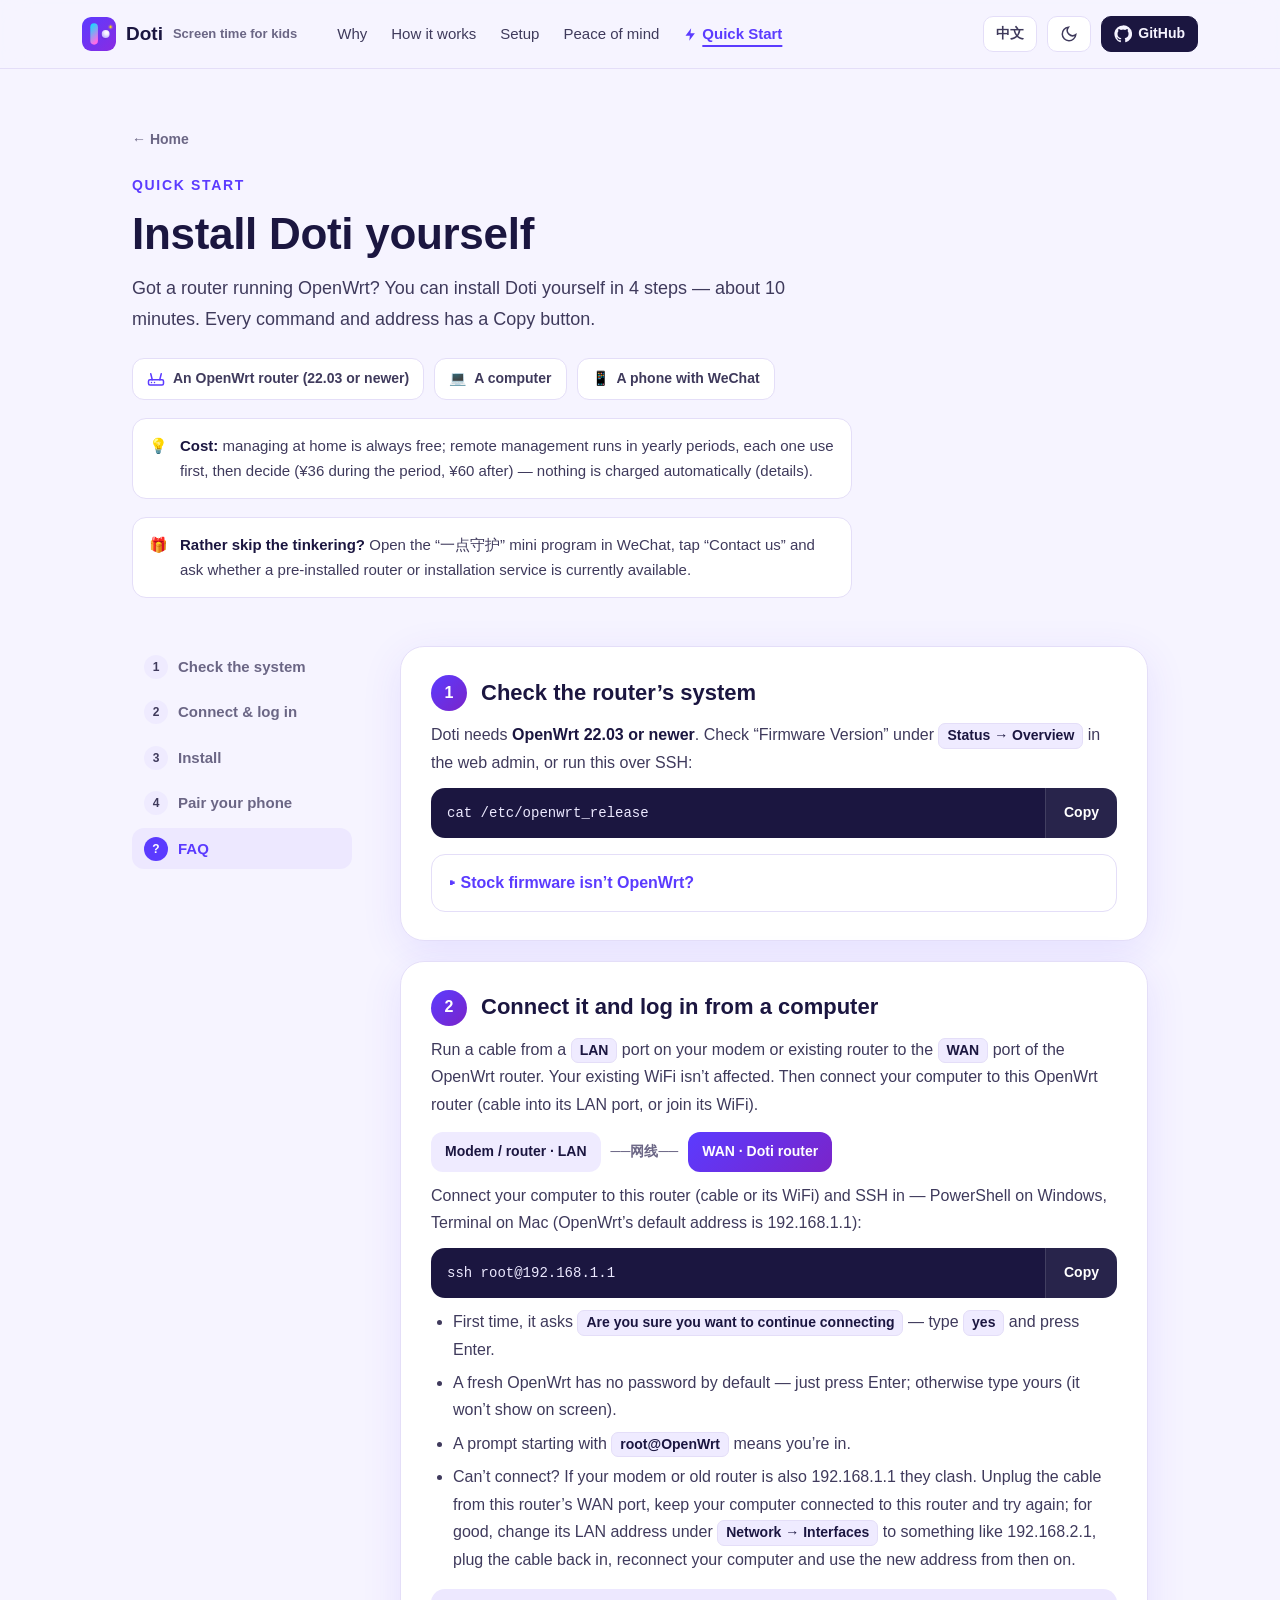
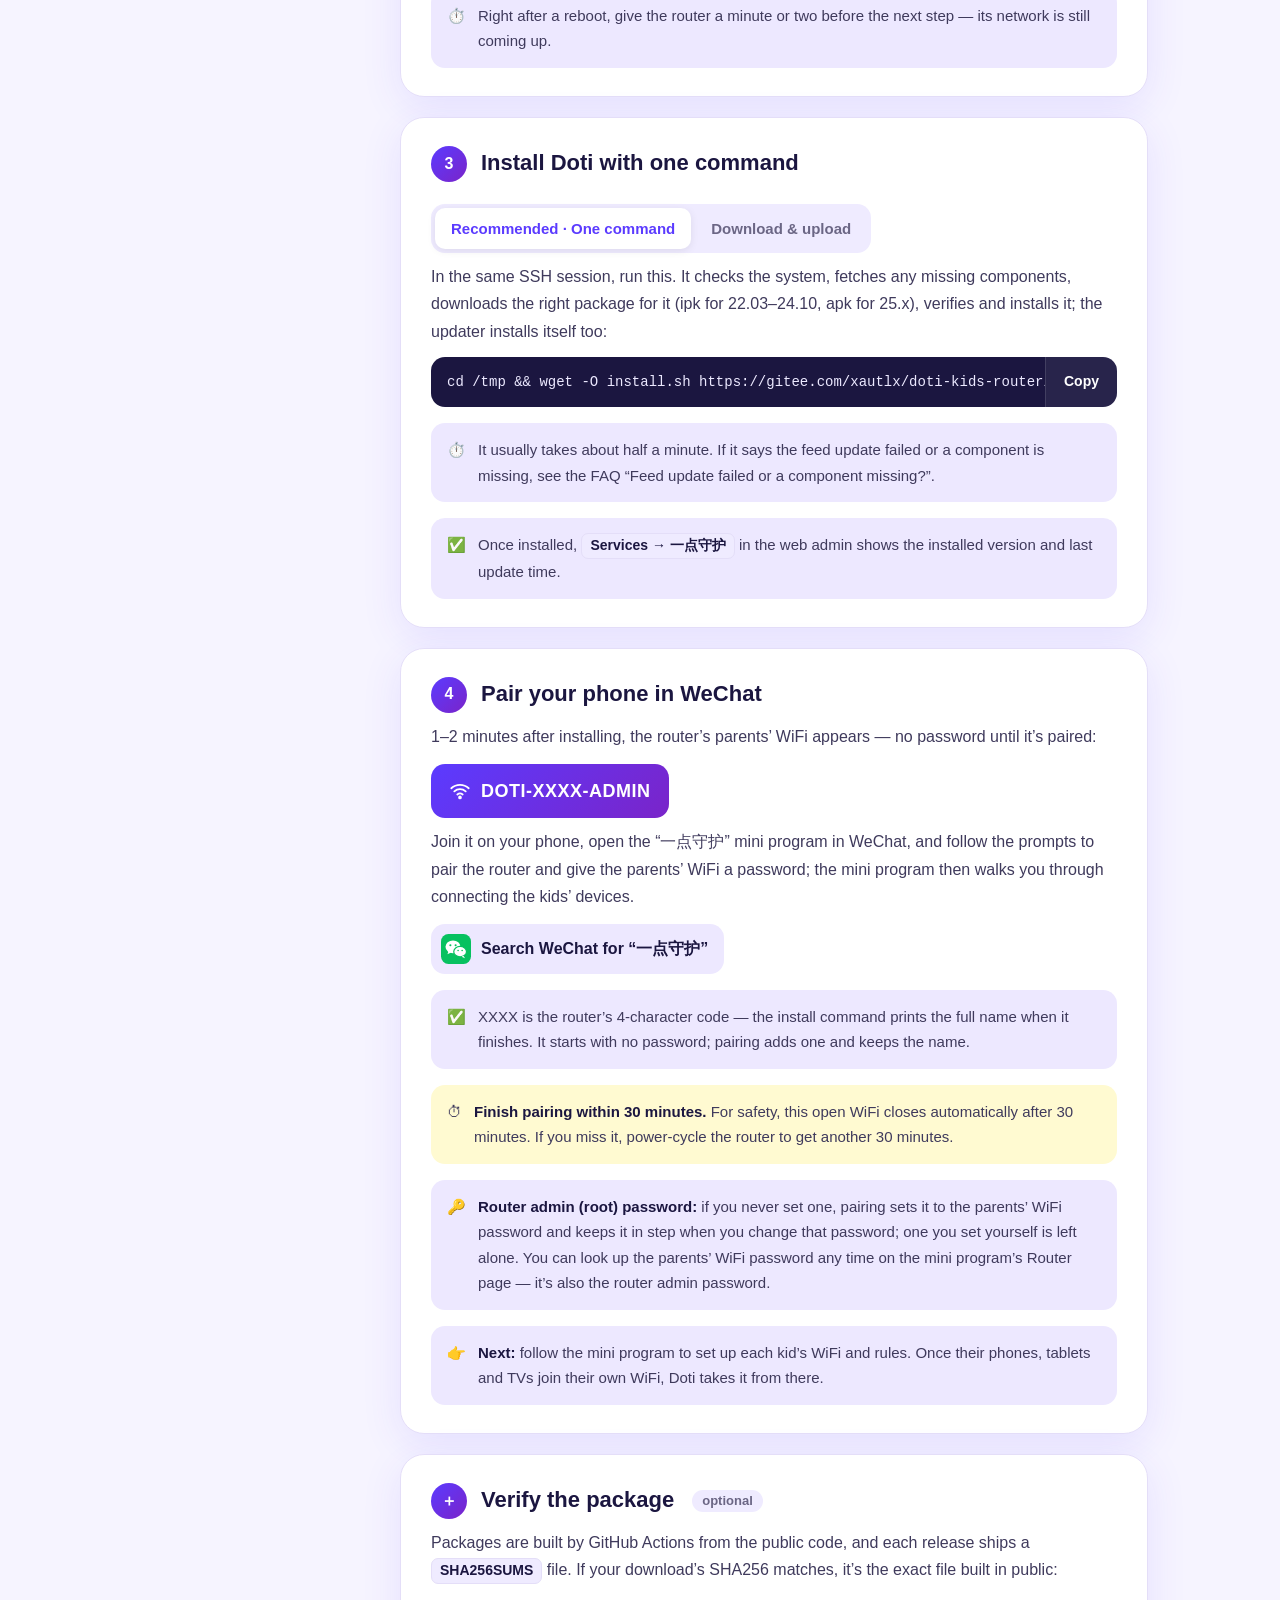
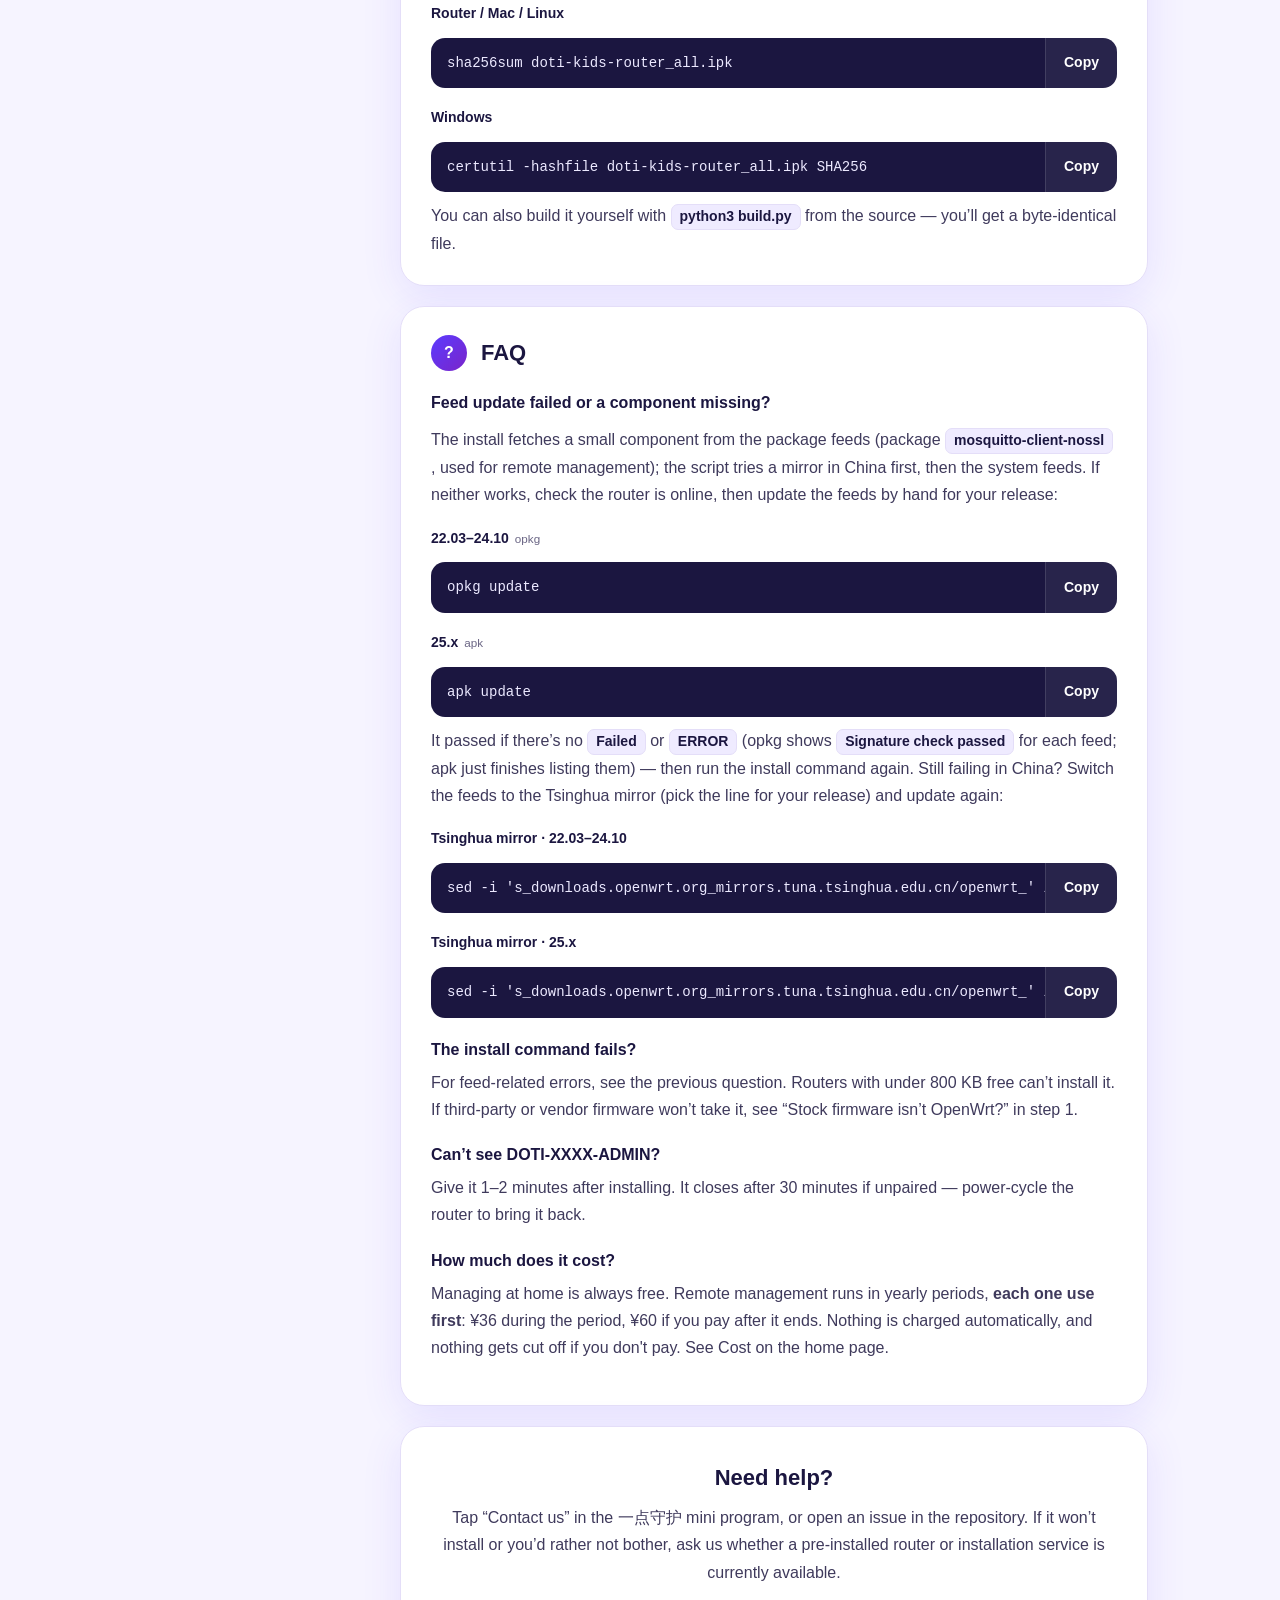
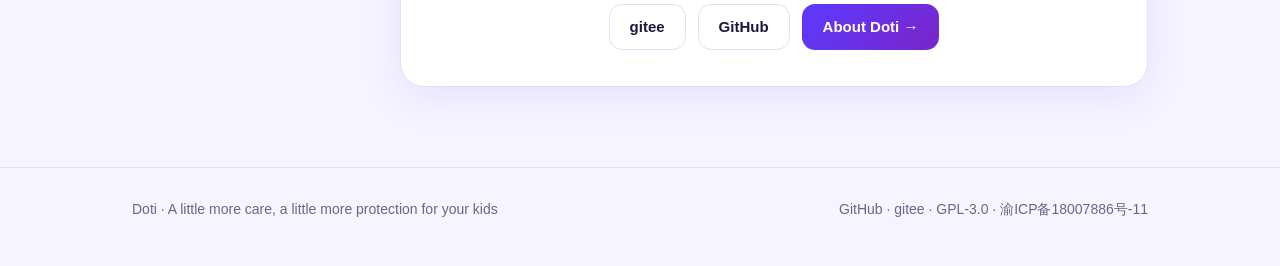
==== commit 3fdc0e6f: "页头标志更新" ====
--- a/doti-kids-router/quick-start/index.html
+++ b/doti-kids-router/quick-start/index.html
@@ -189,7 +189,7 @@
 
 <header class="nav">
   <div class="wrap">
-    <a class="brand" href="../"><img class="lk l" lang="zh" src="../assets/logo-lockup.svg?v=4bc1366a" alt="一点守护 www.doti.top"><img class="lk d" lang="zh" src="../assets/logo-lockup-dark.svg?v=474ea081" alt="一点守护 www.doti.top"><img lang="en" src="../assets/logo.svg" alt=""><span lang="en">Doti</span><small lang="en">Screen time for kids</small></a>
+    <a class="brand" href="../"><img class="lk l" lang="zh" src="../assets/logo-lockup.svg?v=c8c91ad1" alt="一点守护 www.doti.top"><img class="lk d" lang="zh" src="../assets/logo-lockup-dark.svg?v=7fb263a0" alt="一点守护 www.doti.top"><img lang="en" src="../assets/logo.svg" alt=""><span lang="en">Doti</span><small lang="en">Screen time for kids</small></a>
     <nav class="links">
       <a href="../#why"><span lang="zh">为什么</span><span lang="en">Why</span></a>
       <a href="../#how"><span lang="zh">怎么工作</span><span lang="en">How it works</span></a>
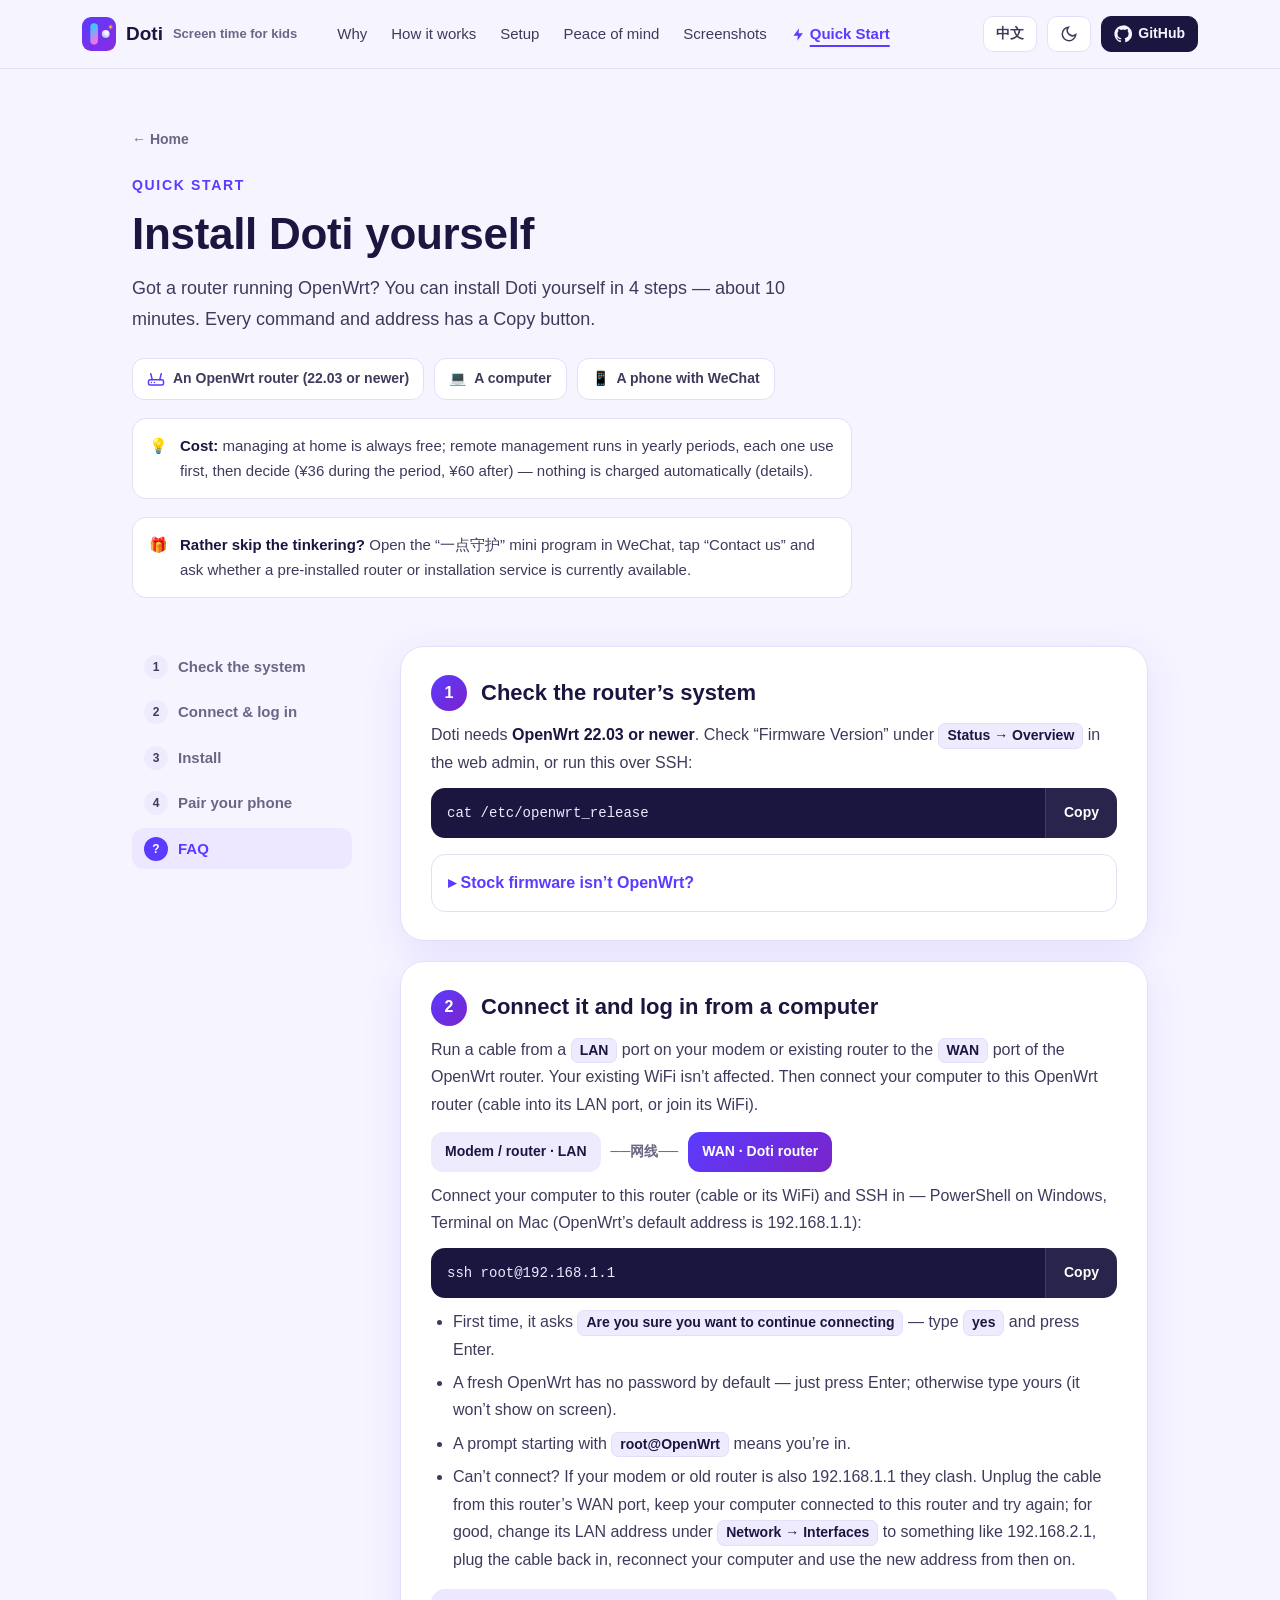
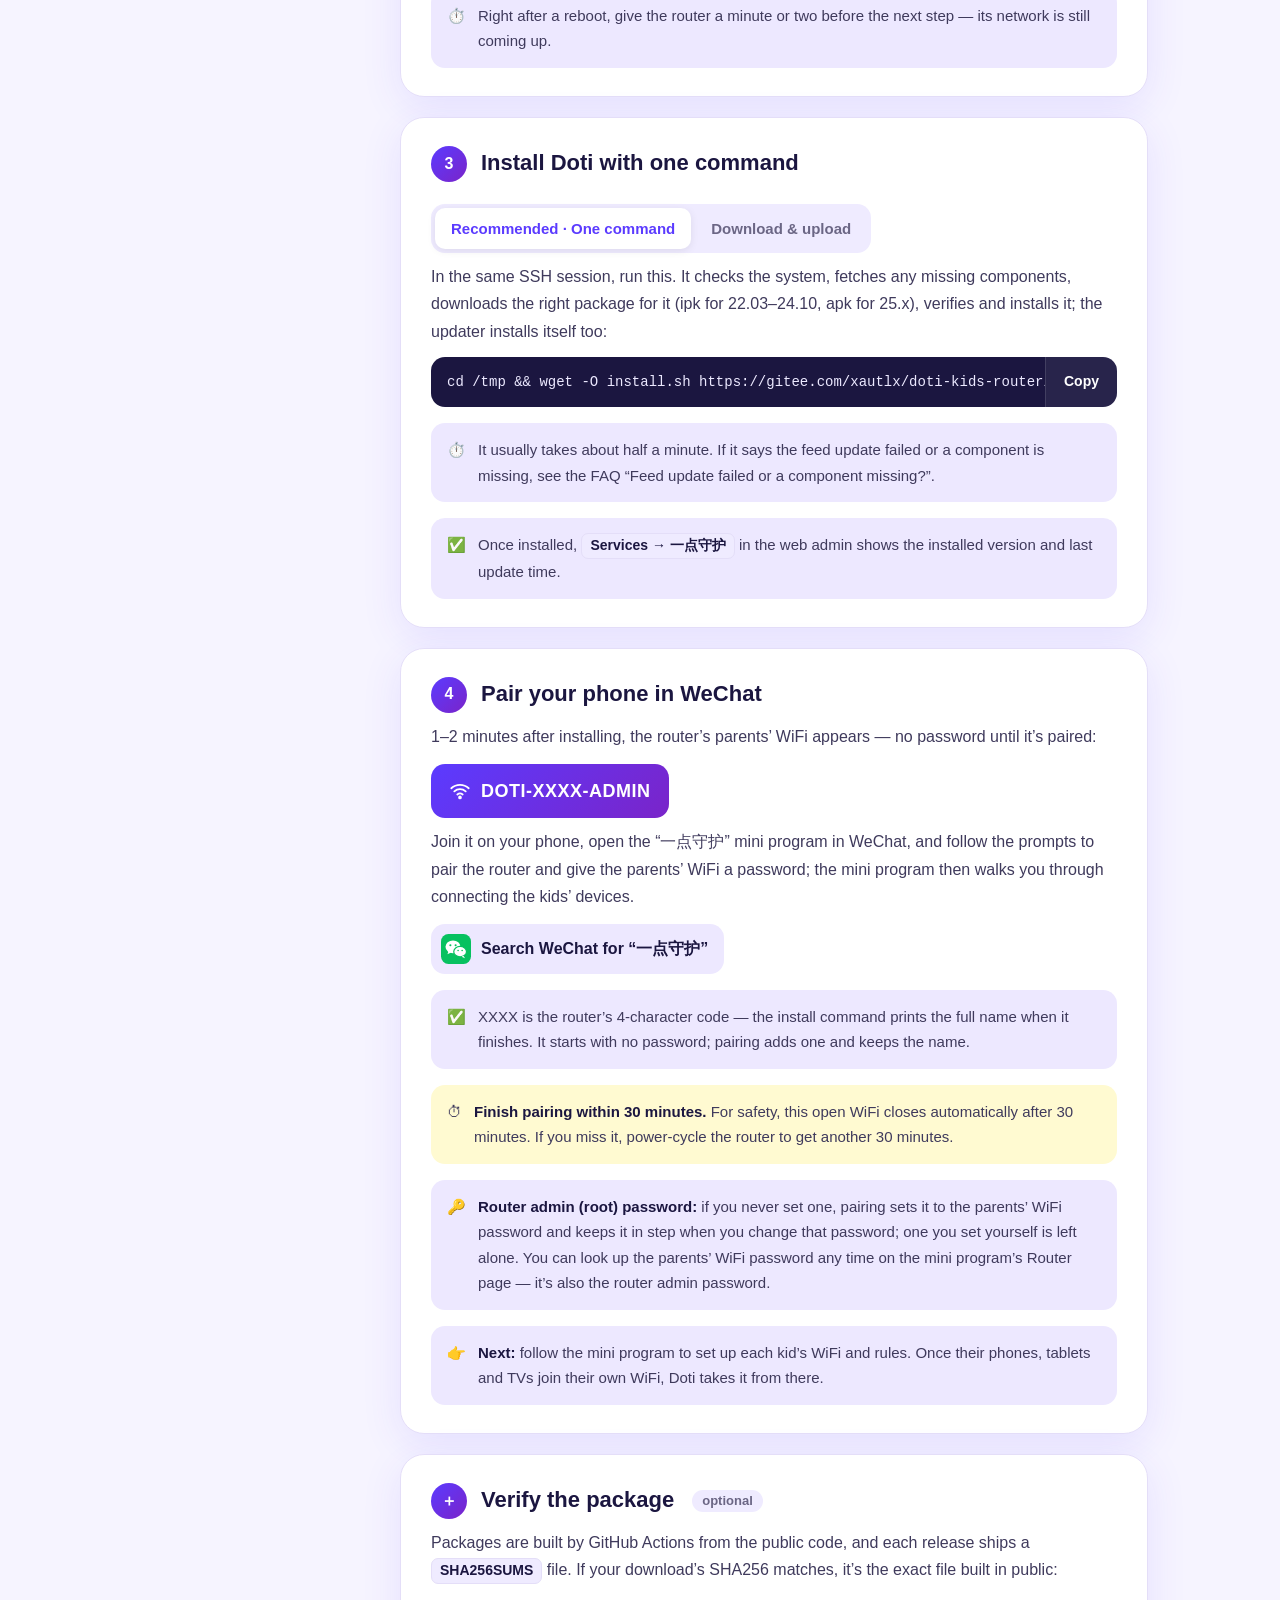
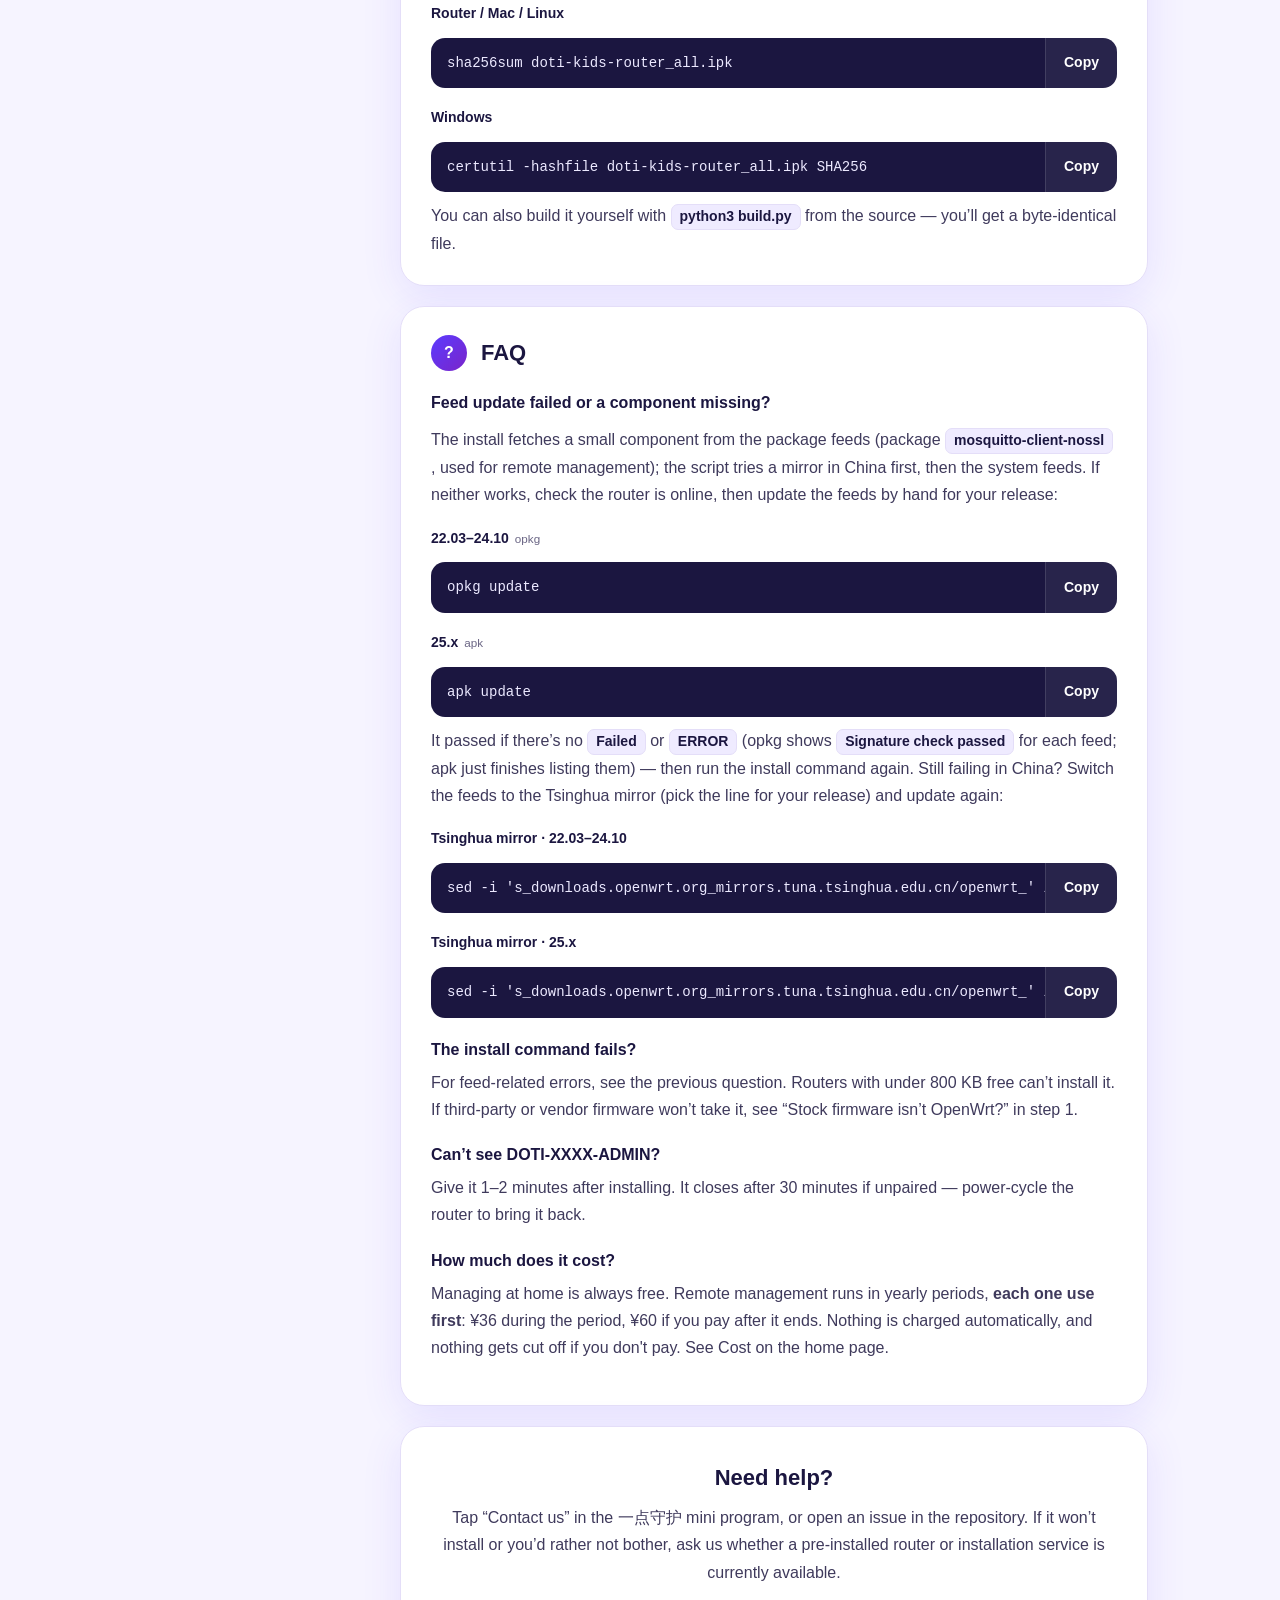
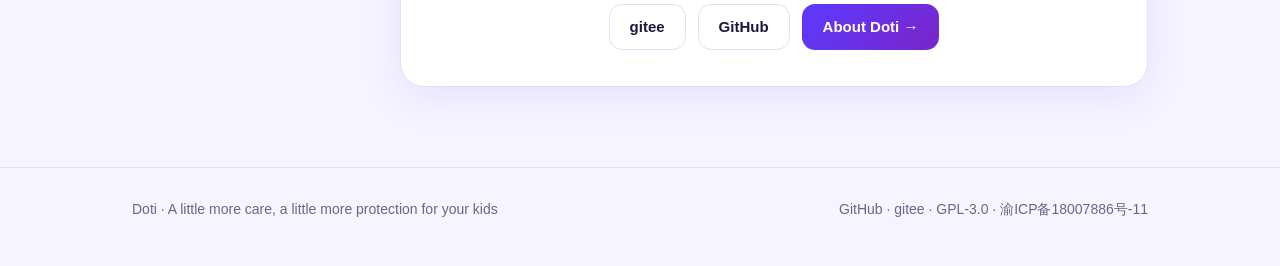
==== commit 9cecf6ab: "更新项目主页" ====
--- a/doti-kids-router/quick-start/index.html
+++ b/doti-kids-router/quick-start/index.html
@@ -173,6 +173,8 @@
   .copy{flex-direction:column}
   .copy button{border-left:0;border-top:1px solid rgba(255,255,255,.12);padding:10px}
 }
+/* 界面一览只在电脑端有（首页窄屏不显示那一块），菜单项跟着藏 */
+@media (max-width:900px){.nav-shots{display:none!important}}
 </style>
 <!-- 百度统计 -->
 <script>
@@ -195,6 +197,7 @@
       <a href="../#how"><span lang="zh">怎么工作</span><span lang="en">How it works</span></a>
       <a href="../#setup"><span lang="zh">怎么用</span><span lang="en">Setup</span></a>
       <a href="../#trust"><span lang="zh">使用安心</span><span lang="en">Peace of mind</span></a>
+      <a href="../#shots" class="nav-shots"><span lang="zh">界面一览</span><span lang="en">Screenshots</span></a>
       <a class="qs on" href="./" aria-current="page"><svg viewBox="0 0 24 24" fill="currentColor" aria-hidden="true"><path d="M13 2 4 14h7l-1 8 9-12h-7l1-8z"/></svg><span lang="zh">快速开始</span><span lang="en">Quick Start</span></a>
     </nav>
     <div class="tools">
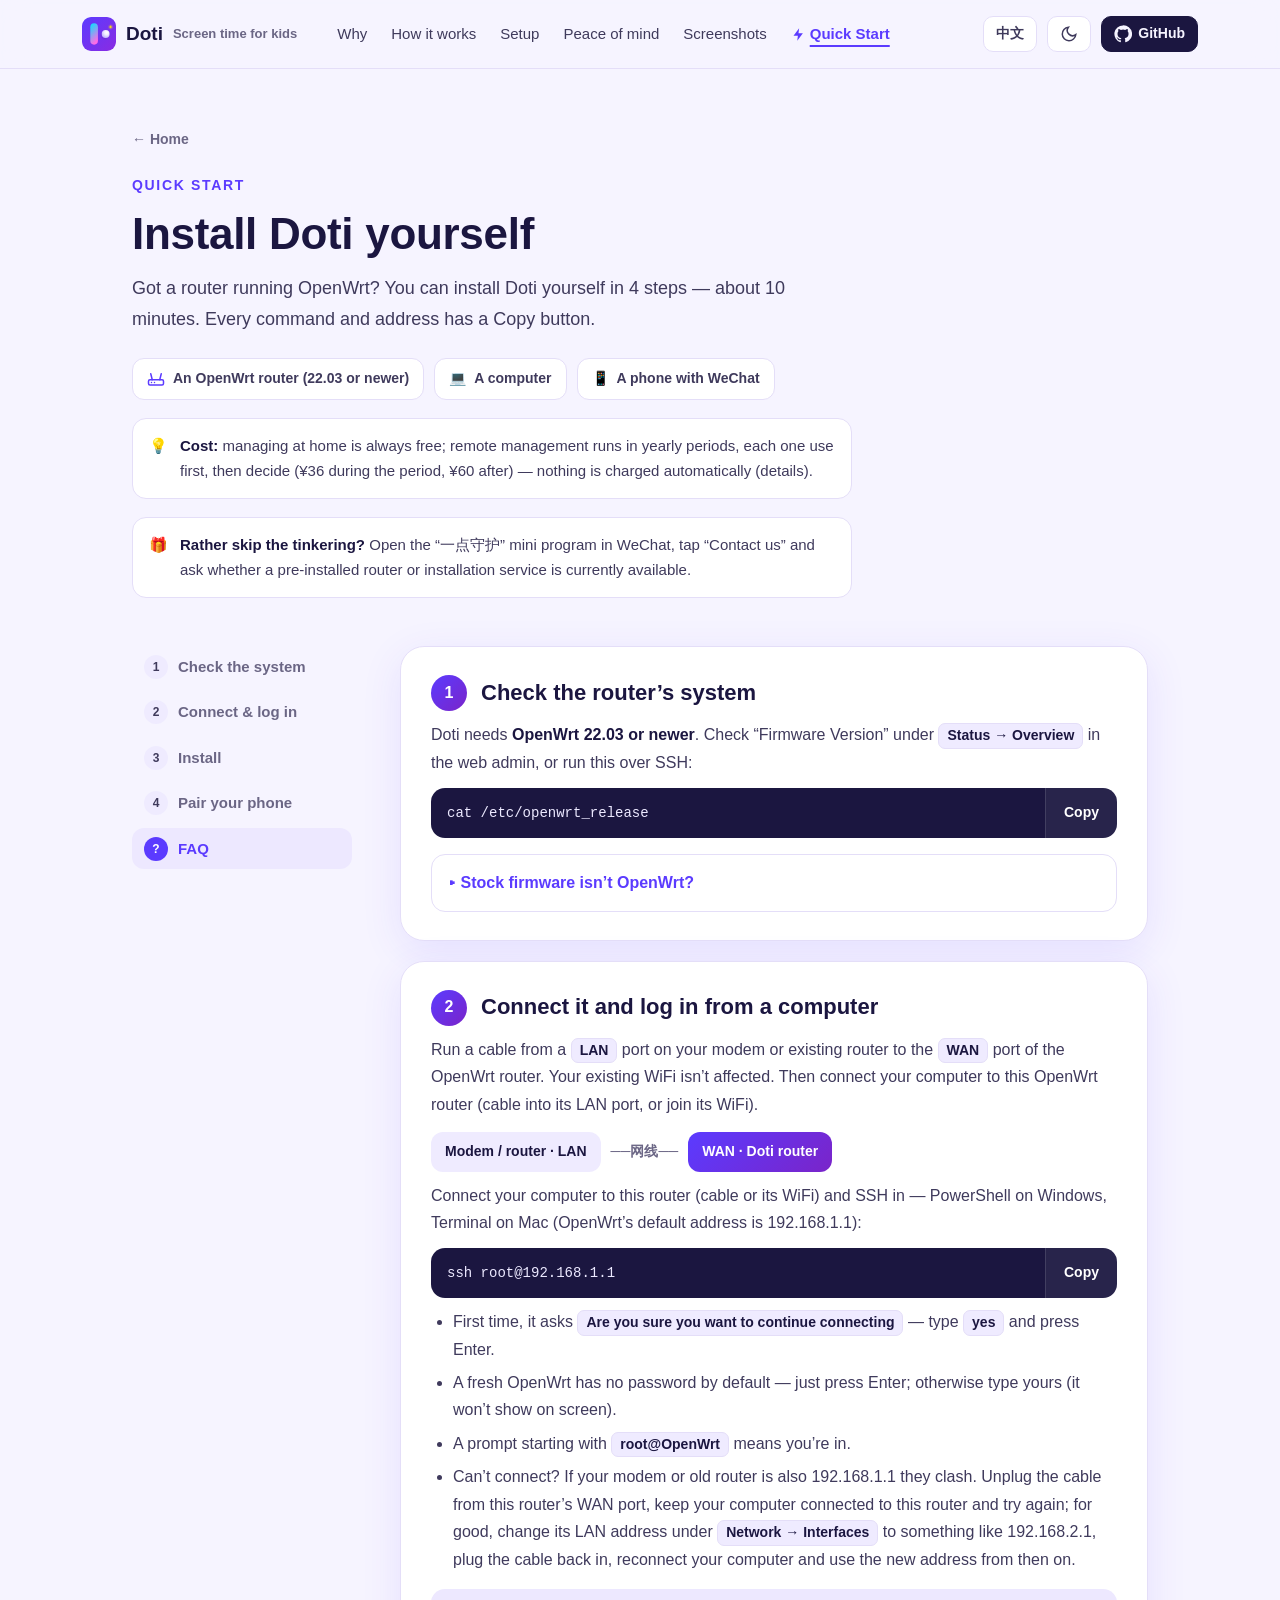
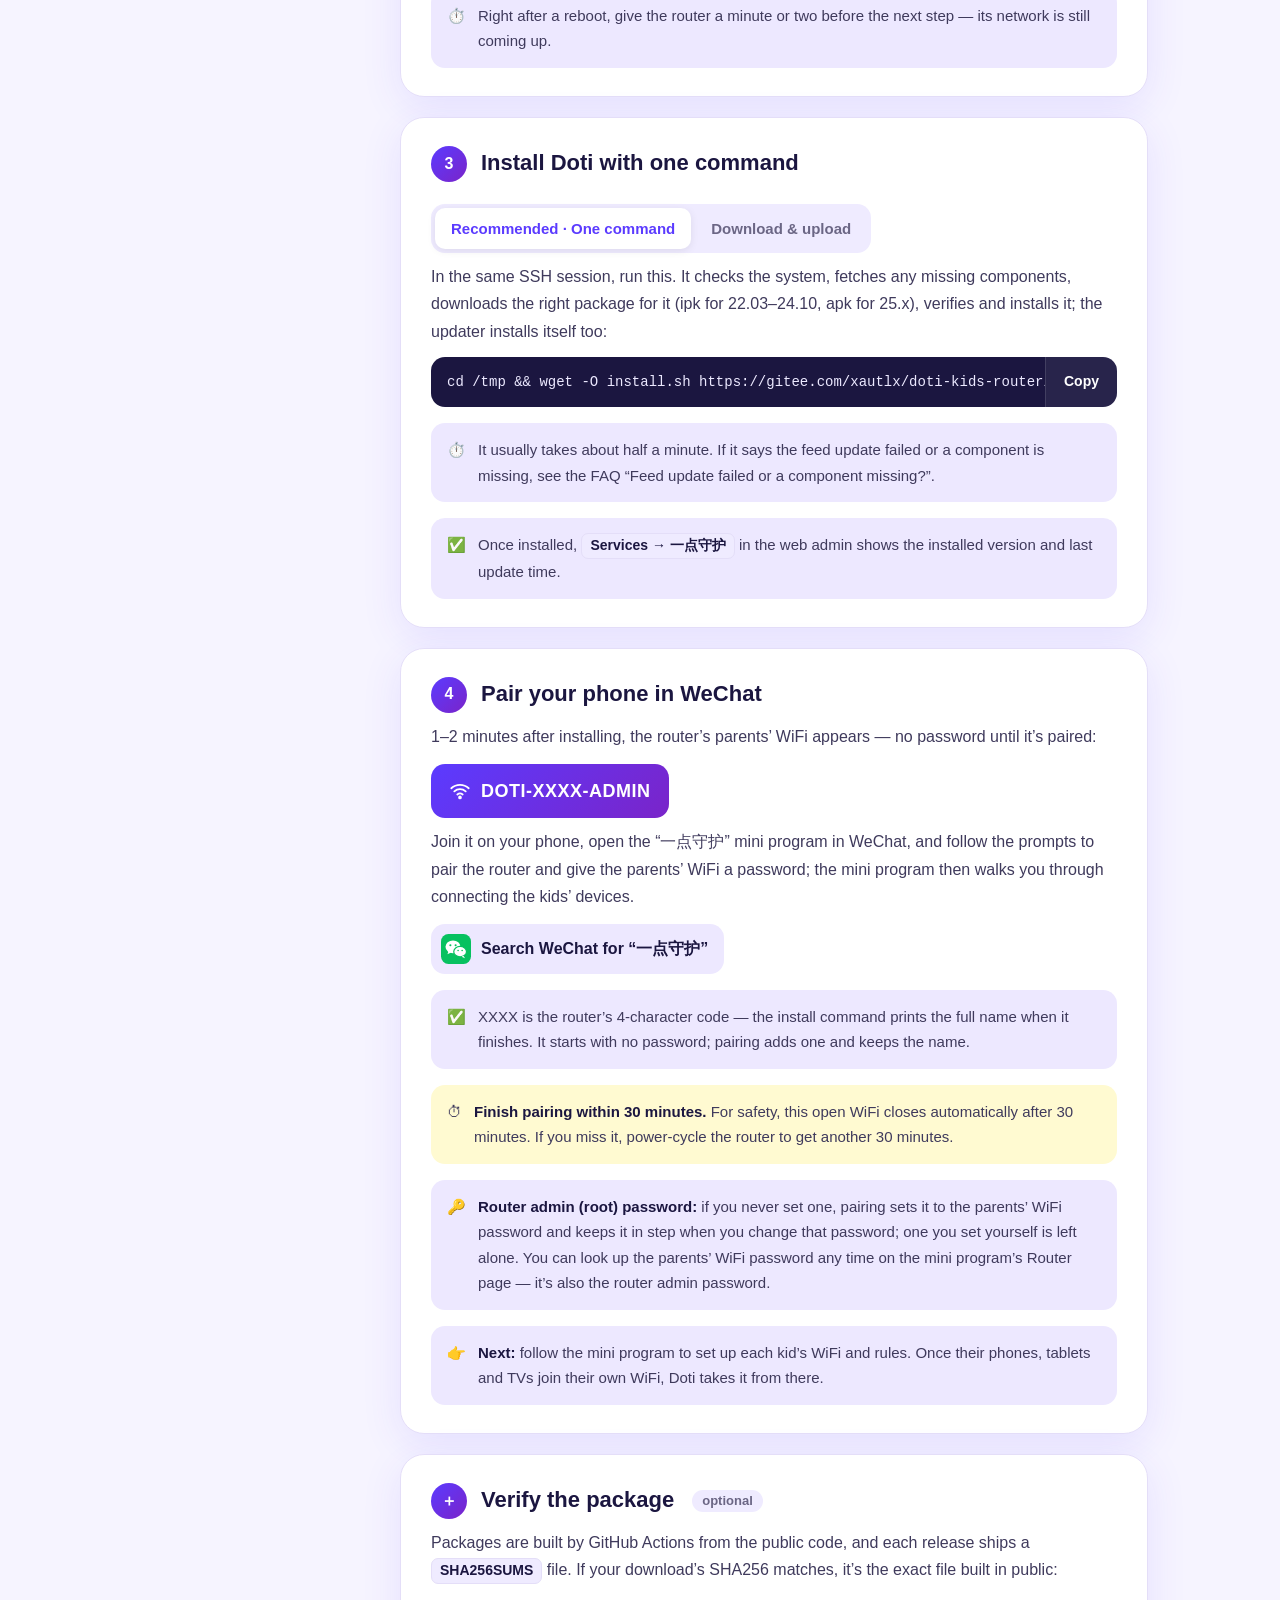
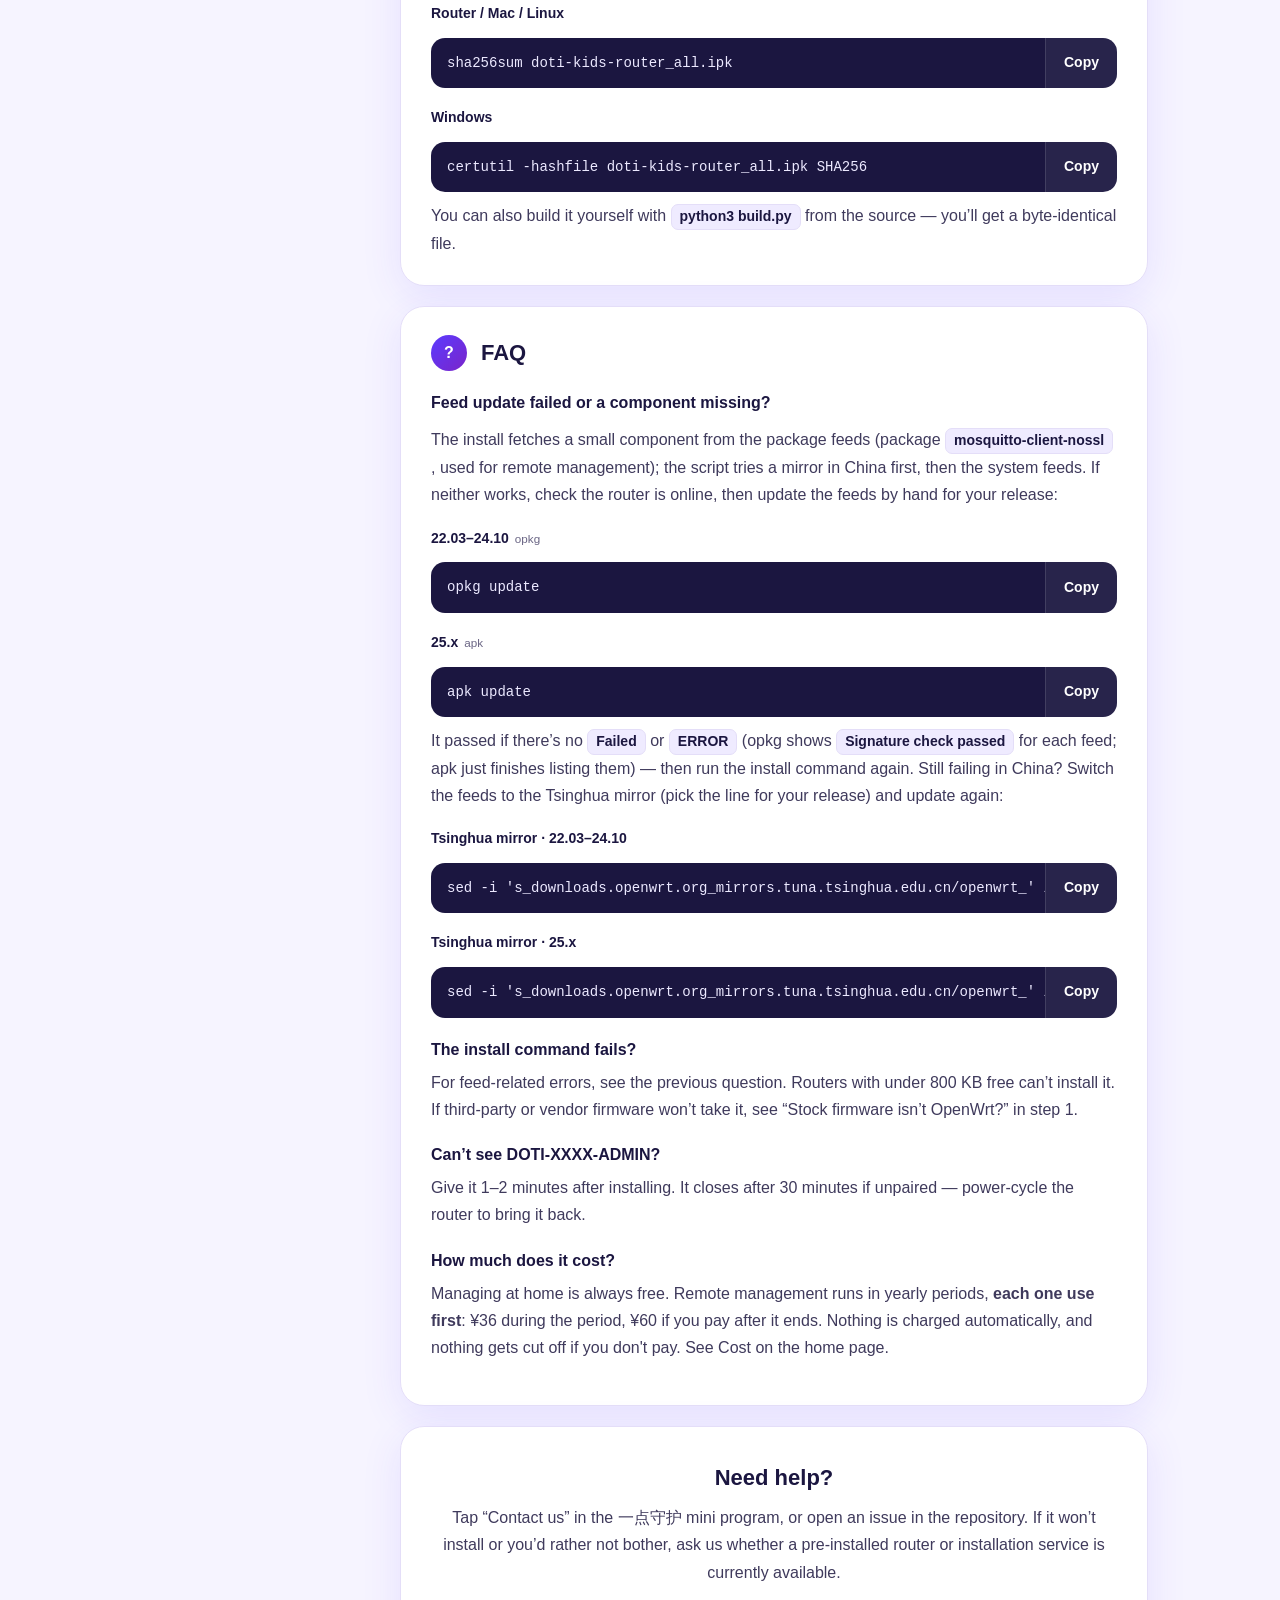
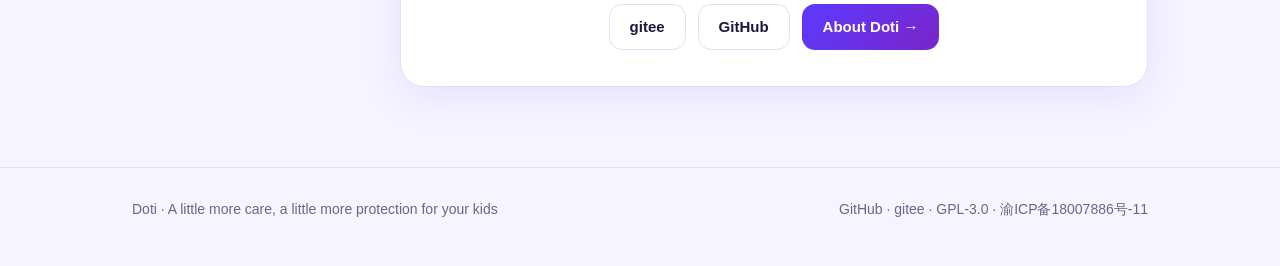
==== commit ed56410a: "更新项目主页" ====
--- a/doti-kids-router/quick-start/index.html
+++ b/doti-kids-router/quick-start/index.html
@@ -422,5 +422,34 @@
   }
 })();
 </script>
+<script>
+// 百度统计事件（推广埋点，130.BIZ/030.MKT §7）：只记点了什么，不记身份；百度统计没加载出来也不影响页面
+(function () {
+  function ev(c, a, l) { try { window._hmt && _hmt.push(['_trackEvent', c, a, l || '']) } catch (e) {} }
+  // 外链和站内跳转：按去哪分
+  function where(h) {
+    if (/quick-start/.test(h)) return 'quickstart'
+    if (/releases/.test(h)) return 'release'
+    if (/github\.com/.test(h)) return 'github'
+    if (/gitee\.com/.test(h)) return 'gitee'
+    return ''
+  }
+  document.addEventListener('click', function (e) {
+    var a = e.target.closest && e.target.closest('a[href]')
+    if (a) { var w = where(a.getAttribute('href')); if (w) ev('link', w, location.pathname) }
+    var b = e.target.closest && e.target.closest('[data-copy]')
+    if (b) { var s = b.getAttribute('data-copy'); ev('copy', /install\.sh/.test(s) ? 'install' : /opkg|apk|distfeeds/.test(s) ? 'feed' : /sha256/i.test(s) ? 'sha256' : 'other', s.slice(0, 60)) }
+    var z = e.target.closest && e.target.closest('[data-zoom]')
+    if (z) ev('shots', 'zoom', z.getAttribute('href'))
+  }, true)
+  // 首屏手机演示：第一次碰（每次打开页面只记一次），之后每个按钮动作
+  var ph = document.getElementById('dphone')
+  if (ph) {
+    var hit = false
+    ph.addEventListener('pointerdown', function () { if (!hit) { hit = true; ev('demo', 'touch') } })
+    ph.addEventListener('click', function (e) { var b = e.target.closest && e.target.closest('[data-a]'); if (b) ev('demo', b.getAttribute('data-a')) })
+  }
+})();
+</script>
 </body>
 </html>
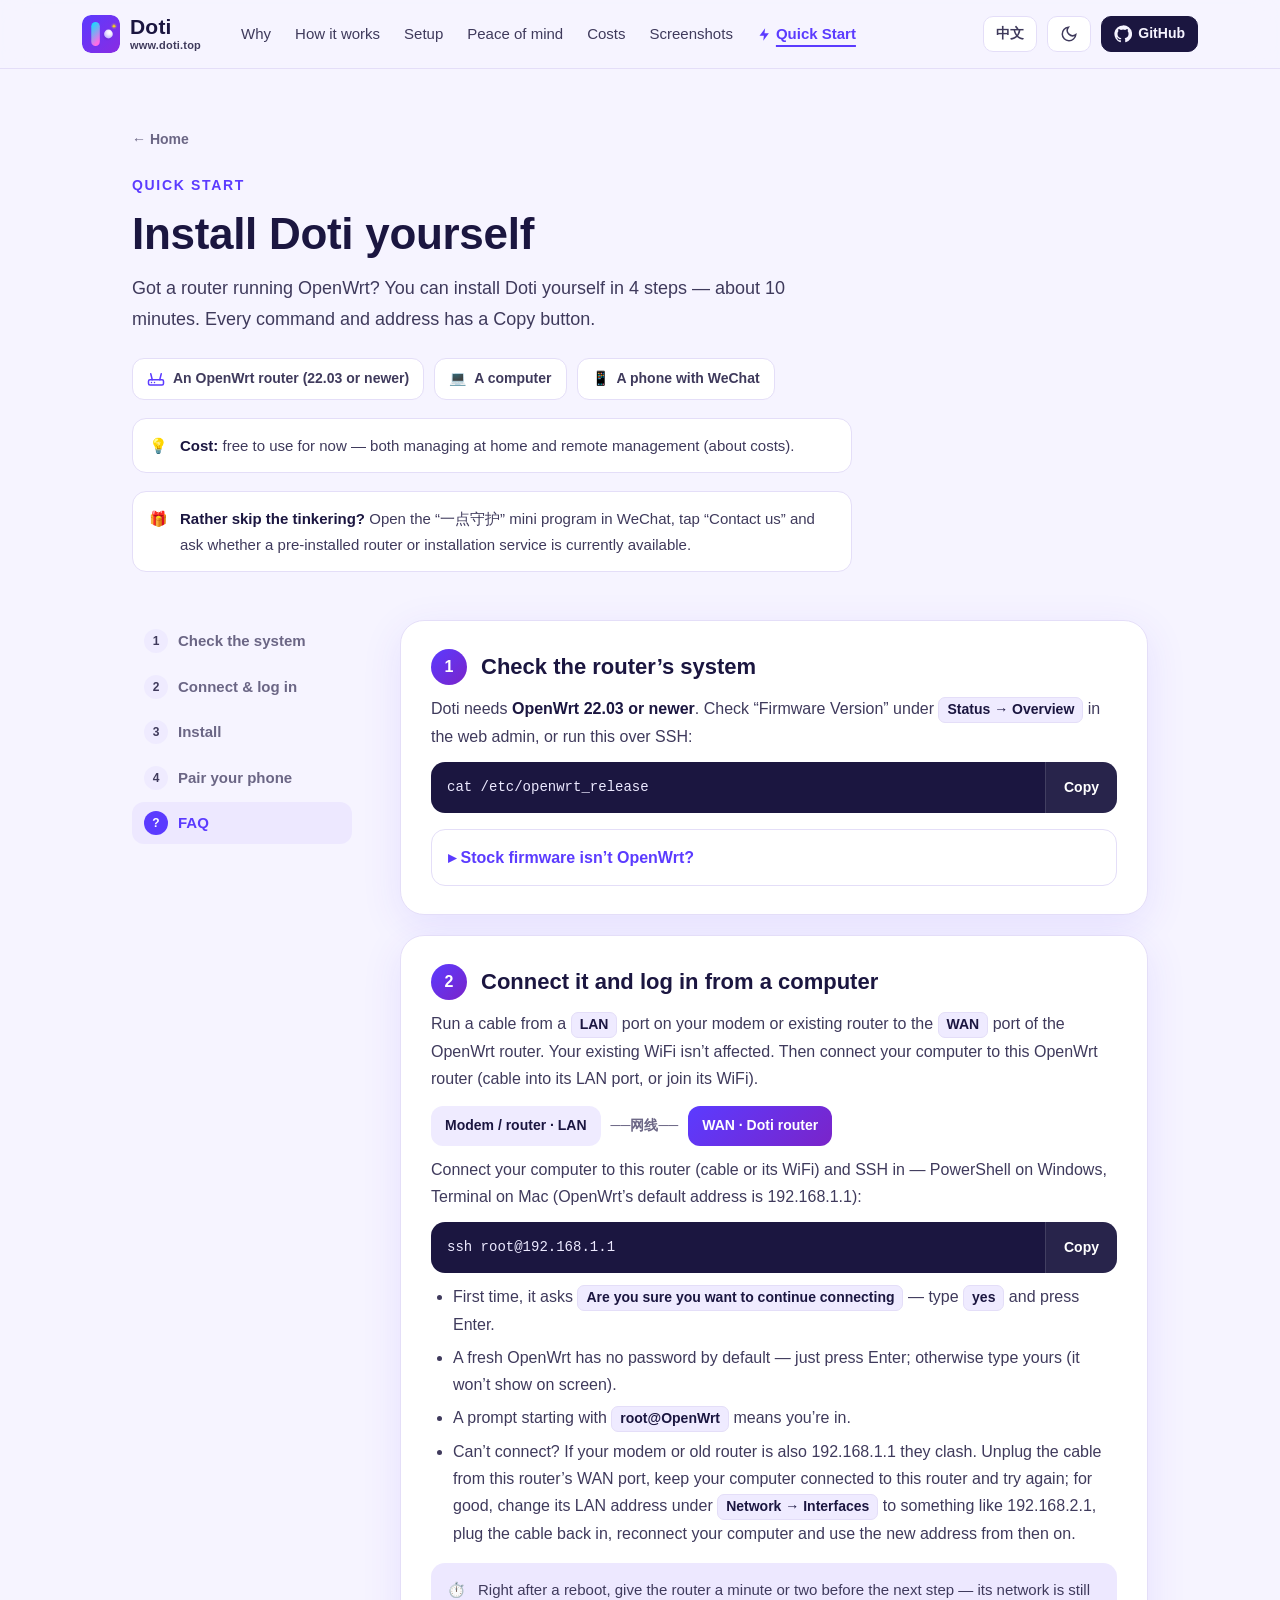
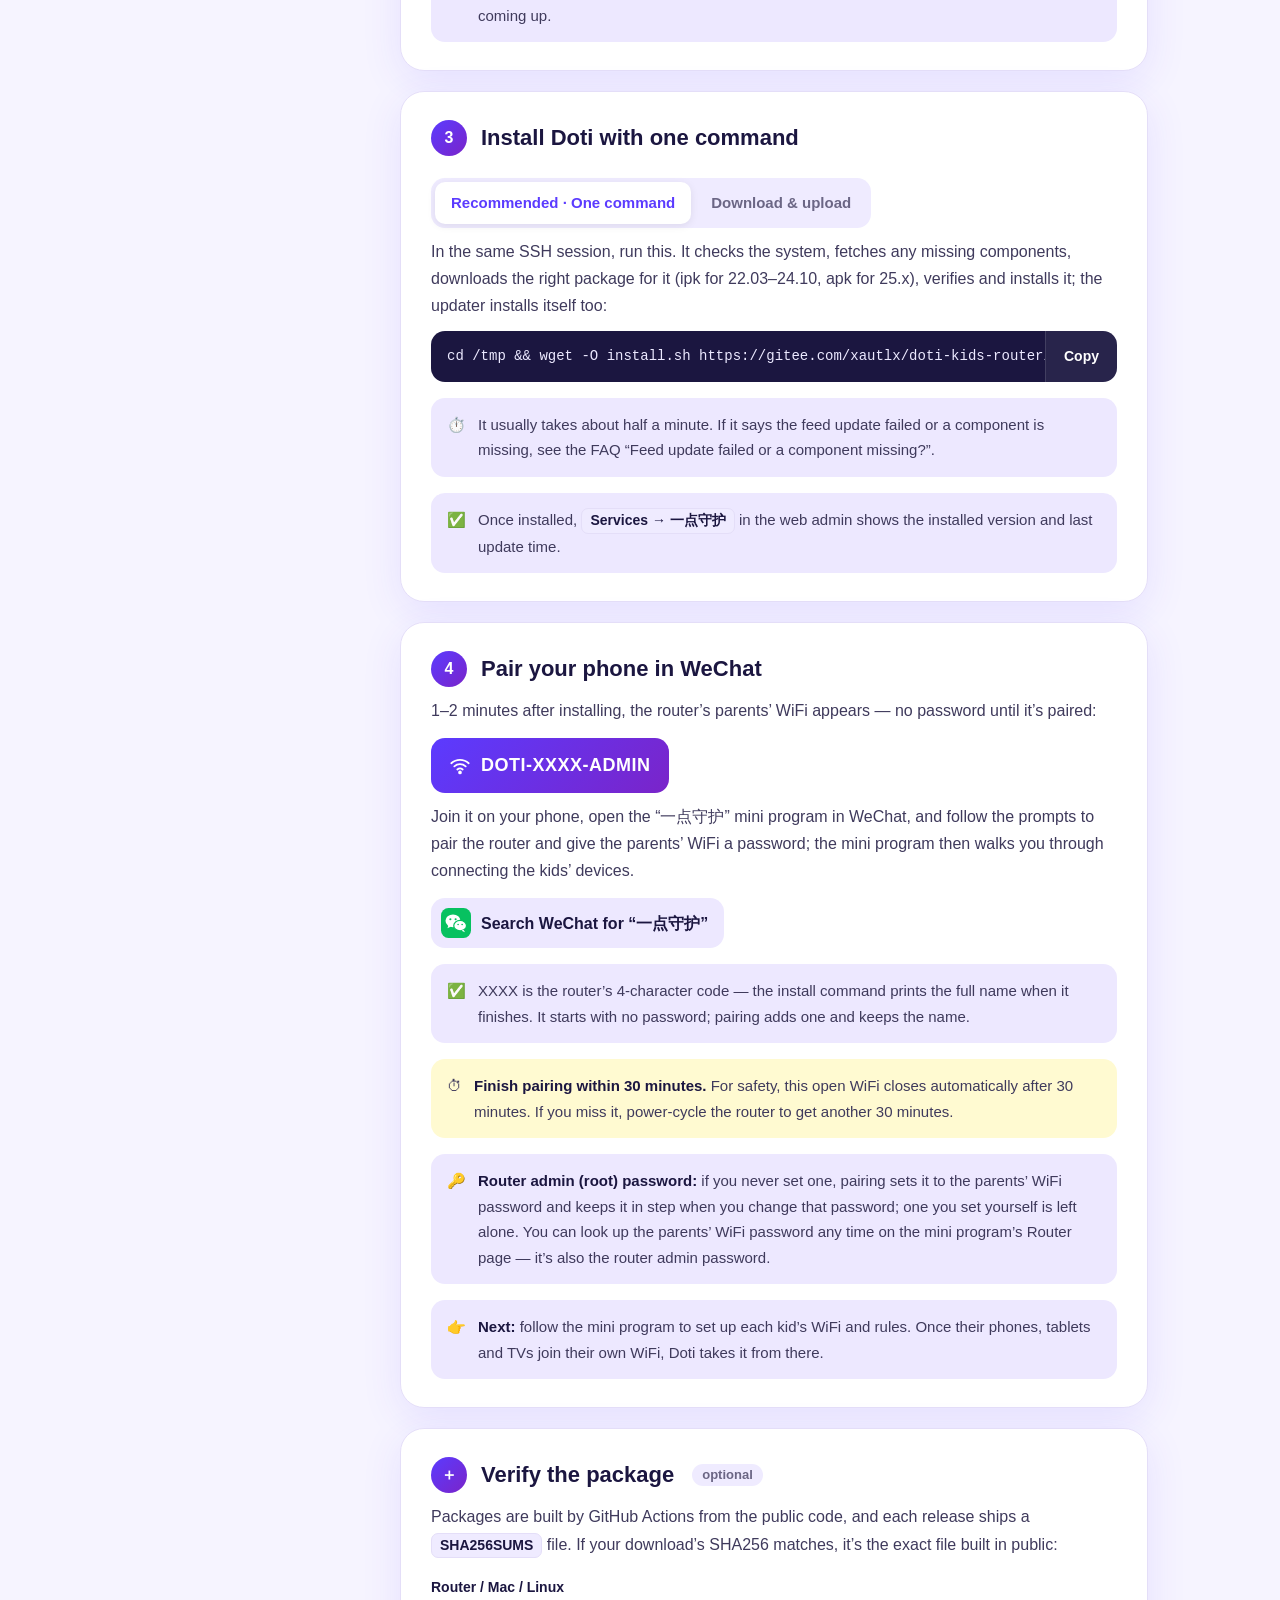
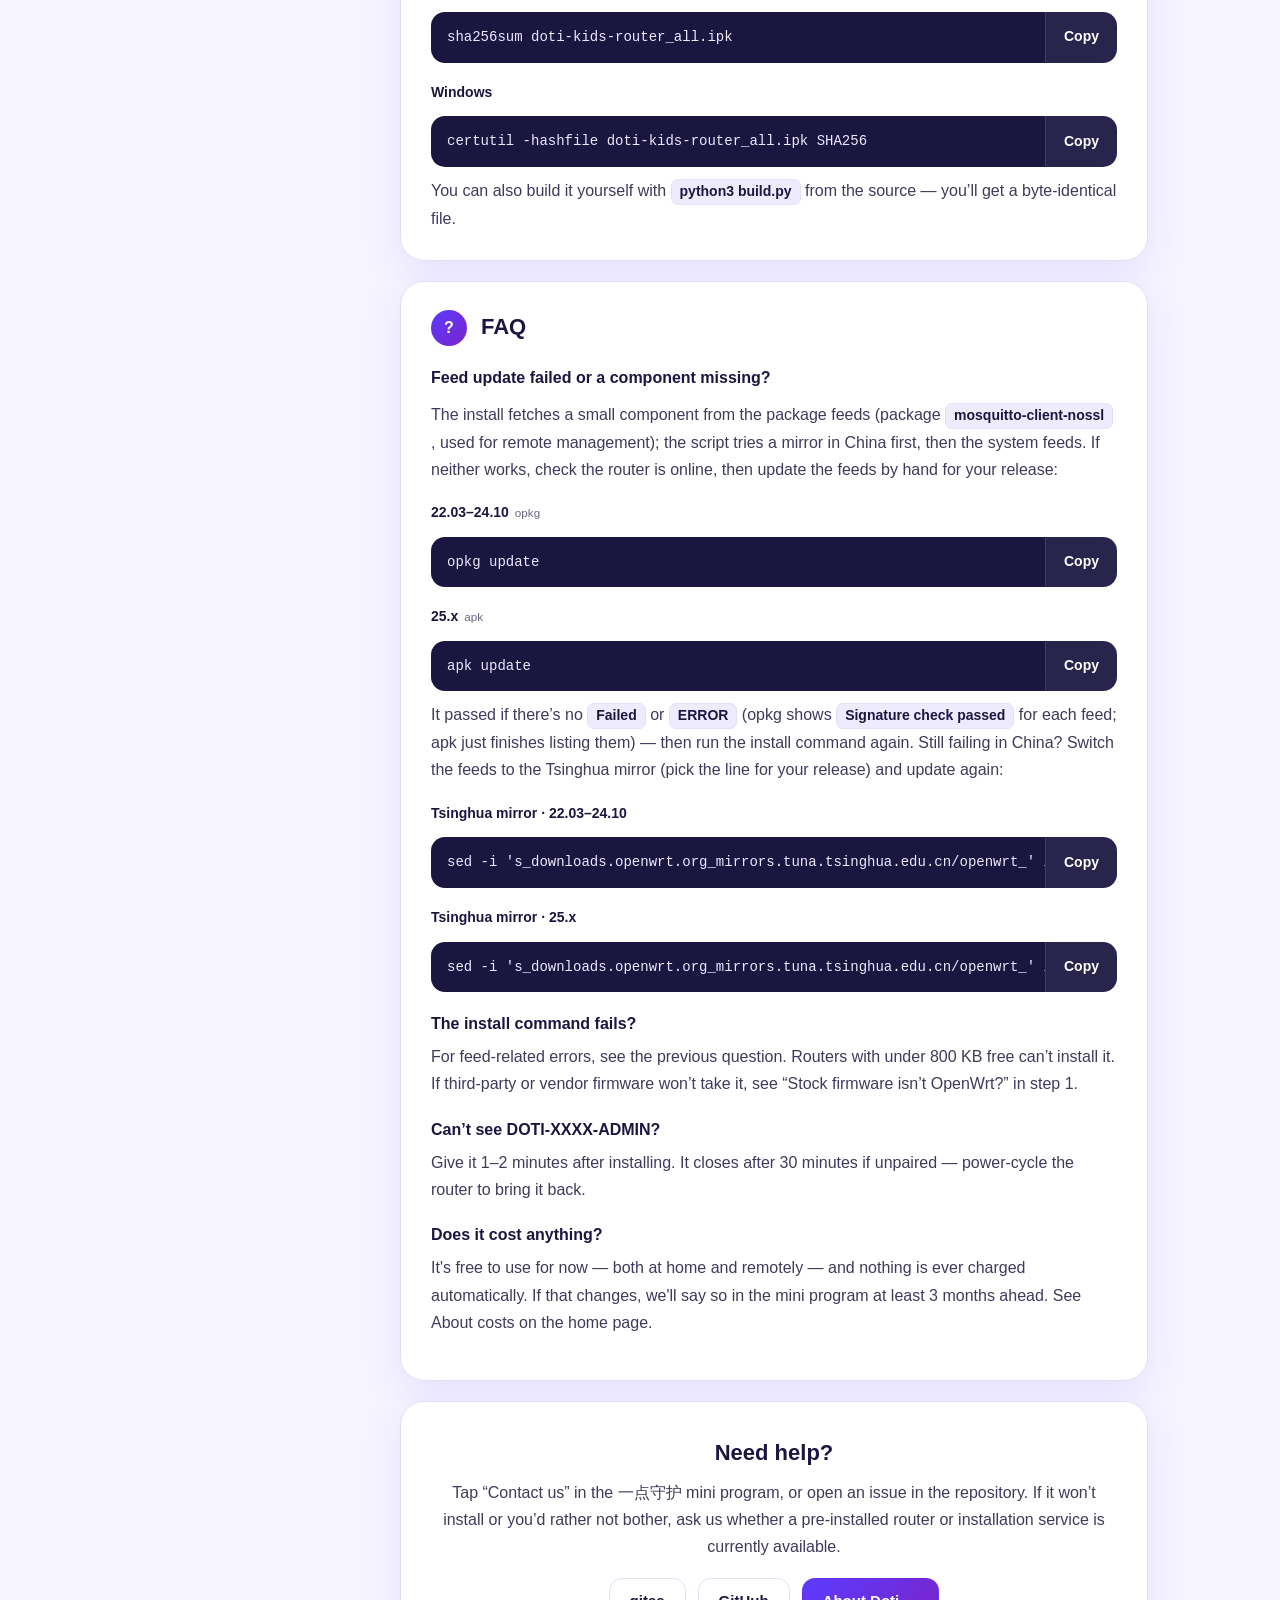
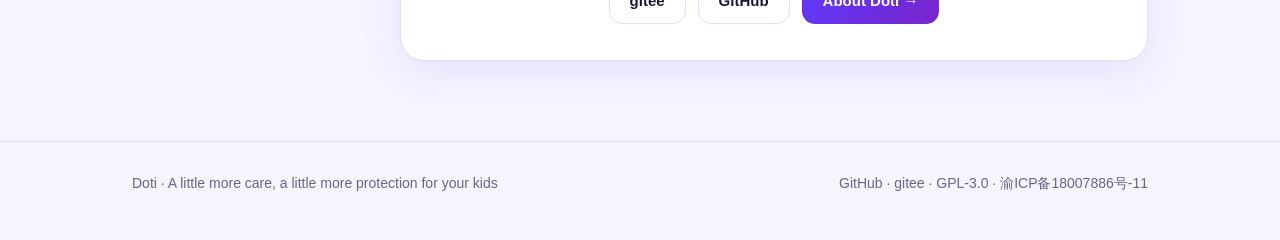
==== commit 876b3c3e: "更新项目主页" ====
--- a/doti-kids-router/quick-start/index.html
+++ b/doti-kids-router/quick-start/index.html
@@ -1,455 +1,14 @@
 <!doctype html>
-<html lang="zh-CN" data-lang="zh">
+<html lang="zh-CN">
 <head>
 <meta charset="utf-8">
-<meta name="viewport" content="width=device-width, initial-scale=1">
-<title>快速开始 · 自己安装一点守护 | 一点守护</title>
-<meta name="description" content="把一点守护装到自己的 OpenWrt 路由器：确认系统、接好路由器、一条命令安装、手机连上不用密码的 DOTI-XXXX-ADMIN 用微信小程序「一点守护」绑定。">
-<meta name="robots" content="index,follow">
-<meta name="theme-color" content="#5b3bff">
-<link rel="canonical" href="https://doti.top/quick-start/">
-<meta property="og:type" content="article">
-<meta property="og:site_name" content="一点守护 Doti">
-<meta property="og:title" content="快速开始 · 自己安装一点守护">
-<meta property="og:description" content="OpenWrt 22.03 及以上路由器，四步装好，家长不用懂网络。">
-<meta property="og:url" content="https://doti.top/quick-start/">
-<meta property="og:image" content="https://doti.top/assets/og.jpg">
-<link rel="icon" href="../assets/logo.svg" type="image/svg+xml">
-<link rel="apple-touch-icon" href="../assets/apple-touch-icon.png">
-<style>
-:root{
-  --bg:#f6f4ff;--bg2:#efebff;--card:#fff;--line:#e4def8;
-  --t1:#1b1640;--t2:#3f3a5c;--t3:#6b6685;
-  --brand:#5b3bff;--brand2:#8a2be2;--brand-soft:#ede8ff;
-  --hero:linear-gradient(135deg,#5b3bff 0%,#7a24c9 100%);
-  --spark:#ffea4d;--code:#1b1640;--on-code:#ece9ff;--ok:#16a34a;
-  --shadow:0 10px 40px rgba(91,59,255,.10);--shadow-lg:0 24px 60px rgba(91,59,255,.18);
-  --wire:#b3a8e6;
-}
-@media (prefers-color-scheme:dark){:root:not([data-theme="light"]){
-  --bg:#0f0c1f;--bg2:#151129;--card:#1c1836;--line:#2e2852;
-  --t1:#ece9ff;--t2:#cbc5ea;--t3:#9f98c2;
-  --brand:#8f7bff;--brand2:#a855f7;--brand-soft:rgba(106,76,255,.2);
-  --code:#0b0918;--on-code:#ece9ff;--ok:#4ade80;
-  --shadow:0 10px 40px rgba(0,0,0,.35);--shadow-lg:0 24px 60px rgba(0,0,0,.5);
-  --wire:#4c4380;
-}}
-:root[data-theme="dark"]{
-  --bg:#0f0c1f;--bg2:#151129;--card:#1c1836;--line:#2e2852;
-  --t1:#ece9ff;--t2:#cbc5ea;--t3:#9f98c2;
-  --brand:#8f7bff;--brand2:#a855f7;--brand-soft:rgba(106,76,255,.2);
-  --code:#0b0918;--on-code:#ece9ff;--ok:#4ade80;
-  --shadow:0 10px 40px rgba(0,0,0,.35);--shadow-lg:0 24px 60px rgba(0,0,0,.5);
-  --wire:#4c4380;
-}
-*{box-sizing:border-box}
-html{scroll-behavior:smooth;scroll-padding-top:84px}
-body{margin:0;background:var(--bg);color:var(--t1);font:16px/1.7 -apple-system,BlinkMacSystemFont,"PingFang SC","Hiragino Sans GB","Microsoft YaHei","Segoe UI",Roboto,sans-serif;-webkit-font-smoothing:antialiased}
-a{color:inherit;text-decoration:none}
-img{display:block}
-html[data-lang="zh"] [lang="en"],html[data-lang="en"] [lang="zh"]{display:none!important}
-.wrap{max-width:1080px;margin:0 auto;padding:0 32px}
-/* 顶栏（和首页一样） */
-.nav{position:sticky;top:0;z-index:20;background:color-mix(in srgb,var(--bg) 82%,transparent);backdrop-filter:saturate(1.4) blur(14px);-webkit-backdrop-filter:saturate(1.4) blur(14px);border-bottom:1px solid var(--line)}
-.nav .wrap{max-width:1180px;display:flex;align-items:center;gap:28px;height:68px}   /* 顶栏和首页同宽，正文仍 1080 */
-.brand{display:flex;align-items:center;gap:10px;font-weight:800;font-size:19px}
-.brand img{width:34px;height:34px;border-radius:9px}
-.brand small{font-weight:600;font-size:13px;color:var(--t3)}
-.brand img.lk{width:auto;height:40px;border-radius:0}
-.brand img.lk.d{display:none}
-@media (prefers-color-scheme:dark){:root:not([data-theme="light"]) .brand img.lk.l{display:none}:root:not([data-theme="light"]) .brand img.lk.d{display:block}}
-:root[data-theme="dark"] .brand img.lk.l{display:none}:root[data-theme="dark"] .brand img.lk.d{display:block}
-.links{display:flex;gap:24px;margin-left:12px;font-size:15px;color:var(--t2)}
-.links a:hover{color:var(--brand)}
-.links a.qs{display:inline-flex;align-items:center;gap:4px;color:var(--brand);font-weight:700}
-.links a.qs svg{width:15px;height:15px}
-.links a.qs.on{text-decoration:underline;text-underline-offset:6px;text-decoration-thickness:2px}
-.tools{margin-left:auto;display:flex;align-items:center;gap:10px}
-.tbtn{height:36px;min-width:36px;padding:0 12px;border-radius:10px;border:1px solid var(--line);background:var(--card);color:var(--t2);font:inherit;font-size:14px;font-weight:600;cursor:pointer;display:inline-flex;align-items:center;justify-content:center;gap:6px}
-.tbtn:hover{border-color:var(--brand);color:var(--brand)}
-.tbtn svg{width:18px;height:18px}
-.gh{background:var(--t1);color:var(--bg);border-color:var(--t1)}
-.gh:hover{color:var(--bg);opacity:.92}
-/* 页头 */
-.head{padding:56px 0 8px}
-.back{display:inline-flex;align-items:center;gap:6px;color:var(--t3);font-size:14px;font-weight:600}
-.back:hover{color:var(--brand)}
-.kicker{margin-top:22px;color:var(--brand);font-weight:800;font-size:14px;letter-spacing:.12em;text-transform:uppercase}
-h1{margin:8px 0 12px;font-size:44px;line-height:1.25;font-weight:850;letter-spacing:-.3px}
-.lead{margin:0;font-size:18px;color:var(--t2);max-width:720px}
-.needs{display:flex;flex-wrap:wrap;gap:10px;margin-top:24px}
-.needs>span{display:inline-flex;align-items:center;gap:8px;padding:8px 14px;border-radius:12px;background:var(--card);border:1px solid var(--line);font-size:14px;font-weight:600;color:var(--t2)}
-.needs i{font-style:normal}
-.needs .rt{width:18px;height:18px;display:block;color:var(--brand)}
-/* 主体：左侧步骤目录（电脑上跟随），右侧步骤 */
-.body{display:grid;grid-template-columns:220px 1fr;gap:48px;padding:40px 0 80px}
-.toc{position:sticky;top:96px;align-self:start;display:flex;flex-direction:column;gap:4px}
-.toc a{display:flex;align-items:center;gap:10px;padding:8px 12px;border-radius:12px;color:var(--t3);font-size:15px;font-weight:600}
-.toc a:hover,.toc a.on{background:var(--brand-soft);color:var(--brand)}
-.toc b{flex:none;width:24px;height:24px;border-radius:50%;display:flex;align-items:center;justify-content:center;font-size:12px;background:var(--bg2);color:var(--t2)}
-.toc a.on b{background:var(--brand);color:#fff}
-.steps{display:flex;flex-direction:column;gap:20px;min-width:0}
-.step{position:relative;background:var(--card);border:1px solid var(--line);border-radius:24px;padding:28px 30px;box-shadow:var(--shadow)}
-.step h2{display:flex;align-items:center;gap:14px;margin:0 0 6px;font-size:22px;line-height:1.4}
-.step h2 .n{flex:none;width:36px;height:36px;border-radius:50%;display:flex;align-items:center;justify-content:center;background:var(--hero);color:#fff;font-size:16px}
-.step h2 .opt{margin-left:4px;padding:2px 10px;border-radius:999px;background:var(--bg2);color:var(--t3);font-size:13px;font-weight:600}
-.step>p,.step p.p{margin:10px 0 0;color:var(--t2)}
-.step ul,.step ol{margin:10px 0 0;padding-left:22px;color:var(--t2)}
-.step li{margin:4px 0}
-.b{color:var(--t1);font-weight:700}
-.kbd{display:inline-block;padding:0 8px;border-radius:7px;background:var(--bg2);border:1px solid var(--line);font-size:14px;font-weight:600;color:var(--t1);white-space:nowrap}
-/* 可复制的地址和命令 */
-.copy{display:flex;align-items:stretch;margin-top:12px;border-radius:14px;background:var(--code);color:var(--on-code);overflow:hidden}
-.copy code{flex:1;min-width:0;padding:14px 16px;font:14px/1.6 ui-monospace,SFMono-Regular,Menlo,Consolas,monospace;overflow-x:auto;white-space:pre}
-.copy button{flex:none;border:0;border-left:1px solid rgba(255,255,255,.12);background:rgba(255,255,255,.06);color:#fff;font:inherit;font-size:14px;font-weight:700;padding:0 18px;cursor:pointer}
-.copy button:hover{background:rgba(255,255,255,.14)}
-.copy button.done{color:#4ade80}
-.lbl{margin-top:18px;font-size:14px;font-weight:700;color:var(--t1)}
-.lbl small{font-weight:500;color:var(--t3);margin-left:6px}
-/* 两种安装方法 */
-.tabs{display:inline-flex;gap:4px;margin-top:16px;padding:4px;border-radius:14px;background:var(--bg2)}
-.tabs button{border:0;background:none;padding:8px 16px;border-radius:10px;font:inherit;font-size:15px;font-weight:700;color:var(--t3);cursor:pointer}
-.tabs button.on{background:var(--card);color:var(--brand);box-shadow:0 2px 8px rgba(0,0,0,.08)}
-.pane{display:none}.pane.on{display:block}
-/* 提示框 */
-.fold{margin-top:16px;border:1px solid var(--line);border-radius:14px;padding:4px 16px;background:var(--card)}
-.fold>summary{cursor:pointer;padding:10px 0;font-weight:700;color:var(--brand);list-style:none}
-.fold>summary::-webkit-details-marker{display:none}
-.fold>summary::before{content:"▸ "}
-.fold[open]>summary::before{content:"▾ "}
-.fold>:last-child{margin-bottom:12px}
-.tips{margin:12px 0 0;padding-left:20px;color:var(--t2)}
-.tips li{margin:6px 0}
-.faq dt{margin-top:18px;font-weight:700;color:var(--t1)}
-.faq dd{margin:6px 0 0;color:var(--t2)}
-.note{display:flex;gap:12px;margin-top:16px;padding:14px 16px;border-radius:14px;background:var(--brand-soft);color:var(--t2);font-size:15px}
-.note.warn{background:color-mix(in srgb,var(--spark) 26%,var(--card))}
-.note .ic{flex:none;font-style:normal}
-.note.buy{margin-top:18px;max-width:720px;background:var(--card);border:1px solid var(--line)}
-/* 系统是否合适：三种情况 */
-.branch{display:grid;grid-template-columns:repeat(3,1fr);gap:10px;margin-top:16px}
-.branch>div{padding:14px 16px;border-radius:14px;font-size:14px;color:var(--t2);background:var(--bg2)}
-.branch b{display:block;margin-bottom:4px;font-size:15px;color:var(--t1)}
-.branch.two{grid-template-columns:repeat(2,1fr)}
-.branch .ok{background:color-mix(in srgb,var(--ok) 12%,var(--card))}
-.branch .mid{background:color-mix(in srgb,var(--spark) 22%,var(--card))}
-.branch .no{background:color-mix(in srgb,#ef4444 12%,var(--card))}
-.wifi{display:inline-flex;align-items:center;gap:10px;margin-top:14px;padding:12px 18px;border-radius:14px;background:var(--hero);color:#fff;font-size:18px;font-weight:800;letter-spacing:.5px}
-.wifi svg{width:22px;height:22px}
-.wx{display:inline-flex;align-items:center;gap:10px;margin-top:14px;padding:10px 16px 10px 10px;border-radius:14px;background:var(--brand-soft);font-weight:700}
-.wx img{width:30px;height:30px}
-/* 接线示意 */
-.wire{display:flex;align-items:center;flex-wrap:wrap;gap:10px;margin-top:14px;font-size:14px;font-weight:700}
-.wire>span{padding:8px 14px;border-radius:12px;background:var(--bg2)}
-.wire>span.g{background:var(--hero);color:#fff}
-.wire i{font-style:normal;color:var(--t3)}
-/* 结尾 */
-.done{text-align:center;padding:36px 30px}
-.done h2{justify-content:center}
-.helps{display:flex;flex-wrap:wrap;justify-content:center;gap:12px;margin-top:18px}
-.btn{height:46px;padding:0 20px;border-radius:13px;display:inline-flex;align-items:center;gap:8px;font-weight:700;font-size:15px;border:1px solid var(--line);background:var(--card)}
-.btn:hover{border-color:var(--brand);color:var(--brand)}
-.btn.p{background:var(--hero);color:#fff;border-color:transparent}
-.btn.p:hover{color:#fff;opacity:.92}
-footer{padding:30px 0 44px;color:var(--t3);font-size:14px;border-top:1px solid var(--line)}
-footer .wrap{display:flex;flex-wrap:wrap;gap:16px;justify-content:space-between}
-footer a:hover{color:var(--brand)}
-@media (max-width:960px){
-  .links{display:none}
-}
-@media (max-width:860px){
-  .branch{grid-template-columns:1fr}
-  .body{grid-template-columns:1fr;gap:0;padding-top:28px}
-  .toc{display:none}
-}
-@media (max-width:560px){
-  .wrap{padding:0 16px}
-  .brand small{display:none}
-  .tools .gh{display:none}
-  .head{padding-top:36px}
-  h1{font-size:32px}
-  .step{padding:22px 18px;border-radius:20px}
-  .step h2{font-size:19px}
-  .copy{flex-direction:column}
-  .copy button{border-left:0;border-top:1px solid rgba(255,255,255,.12);padding:10px}
-}
-/* 界面一览只在电脑端有（首页窄屏不显示那一块），菜单项跟着藏 */
-@media (max-width:900px){.nav-shots{display:none!important}}
-</style>
-<!-- 百度统计 -->
-<script>
-var _hmt = _hmt || [];
-(function() {
-  var hm = document.createElement("script");
-  hm.src = "https://hm.baidu.com/hm.js?88de0966ec072fe2c24bb42264bb8a0c";
-  var s = document.getElementsByTagName("script")[0];
-  s.parentNode.insertBefore(hm, s);
-})();
-</script>
+<meta name="viewport" content="width=device-width,initial-scale=1">
+<title>快速开始 · 一点守护</title>
+<meta name="robots" content="noindex">
+<link rel="canonical" href="https://doti.top/quick-start.html">
+<!-- 快速开始搬到了 /quick-start.html（11-18）；旧地址带着锚点跳过去 -->
+<meta http-equiv="refresh" content="0; url=../quick-start.html">
+<script>location.replace('../quick-start.html' + location.search + location.hash)</script>
 </head>
-<body>
-
-<header class="nav">
-  <div class="wrap">
-    <a class="brand" href="../"><img class="lk l" lang="zh" src="../assets/logo-lockup.svg?v=c8c91ad1" alt="一点守护 www.doti.top"><img class="lk d" lang="zh" src="../assets/logo-lockup-dark.svg?v=7fb263a0" alt="一点守护 www.doti.top"><img lang="en" src="../assets/logo.svg" alt=""><span lang="en">Doti</span><small lang="en">Screen time for kids</small></a>
-    <nav class="links">
-      <a href="../#why"><span lang="zh">为什么</span><span lang="en">Why</span></a>
-      <a href="../#how"><span lang="zh">怎么工作</span><span lang="en">How it works</span></a>
-      <a href="../#setup"><span lang="zh">怎么用</span><span lang="en">Setup</span></a>
-      <a href="../#trust"><span lang="zh">使用安心</span><span lang="en">Peace of mind</span></a>
-      <a href="../#shots" class="nav-shots"><span lang="zh">界面一览</span><span lang="en">Screenshots</span></a>
-      <a class="qs on" href="./" aria-current="page"><svg viewBox="0 0 24 24" fill="currentColor" aria-hidden="true"><path d="M13 2 4 14h7l-1 8 9-12h-7l1-8z"/></svg><span lang="zh">快速开始</span><span lang="en">Quick Start</span></a>
-    </nav>
-    <div class="tools">
-      <button class="tbtn" id="lang" type="button" aria-label="Language"><span lang="zh">EN</span><span lang="en">中文</span></button>
-      <button class="tbtn" id="theme" type="button" aria-label="Theme"><svg viewBox="0 0 24 24" fill="none" stroke="currentColor" stroke-width="2" stroke-linecap="round"><path id="themeIcon" d="M21 12.8A9 9 0 1 1 11.2 3a7 7 0 0 0 9.8 9.8z"/></svg></button>
-      <a class="tbtn gh" href="https://github.com/xautlx/doti-kids-router" target="_blank" rel="noopener"><svg viewBox="0 0 24 24" fill="currentColor"><path d="M12 .5a11.5 11.5 0 0 0-3.64 22.41c.58.1.79-.25.79-.56v-2c-3.2.7-3.88-1.37-3.88-1.37-.53-1.33-1.28-1.69-1.28-1.69-1.05-.72.08-.7.08-.7 1.16.08 1.77 1.19 1.77 1.19 1.03 1.77 2.7 1.26 3.36.96.1-.75.4-1.26.73-1.55-2.55-.29-5.24-1.28-5.24-5.68 0-1.26.45-2.28 1.19-3.09-.12-.29-.52-1.46.11-3.05 0 0 .97-.31 3.17 1.18a10.9 10.9 0 0 1 5.77 0c2.2-1.49 3.17-1.18 3.17-1.18.63 1.59.23 2.76.11 3.05.74.81 1.19 1.83 1.19 3.09 0 4.41-2.7 5.38-5.26 5.67.41.36.78 1.06.78 2.14v3.17c0 .31.21.67.8.56A11.5 11.5 0 0 0 12 .5z"/></svg>GitHub</a>
-    </div>
-  </div>
-</header>
-
-<main>
-<div class="wrap">
-  <div class="head">
-    <a class="back" href="../"><span lang="zh">← 返回首页</span><span lang="en">← Home</span></a>
-    <div class="kicker"><span lang="zh">快速开始</span><span lang="en">Quick Start</span></div>
-    <h1><span lang="zh">自己安装一点守护</span><span lang="en">Install Doti yourself</span></h1>
-    <p class="lead"><span lang="zh">家里有一台 OpenWrt 路由器，就能自己装上一点守护：跟着下面 4 步走，大约 10 分钟。命令和地址都有「复制」按钮，照着粘贴就行。</span><span lang="en">Got a router running OpenWrt? You can install Doti yourself in 4 steps — about 10 minutes. Every command and address has a Copy button.</span></p>
-    <div class="needs">
-      <span><i><svg class="rt" viewBox="0 0 24 24" fill="none" stroke="currentColor" stroke-width="2" stroke-linecap="round" stroke-linejoin="round" aria-hidden="true"><path d="M7 13 5 5M17 13l2-8"/><rect x="2" y="13" width="20" height="7" rx="2"/><path d="M6 16.5h.01M10 16.5h.01"/></svg></i><span lang="zh">一台 OpenWrt 路由器（22.03 及以上）</span><span lang="en">An OpenWrt router (22.03 or newer)</span></span>
-      <span><i>💻</i><span lang="zh">一台电脑</span><span lang="en">A computer</span></span>
-      <span><i>📱</i><span lang="zh">一部装了微信的手机</span><span lang="en">A phone with WeChat</span></span>
-    </div>
-    <div class="note buy"><i class="ic">💡</i><div><span lang="zh"><span class="b">费用：</span>在家管理一直免费；不在家的远程管理一年一期，每期都先用、再决定付不付（期内优惠价 36 元，过期按原价 60 元），不自动扣费（<a href="../#fee">详细说明</a>）。</span><span lang="en"><span class="b">Cost:</span> managing at home is always free; remote management runs in yearly periods, each one use first, then decide (¥36 during the period, ¥60 after) — nothing is charged automatically (<a href="../#fee">details</a>).</span></div></div>
-    <div class="note buy"><i class="ic">🎁</i><div><span lang="zh"><span class="b">不想折腾？</span>打开微信小程序「一点守护」，点「联系客服」，咨询当前是否可提供预装路由器或预装服务。</span><span lang="en"><span class="b">Rather skip the tinkering?</span> Open the “一点守护” mini program in WeChat, tap “Contact us” and ask whether a pre-installed router or installation service is currently available.</span></div></div>
-  </div>
-
-  <div class="body">
-    <nav class="toc" aria-label="Steps">
-      <a href="#s1"><b>1</b><span lang="zh">确认路由器系统</span><span lang="en">Check the system</span></a>
-      <a href="#s2"><b>2</b><span lang="zh">接好、登录路由器</span><span lang="en">Connect &amp; log in</span></a>
-      <a href="#s3"><b>3</b><span lang="zh">一条命令安装</span><span lang="en">Install</span></a>
-      <a href="#s4"><b>4</b><span lang="zh">手机绑定</span><span lang="en">Pair your phone</span></a>
-      <a href="#faq"><b>?</b><span lang="zh">常见问题</span><span lang="en">FAQ</span></a>
-    </nav>
-
-    <div class="steps">
-      <section class="step" id="s1">
-        <h2><span class="n">1</span><span lang="zh">确认路由器系统</span><span lang="en">Check the router’s system</span></h2>
-        <p><span lang="zh">一点守护需要 <span class="b">OpenWrt 22.03 或更新的版本</span>。在路由器管理页 <span class="kbd">状态 → 概览</span> 看「固件版本」，或者 SSH 登录后执行：</span><span lang="en">Doti needs <span class="b">OpenWrt 22.03 or newer</span>. Check “Firmware Version” under <span class="kbd">Status → Overview</span> in the web admin, or run this over SSH:</span></p>
-        <div class="copy"><code>cat /etc/openwrt_release</code><button type="button" data-copy="cat /etc/openwrt_release"><span lang="zh">复制</span><span lang="en">Copy</span></button></div>
-        <details class="fold"><summary><span lang="zh">原装系统不是 OpenWrt？</span><span lang="en">Stock firmware isn’t OpenWrt?</span></summary>
-          <div class="branch two">
-            <div class="mid"><b lang="zh">? 基于新版 OpenWrt 的第三方或厂商固件</b><b lang="en">? Third-party or vendor firmware built on recent OpenWrt</b><span lang="zh">如 ImmortalWrt 23.05、部分 GL.iNet 原装系统，一般能装，但没逐个测过：可以先按第 2、3 步试，安装报错再刷官方版。</span><span lang="en">e.g. ImmortalWrt 23.05 or some GL.iNet stock firmware — usually fine but not tested model by model: try steps 2 and 3 first, and reflash official OpenWrt only if the install fails.</span></div>
-            <div class="no"><b lang="zh">✕ 不是 OpenWrt 的原装系统、21.02 及更早</b><b lang="en">✕ Non-OpenWrt stock firmware, 21.02 or older</b><span lang="zh">需要刷成官方 OpenWrt，方法见下面。</span><span lang="en">Reflash official OpenWrt — see below.</span></div>
-          </div>
-          <p><span lang="zh">建议刷 <span class="b">24.10 系列最新版</span>（我们测过 24.10.8；它用 opkg 装软件，网上教程大多按它写）。25.x 改用 apk，也测过、同样支持。各型号刷机方法差别很大，请搜「<span class="b">型号 + OpenWrt 刷机</span>」找教程。硬件至少要 16MB 存储、128MB 内存。</span><span lang="en">We recommend the <span class="b">latest 24.10 release</span> (tested on 24.10.8; it uses opkg, which most guides assume). 25.x uses apk and is supported too. Flashing differs a lot by model — search “your model + OpenWrt install”. You need at least 16 MB flash and 128 MB RAM.</span></p>
-          <div class="lbl"><span lang="zh">查型号、下固件</span><span lang="en">Find your model &amp; firmware</span><small lang="zh">OpenWrt 官方固件选择器（版本里选 24.10）</small><small lang="en">official firmware selector (pick 24.10)</small></div>
-          <div class="copy"><code>https://firmware-selector.openwrt.org/</code><button type="button" data-copy="https://firmware-selector.openwrt.org/"><span lang="zh">复制</span><span lang="en">Copy</span></button></div>
-          <div class="lbl"><span lang="zh">国内镜像</span><span lang="en">Mirror in China</span><small lang="zh">官方站下载慢时用，清华大学开源镜像站</small><small lang="en">Tsinghua University mirror</small></div>
-          <div class="copy"><code>https://mirrors.tuna.tsinghua.edu.cn/openwrt/releases/</code><button type="button" data-copy="https://mirrors.tuna.tsinghua.edu.cn/openwrt/releases/"><span lang="zh">复制</span><span lang="en">Copy</span></button></div>
-          <div class="note warn"><i class="ic">⚠️</i><div><span lang="zh"><span class="b">刷机有把路由器刷坏（变砖）的风险</span>，建议用闲置的旧路由器，别拿家里正在用的那台试。</span><span lang="en"><span class="b">Flashing can brick a router.</span> Use a spare one, not the router your family relies on.</span></div></div>
-        </details>
-      </section>
-
-      <section class="step" id="s2">
-        <h2><span class="n">2</span><span lang="zh">接好路由器，用电脑登录</span><span lang="en">Connect it and log in from a computer</span></h2>
-        <p><span lang="zh">用网线把光猫或原来路由器的 <span class="kbd">LAN</span> 口，接到 OpenWrt 路由器的 <span class="kbd">WAN</span> 口。原来的 WiFi 不受影响，家里其他设备照常用。接下来让电脑连这台 OpenWrt 路由器（网线插它的 LAN 口，或连它的 WiFi）。</span><span lang="en">Run a cable from a <span class="kbd">LAN</span> port on your modem or existing router to the <span class="kbd">WAN</span> port of the OpenWrt router. Your existing WiFi isn’t affected. Then connect your computer to this OpenWrt router (cable into its LAN port, or join its WiFi).</span></p>
-        <div class="wire"><span lang="zh">光猫 / 原来的路由器 · LAN</span><span lang="en">Modem / router · LAN</span><i>──网线──</i><span class="g" lang="zh">WAN · 一点守护路由器</span><span class="g" lang="en">WAN · Doti router</span></div>
-        <p><span lang="zh">电脑连上这台路由器（网线或它的 WiFi），SSH 登录：Windows 打开 PowerShell，Mac 打开「终端」，执行下面的命令（地址按你的路由器改，OpenWrt 默认是 192.168.1.1）：</span><span lang="en">Connect your computer to this router (cable or its WiFi) and SSH in — PowerShell on Windows, Terminal on Mac (OpenWrt’s default address is 192.168.1.1):</span></p>
-        <div class="copy"><code>ssh root@192.168.1.1</code><button type="button" data-copy="ssh root@192.168.1.1"><span lang="zh">复制</span><span lang="en">Copy</span></button></div>
-        <ul class="tips">
-          <li><span lang="zh">第一次登录会问 <span class="kbd">Are you sure you want to continue connecting</span>，输入 <span class="kbd">yes</span> 回车。</span><span lang="en">First time, it asks <span class="kbd">Are you sure you want to continue connecting</span> — type <span class="kbd">yes</span> and press Enter.</span></li>
-          <li><span lang="zh">新装的 OpenWrt 默认没有密码，问密码时直接回车；自己设过的就输入那个密码（输入时屏幕上不显示）。</span><span lang="en">A fresh OpenWrt has no password by default — just press Enter; otherwise type yours (it won’t show on screen).</span></li>
-          <li><span lang="zh">看到 <span class="kbd">root@OpenWrt</span> 开头的提示，就是登录成功了。</span><span lang="en">A prompt starting with <span class="kbd">root@OpenWrt</span> means you’re in.</span></li>
-          <li><span lang="zh">连不上：光猫或原来的路由器也是 192.168.1.1 时会冲突。先拔掉这台路由器 WAN 口的网线，让电脑只连这台路由器再试；想一劳永逸，可以在管理页 <span class="kbd">网络 → 接口</span> 把它的 LAN 地址改成 192.168.2.1 之类，再插回网线；改完电脑断开重连一次，以后都用新地址登录。</span><span lang="en">Can’t connect? If your modem or old router is also 192.168.1.1 they clash. Unplug the cable from this router’s WAN port, keep your computer connected to this router and try again; for good, change its LAN address under <span class="kbd">Network → Interfaces</span> to something like 192.168.2.1, plug the cable back in, reconnect your computer and use the new address from then on.</span></li>
-        </ul>
-        <div class="note"><i class="ic">⏱️</i><div><span lang="zh">路由器刚开机时，网络要一两分钟才就绪，稍等再进行下一步。</span><span lang="en">Right after a reboot, give the router a minute or two before the next step — its network is still coming up.</span></div></div>
-      </section>
-
-      <section class="step" id="s3">
-        <h2><span class="n">3</span><span lang="zh">一条命令安装一点守护</span><span lang="en">Install Doti with one command</span></h2>
-        <div class="tabs" role="tablist">
-          <button type="button" class="on" data-pane="pa"><span lang="zh">推荐 · 一条命令装好</span><span lang="en">Recommended · One command</span></button>
-          <button type="button" data-pane="pb"><span lang="zh">下载安装包手动装（仅 22.03–24.10）</span><span lang="en">Download &amp; upload</span></button>
-        </div>
-        <div class="pane on" id="pa">
-          <p class="p"><span lang="zh">还在刚才的 SSH 里，执行下面这条命令。它会检查系统、自动补装需要的组件、下载最新版对应的安装包（22.03–24.10 用 ipk，25.x 用 apk）、校验后装好，升级程序也会自动补装：</span><span lang="en">In the same SSH session, run this. It checks the system, fetches any missing components, downloads the right package for it (ipk for 22.03–24.10, apk for 25.x), verifies and installs it; the updater installs itself too:</span></p>
-          <div class="copy"><code>cd /tmp &amp;&amp; wget -O install.sh https://gitee.com/xautlx/doti-kids-router/raw/main/install.sh &amp;&amp; sh install.sh</code><button type="button" data-copy="cd /tmp &amp;&amp; wget -O install.sh https://gitee.com/xautlx/doti-kids-router/raw/main/install.sh &amp;&amp; sh install.sh"><span lang="zh">复制</span><span lang="en">Copy</span></button></div>
-          <div class="note"><i class="ic">⏱️</i><div><span lang="zh">一般半分钟左右装好。如果提示软件源更新失败或缺组件，见常见问题「<a href="#feeds">安装时提示软件源更新失败、缺组件？</a>」。</span><span lang="en">It usually takes about half a minute. If it says the feed update failed or a component is missing, see the FAQ “<a href="#feeds">Feed update failed or a component missing?</a>”.</span></div></div>
-        </div>
-        <div class="pane" id="pb">
-          <p class="p"><span lang="zh">不想用命令行，就用电脑下载 <span class="kbd">doti-kids-router_all.ipk</span>（在下面任一发布页的最新版里），再到路由器管理页上传。<span class="b">只适用于 22.03–24.10</span>：25.x 的管理页只装有官方签名的包，请用上面的命令装。</span><span lang="en">Prefer not to use the command line? Download <span class="kbd">doti-kids-router_all.ipk</span> from the latest release on either page and upload it in the web admin. <span class="b">22.03–24.10 only</span>: on 25.x the web admin only installs officially signed packages, so use the command above.</span></p>
-          <div class="lbl"><span lang="zh">gitee 发布页</span><span lang="en">gitee releases</span><small lang="zh">国内下载快</small><small lang="en">faster in China</small></div>
-          <div class="copy"><code>https://gitee.com/xautlx/doti-kids-router/releases</code><button type="button" data-copy="https://gitee.com/xautlx/doti-kids-router/releases"><span lang="zh">复制</span><span lang="en">Copy</span></button></div>
-          <div class="lbl"><span lang="zh">GitHub 发布页</span><span lang="en">GitHub releases</span></div>
-          <div class="copy"><code>https://github.com/xautlx/doti-kids-router/releases</code><button type="button" data-copy="https://github.com/xautlx/doti-kids-router/releases"><span lang="zh">复制</span><span lang="en">Copy</span></button></div>
-          <ol>
-            <li><span lang="zh">浏览器打开路由器管理页（LuCI，默认 <span class="kbd">192.168.1.1</span>），登录。</span><span lang="en">Open the router’s web admin (LuCI, default <span class="kbd">192.168.1.1</span>) and log in.</span></li>
-            <li><span lang="zh">进入 <span class="kbd">系统 → 软件包</span>，点 <span class="kbd">上传软件包…</span>。</span><span lang="en">Go to <span class="kbd">System → Software</span> and click <span class="kbd">Upload Package…</span>.</span></li>
-            <li><span lang="zh">选刚下载的文件，点 <span class="kbd">上传</span>，再点 <span class="kbd">安装</span>。</span><span lang="en">Choose the file, click <span class="kbd">Upload</span>, then <span class="kbd">Install</span>.</span></li>
-          </ol>
-          <p class="p"><span lang="zh">如果上传后提示缺组件，在 <span class="kbd">系统 → 软件包</span> 点「更新列表」后再装一次，仍不行见常见问题「<a href="#feeds">安装时提示软件源更新失败、缺组件？</a>」。</span><span lang="en">If it reports a missing component after uploading, click “Update lists” on <span class="kbd">System → Software</span> and install again; if that doesn’t help, see the FAQ “<a href="#feeds">Feed update failed or a component missing?</a>”.</span></p>
-        </div>
-        <div class="note"><i class="ic">✅</i><div><span lang="zh">装好后，管理页 <span class="kbd">服务 → 一点守护</span> 能看到安装成功、当前版本和最近更新时间。</span><span lang="en">Once installed, <span class="kbd">Services → 一点守护</span> in the web admin shows the installed version and last update time.</span></div></div>
-      </section>
-
-      <section class="step" id="s4">
-        <h2><span class="n">4</span><span lang="zh">手机连上家长 WiFi，用小程序绑定</span><span lang="en">Pair your phone in WeChat</span></h2>
-        <p><span lang="zh">装好 1–2 分钟后，会出现路由器的家长 WiFi，还没绑定时不用密码：</span><span lang="en">1–2 minutes after installing, the router’s parents’ WiFi appears — no password until it’s paired:</span></p>
-        <div class="wifi"><svg viewBox="0 0 24 24" fill="none" stroke="currentColor" stroke-width="2" stroke-linecap="round"><path d="M2.5 9a14 14 0 0 1 19 0M5.8 12.4a9.3 9.3 0 0 1 12.4 0M9.1 15.8a4.6 4.6 0 0 1 5.8 0"/><circle cx="12" cy="19" r="1" fill="currentColor"/></svg>DOTI-XXXX-ADMIN</div>
-        <p><span lang="zh">手机连上它，打开微信小程序「一点守护」，按提示绑定路由器、给家长 WiFi 设个密码就好了；孩子的 WiFi 进小程序后按引导再连。</span><span lang="en">Join it on your phone, open the “一点守护” mini program in WeChat, and follow the prompts to pair the router and give the parents’ WiFi a password; the mini program then walks you through connecting the kids’ devices.</span></p>
-        <div class="wx"><img src="../assets/intro-wechat.svg" alt=""><span lang="zh">微信里搜索「一点守护」</span><span lang="en">Search WeChat for “一点守护”</span></div>
-        <div class="note"><i class="ic">✅</i><div><span lang="zh">XXXX 是路由器的 4 位编号，安装完成时命令行里会显示完整名字；一开始不用密码，绑定时会给它设上密码，名字不变。</span><span lang="en">XXXX is the router’s 4-character code — the install command prints the full name when it finishes. It starts with no password; pairing adds one and keeps the name.</span></div></div>
-        <div class="note warn"><i class="ic">⏱</i><div><span lang="zh"><span class="b">请在 30 分钟内完成绑定。</span>为了安全，这个不用密码的 WiFi 只开 30 分钟，到时自动关闭；过了时间，把路由器断电再开，会再开 30 分钟。</span><span lang="en"><span class="b">Finish pairing within 30 minutes.</span> For safety, this open WiFi closes automatically after 30 minutes. If you miss it, power-cycle the router to get another 30 minutes.</span></div></div>
-        <div class="note"><i class="ic">🔑</i><div><span lang="zh"><span class="b">路由器管理页的 root 密码：</span>原来没设的，绑定后自动设成家长 WiFi 密码，以后改家长 WiFi 密码时一起改；自己设过的不动。家长 WiFi 密码随时能在小程序「路由器」页查看，它也是路由器管理页的密码。</span><span lang="en"><span class="b">Router admin (root) password:</span> if you never set one, pairing sets it to the parents’ WiFi password and keeps it in step when you change that password; one you set yourself is left alone. You can look up the parents’ WiFi password any time on the mini program’s Router page — it’s also the router admin password.</span></div></div>
-        <div class="note"><i class="ic">👉</i><div><span lang="zh"><span class="b">接下来：</span>跟着小程序给每个孩子设好 WiFi 和规则，孩子的手机、平板、电视连上自己的 WiFi，就开始管理了。</span><span lang="en"><span class="b">Next:</span> follow the mini program to set up each kid’s WiFi and rules. Once their phones, tablets and TVs join their own WiFi, Doti takes it from there.</span></div></div>
-      </section>
-
-      <section class="step" id="s6">
-        <h2><span class="n">＋</span><span lang="zh">核对安装包</span><span lang="en">Verify the package</span><span class="opt" lang="zh">给技术用户 · 可选</span><span class="opt" lang="en">optional</span></h2>
-        <p><span lang="zh">安装包由 GitHub Actions 从公开代码自动构建，发布页附有 <span class="kbd">SHA256SUMS</span>。算一下下载文件的 SHA256，和它一致就说明是公开构建的同一个文件：</span><span lang="en">Packages are built by GitHub Actions from the public code, and each release ships a <span class="kbd">SHA256SUMS</span> file. If your download’s SHA256 matches, it’s the exact file built in public:</span></p>
-        <div class="lbl"><span lang="zh">路由器上 / Mac / Linux</span><span lang="en">Router / Mac / Linux</span></div>
-        <div class="copy"><code>sha256sum doti-kids-router_all.ipk</code><button type="button" data-copy="sha256sum doti-kids-router_all.ipk"><span lang="zh">复制</span><span lang="en">Copy</span></button></div>
-        <div class="lbl">Windows</div>
-        <div class="copy"><code>certutil -hashfile doti-kids-router_all.ipk SHA256</code><button type="button" data-copy="certutil -hashfile doti-kids-router_all.ipk SHA256"><span lang="zh">复制</span><span lang="en">Copy</span></button></div>
-        <p><span lang="zh">也可以下载源码，执行 <span class="kbd">python3 build.py</span> 自己打包，得到的文件和发布页的一模一样。</span><span lang="en">You can also build it yourself with <span class="kbd">python3 build.py</span> from the source — you’ll get a byte-identical file.</span></p>
-      </section>
-
-      <section class="step" id="faq">
-        <h2><span class="n">?</span><span lang="zh">常见问题</span><span lang="en">FAQ</span></h2>
-        <dl class="faq">
-          <dt id="feeds"><span lang="zh">安装时提示软件源更新失败、缺组件？</span><span lang="en">Feed update failed or a component missing?</span></dt>
-          <dd>
-            <p class="p"><span lang="zh">安装时要从软件源下载一个小组件（包名 <span class="kbd">mosquitto-client-nossl</span>，远程管理用），安装脚本会先试国内镜像、再用系统软件源自动补装。都连不上时，先确认路由器能上网，再按系统版本手动更新一次：</span><span lang="en">The install fetches a small component from the package feeds (package <span class="kbd">mosquitto-client-nossl</span>, used for remote management); the script tries a mirror in China first, then the system feeds. If neither works, check the router is online, then update the feeds by hand for your release:</span></p>
-            <div class="lbl">22.03–24.10<small lang="zh">opkg</small><small lang="en">opkg</small></div>
-            <div class="copy"><code>opkg update</code><button type="button" data-copy="opkg update"><span lang="zh">复制</span><span lang="en">Copy</span></button></div>
-            <div class="lbl">25.x<small lang="zh">apk</small><small lang="en">apk</small></div>
-            <div class="copy"><code>apk update</code><button type="button" data-copy="apk update"><span lang="zh">复制</span><span lang="en">Copy</span></button></div>
-            <p class="p"><span lang="zh">输出里没有 <span class="kbd">Failed</span>、<span class="kbd">ERROR</span> 就算通过（opkg 每个软件源都显示 <span class="kbd">Signature check passed</span>；apk 正常列完即可），然后重新执行安装命令。还是失败的话，国内网络把软件源换成清华镜像（按版本选一条），再更新一次：</span><span lang="en">It passed if there’s no <span class="kbd">Failed</span> or <span class="kbd">ERROR</span> (opkg shows <span class="kbd">Signature check passed</span> for each feed; apk just finishes listing them) — then run the install command again. Still failing in China? Switch the feeds to the Tsinghua mirror (pick the line for your release) and update again:</span></p>
-            <div class="lbl"><span lang="zh">换清华镜像 · 22.03–24.10</span><span lang="en">Tsinghua mirror · 22.03–24.10</span></div>
-            <div class="copy"><code>sed -i 's_downloads.openwrt.org_mirrors.tuna.tsinghua.edu.cn/openwrt_' /etc/opkg/distfeeds.conf</code><button type="button" data-copy="sed -i 's_downloads.openwrt.org_mirrors.tuna.tsinghua.edu.cn/openwrt_' /etc/opkg/distfeeds.conf"><span lang="zh">复制</span><span lang="en">Copy</span></button></div>
-            <div class="lbl"><span lang="zh">换清华镜像 · 25.x</span><span lang="en">Tsinghua mirror · 25.x</span></div>
-            <div class="copy"><code>sed -i 's_downloads.openwrt.org_mirrors.tuna.tsinghua.edu.cn/openwrt_' /etc/apk/repositories.d/distfeeds.list</code><button type="button" data-copy="sed -i 's_downloads.openwrt.org_mirrors.tuna.tsinghua.edu.cn/openwrt_' /etc/apk/repositories.d/distfeeds.list"><span lang="zh">复制</span><span lang="en">Copy</span></button></div>
-          </dd>
-          <dt><span lang="zh">安装命令报错、装不上？</span><span lang="en">The install command fails?</span></dt><dd><span lang="zh">软件源相关的报错见上一条；剩余空间不足 800KB 的路由器也装不了；第三方或厂商固件装不上时，见第 1 步「原装系统不是 OpenWrt？」。</span><span lang="en">For feed-related errors, see the previous question. Routers with under 800 KB free can’t install it. If third-party or vendor firmware won’t take it, see “Stock firmware isn’t OpenWrt?” in step 1.</span></dd>
-          <dt><span lang="zh">搜不到 DOTI-XXXX-ADMIN？</span><span lang="en">Can’t see DOTI-XXXX-ADMIN?</span></dt><dd><span lang="zh">装好后要等 1–2 分钟；超过 30 分钟没绑定会自动关闭，把路由器断电再开就会重新出现。</span><span lang="en">Give it 1–2 minutes after installing. It closes after 30 minutes if unpaired — power-cycle the router to bring it back.</span></dd>
-          <dt><span lang="zh">费用怎么算？</span><span lang="en">How much does it cost?</span></dt><dd><span lang="zh">在家管理一直免费；远程管理一年一期，<b>每期都先用</b>，期内付 36 元，过期再补按原价 60 元。不自动扣费，不付也不断网。详见<a href="../#fee">首页「费用」</a>。</span><span lang="en">Managing at home is always free. Remote management runs in yearly periods, <b>each one use first</b>: ¥36 during the period, ¥60 if you pay after it ends. Nothing is charged automatically, and nothing gets cut off if you don't pay. See <a href="../#fee">Cost on the home page</a>.</span></dd>
-        </dl>
-      </section>
-
-      <section class="step done">
-        <h2><span lang="zh">遇到问题？</span><span lang="en">Need help?</span></h2>
-        <p><span lang="zh">在小程序「一点守护」里点「联系客服」，或者到开源仓库提问。</span><span lang="en">Tap “Contact us” in the 一点守护 mini program, or open an issue in the repository. If it won’t install or you’d rather not bother, ask us whether a pre-installed router or installation service is currently available.</span></p>
-        <div class="helps">
-          <a class="btn" href="https://gitee.com/xautlx/doti-kids-router" target="_blank" rel="noopener">gitee</a>
-          <a class="btn" href="https://github.com/xautlx/doti-kids-router" target="_blank" rel="noopener">GitHub</a>
-          <a class="btn p" href="../"><span lang="zh">了解一点守护 →</span><span lang="en">About Doti →</span></a>
-        </div>
-      </section>
-    </div>
-  </div>
-</div>
-</main>
-
-<footer>
-  <div class="wrap">
-    <span><span lang="zh">一点守护 · 用心「一点」，给孩子守护多一点</span><span lang="en">Doti · A little more care, a little more protection for your kids</span></span>
-    <span><a href="https://github.com/xautlx/doti-kids-router" target="_blank" rel="noopener">GitHub</a> · <a href="https://gitee.com/xautlx/doti-kids-router" target="_blank" rel="noopener">gitee</a> · GPL-3.0 · <a href="https://beian.miit.gov.cn/" target="_blank" rel="noopener">渝ICP备18007886号-11</a></span>
-  </div>
-</footer>
-
-<script>
-(function () {
-  var root = document.documentElement;
-  function get(k) { try { return localStorage.getItem(k); } catch (e) { return null; } }
-  function put(k, v) { try { localStorage.setItem(k, v); } catch (e) {} }
-  // 语言、外观和首页共用记忆
-  var q = (location.search.match(/[?&]lang=(zh|en)/) || [])[1];
-  var lang = q || get('doti.lang') || ((navigator.language || 'zh').toLowerCase().indexOf('zh') === 0 ? 'zh' : 'en');
-  function setLang(l) { lang = l; root.setAttribute('data-lang', l); root.lang = l === 'zh' ? 'zh-CN' : 'en'; document.title = l === 'zh' ? '快速开始 · 自己安装一点守护 | 一点守护' : 'Quick Start · Install Doti yourself | Doti'; }
-  setLang(lang);
-  document.getElementById('lang').onclick = function () { setLang(lang === 'zh' ? 'en' : 'zh'); put('doti.lang', lang); };
-  var mq = window.matchMedia('(prefers-color-scheme: dark)');
-  var theme = get('doti.theme') || 'auto';
-  var MOON = 'M21 12.8A9 9 0 1 1 11.2 3a7 7 0 0 0 9.8 9.8z', SUN = 'M12 4V2M12 22v-2M4 12H2M22 12h-2M5.6 5.6 4.2 4.2M19.8 19.8l-1.4-1.4M5.6 18.4l-1.4 1.4M19.8 4.2l-1.4 1.4M12 7a5 5 0 1 0 0 10 5 5 0 0 0 0-10z';
-  function dark() { return theme === 'dark' || (theme === 'auto' && mq.matches); }
-  function apply() {
-    if (theme === 'auto') root.removeAttribute('data-theme'); else root.setAttribute('data-theme', theme);
-    document.getElementById('themeIcon').setAttribute('d', dark() ? SUN : MOON);
-  }
-  apply();
-  mq.addEventListener ? mq.addEventListener('change', apply) : mq.addListener(apply);
-  document.getElementById('theme').onclick = function () { theme = dark() ? 'light' : 'dark'; put('doti.theme', theme); apply(); };
-
-  // 复制：优先 Clipboard API，微信内置浏览器等不支持时退回 execCommand
-  function copyText(t) {
-    if (navigator.clipboard && window.isSecureContext) return navigator.clipboard.writeText(t);
-    return new Promise(function (ok, fail) {
-      var a = document.createElement('textarea'); a.value = t; a.setAttribute('readonly', ''); a.style.position = 'fixed'; a.style.opacity = '0';
-      document.body.appendChild(a); a.select();
-      try { document.execCommand('copy') ? ok() : fail(); } catch (e) { fail(e); }
-      document.body.removeChild(a);
-    });
-  }
-  document.querySelectorAll('[data-copy]').forEach(function (b) {
-    var html = b.innerHTML;
-    b.onclick = function () {
-      copyText(b.getAttribute('data-copy')).then(function () {
-        b.classList.add('done'); b.innerHTML = '<span lang="zh">已复制 ✓</span><span lang="en">Copied ✓</span>';
-        setTimeout(function () { b.classList.remove('done'); b.innerHTML = html; }, 1600);
-      }, function () {});
-    };
-  });
-
-  // 安装方法切换
-  document.querySelectorAll('.tabs button').forEach(function (b) {
-    b.onclick = function () {
-      document.querySelectorAll('.tabs button').forEach(function (x) { x.classList.toggle('on', x === b); });
-      document.querySelectorAll('.pane').forEach(function (p) { p.classList.toggle('on', p.id === b.dataset.pane); });
-    };
-  });
-
-  // 左侧目录跟着滚动高亮
-  var links = [].slice.call(document.querySelectorAll('.toc a'));
-  if ('IntersectionObserver' in window) {
-    var io = new IntersectionObserver(function (es) {
-      es.forEach(function (e) {
-        if (e.isIntersecting) links.forEach(function (a) { a.classList.toggle('on', a.getAttribute('href') === '#' + e.target.id); });
-      });
-    }, { rootMargin: '-30% 0px -60% 0px' });
-    links.forEach(function (a) { var s = document.querySelector(a.getAttribute('href')); if (s) io.observe(s); });
-  }
-})();
-</script>
-<script>
-// 百度统计事件（推广埋点，130.BIZ/030.MKT §7）：只记点了什么，不记身份；百度统计没加载出来也不影响页面
-(function () {
-  function ev(c, a, l) { try { window._hmt && _hmt.push(['_trackEvent', c, a, l || '']) } catch (e) {} }
-  // 外链和站内跳转：按去哪分
-  function where(h) {
-    if (/quick-start/.test(h)) return 'quickstart'
-    if (/releases/.test(h)) return 'release'
-    if (/github\.com/.test(h)) return 'github'
-    if (/gitee\.com/.test(h)) return 'gitee'
-    return ''
-  }
-  document.addEventListener('click', function (e) {
-    var a = e.target.closest && e.target.closest('a[href]')
-    if (a) { var w = where(a.getAttribute('href')); if (w) ev('link', w, location.pathname) }
-    var b = e.target.closest && e.target.closest('[data-copy]')
-    if (b) { var s = b.getAttribute('data-copy'); ev('copy', /install\.sh/.test(s) ? 'install' : /opkg|apk|distfeeds/.test(s) ? 'feed' : /sha256/i.test(s) ? 'sha256' : 'other', s.slice(0, 60)) }
-    var z = e.target.closest && e.target.closest('[data-zoom]')
-    if (z) ev('shots', 'zoom', z.getAttribute('href'))
-  }, true)
-  // 首屏手机演示：第一次碰（每次打开页面只记一次），之后每个按钮动作
-  var ph = document.getElementById('dphone')
-  if (ph) {
-    var hit = false
-    ph.addEventListener('pointerdown', function () { if (!hit) { hit = true; ev('demo', 'touch') } })
-    ph.addEventListener('click', function (e) { var b = e.target.closest && e.target.closest('[data-a]'); if (b) ev('demo', b.getAttribute('data-a')) })
-  }
-})();
-</script>
-</body>
+<body><p>快速开始已经搬到 <a href="../quick-start.html">doti.top/quick-start.html</a>。</p></body>
 </html>
